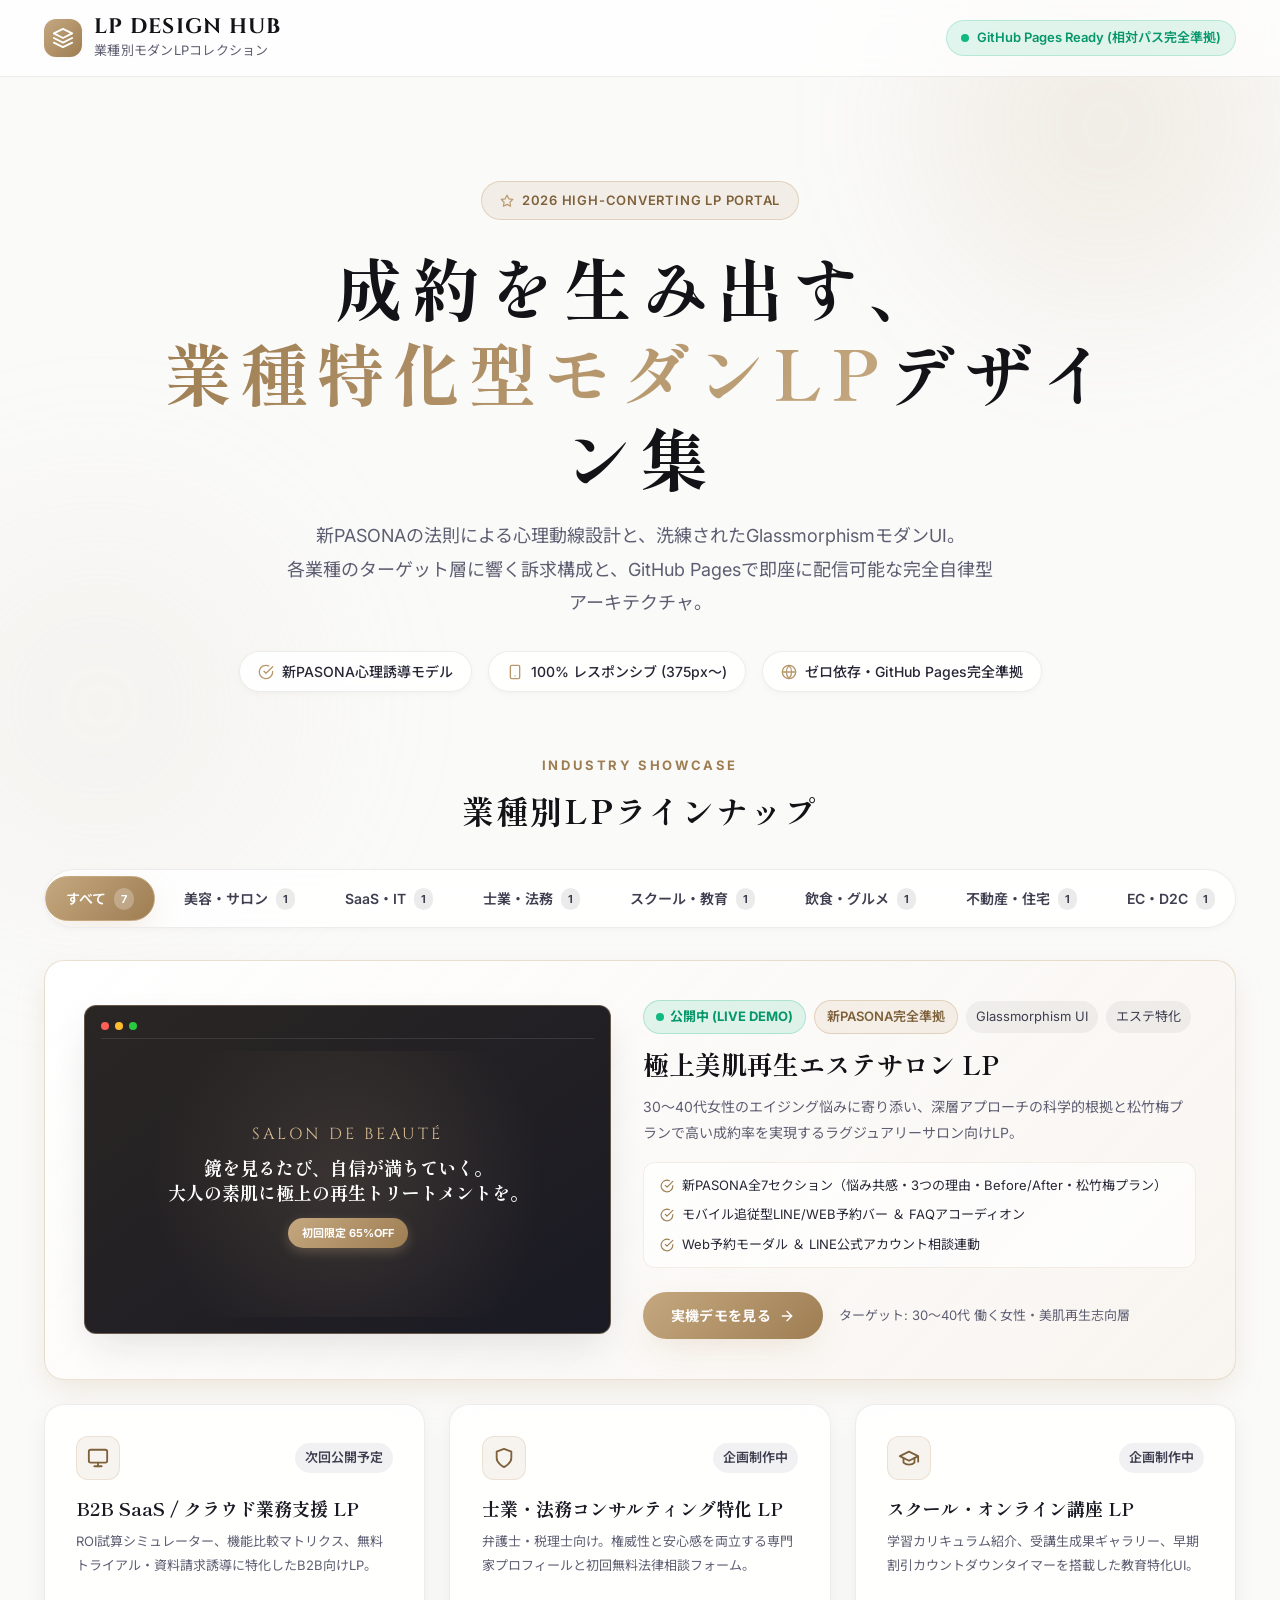
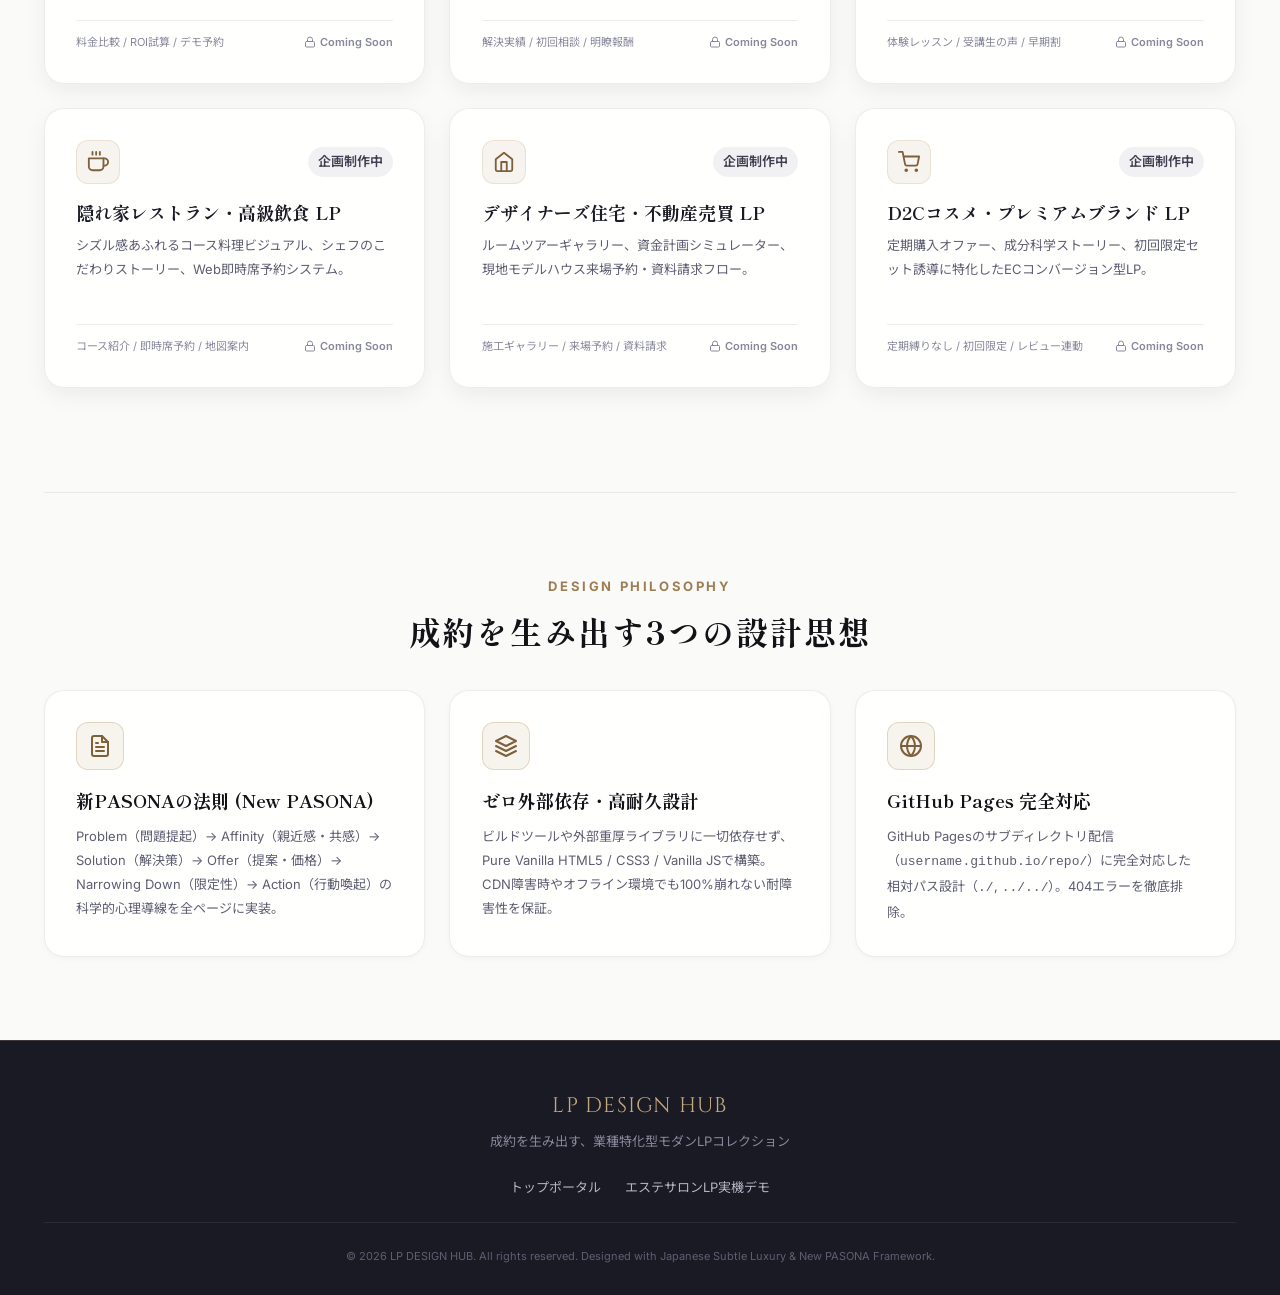
==== index.html @ bb01c0e5 "feat: initial commit for LP portal hub & aesthetic salon sample LP" ====
<!DOCTYPE html>
<html lang="ja">
<head>
  <meta charset="UTF-8">
  <meta name="viewport" content="width=device-width, initial-scale=1.0">
  <title>LPデザインハブ | 業種別モダンランディングページ集</title>
  <meta name="description" content="成約を生み出す業種特化型モダンLPデザイン集。新PASONAの法則とGlassmorphismモダンUIに基づくエステサロン・SaaS・士業等向けランディングページコレクション。">
  
  <!-- Open Graph / OGP Tags -->
  <meta property="og:type" content="website">
  <meta property="og:title" content="LPデザインハブ | 業種別モダンランディングページ集">
  <meta property="og:description" content="成約を生み出す業種特化型モダンLPデザイン集。新PASONAの法則とGlassmorphismモダンUIに基づく高品質ランディングページコレクション。">
  <meta property="og:site_name" content="LP DESIGN HUB">

  <!-- Google Fonts (Shippori Mincho, Cinzel, Inter, Noto Sans JP) with swap fallback -->
  <link rel="preconnect" href="https://fonts.googleapis.com">
  <link rel="preconnect" href="https://fonts.gstatic.com" crossorigin>
  <link href="https://fonts.googleapis.com/css2?family=Cinzel:wght@500;700&family=Inter:wght@400;500;600;700&family=Noto+Sans+JP:wght@400;500;700&family=Shippori+Mincho:wght@500;700&display=swap" rel="stylesheet">

  <!-- Stylesheets (Strict Relative Paths) -->
  <link rel="stylesheet" href="./css/reset.css">
  <link rel="stylesheet" href="./css/tokens.css">
  <link rel="stylesheet" href="./css/portal.css">
</head>
<body>
  <!-- Ambient Background Luxury Glow -->
  <div class="ambient-glow-1" aria-hidden="true"></div>
  <div class="ambient-glow-2" aria-hidden="true"></div>

  <!-- Header -->
  <header class="portal-header">
    <div class="portal-container header-inner">
      <a href="./index.html" class="brand-wrapper" aria-label="LP DESIGN HUB トップへ">
        <div class="brand-icon" aria-hidden="true">
          <svg xmlns="http://www.w3.org/2000/svg" viewBox="0 0 24 24" fill="none" stroke="currentColor" stroke-width="2" stroke-linecap="round" stroke-linejoin="round">
            <polygon points="12 2 2 7 12 12 22 7 12 2"></polygon>
            <polyline points="2 17 12 22 22 17"></polyline>
            <polyline points="2 12 12 17 22 12"></polyline>
          </svg>
        </div>
        <div class="brand-text-group">
          <span class="brand-title">LP DESIGN HUB</span>
          <span class="brand-subtitle">業種別モダンLPコレクション</span>
        </div>
      </a>
      <div class="header-status-badge" role="status">
        <span class="status-dot" aria-hidden="true"></span>
        <span>GitHub Pages Ready (相対パス完全準拠)</span>
      </div>
    </div>
  </header>

  <!-- Main Content -->
  <main class="portal-main">
    <div class="portal-container">

      <!-- Hero Section -->
      <section class="portal-hero" aria-labelledby="hero-title">
        <div class="hero-pill-badge">
          <svg xmlns="http://www.w3.org/2000/svg" viewBox="0 0 24 24" fill="none" stroke="currentColor" stroke-width="2" stroke-linecap="round" stroke-linejoin="round" aria-hidden="true">
            <polygon points="12 2 15.09 8.26 22 9.27 17 14.14 18.18 21.02 12 17.77 5.82 21.02 7 14.14 2 9.27 8.91 8.26 12 2"></polygon>
          </svg>
          <span>2026 HIGH-CONVERTING LP PORTAL</span>
        </div>
        <h1 id="hero-title" class="hero-title">
          成約を生み出す、<br>
          <span class="title-accent">業種特化型モダンLP</span>デザイン集
        </h1>
        <p class="hero-description">
          新PASONAの法則による心理動線設計と、洗練されたGlassmorphismモダンUI。<br>
          各業種のターゲット層に響く訴求構成と、GitHub Pagesで即座に配信可能な完全自律型アーキテクチャ。
        </p>
        <div class="hero-metrics-bar">
          <div class="metric-item">
            <svg xmlns="http://www.w3.org/2000/svg" viewBox="0 0 24 24" fill="none" stroke="currentColor" stroke-width="2" stroke-linecap="round" stroke-linejoin="round" aria-hidden="true">
              <path d="M22 11.08V12a10 10 0 1 1-5.93-9.14"></path>
              <polyline points="22 4 12 14.01 9 11.01"></polyline>
            </svg>
            <span>新PASONA心理誘導モデル</span>
          </div>
          <div class="metric-item">
            <svg xmlns="http://www.w3.org/2000/svg" viewBox="0 0 24 24" fill="none" stroke="currentColor" stroke-width="2" stroke-linecap="round" stroke-linejoin="round" aria-hidden="true">
              <rect x="5" y="2" width="14" height="20" rx="2" ry="2"></rect>
              <line x1="12" y1="18" x2="12.01" y2="18"></line>
            </svg>
            <span>100% レスポンシブ (375px〜)</span>
          </div>
          <div class="metric-item">
            <svg xmlns="http://www.w3.org/2000/svg" viewBox="0 0 24 24" fill="none" stroke="currentColor" stroke-width="2" stroke-linecap="round" stroke-linejoin="round" aria-hidden="true">
              <circle cx="12" cy="12" r="10"></circle>
              <line x1="2" y1="12" x2="22" y2="12"></line>
              <path d="M12 2a15.3 15.3 0 0 1 4 10 15.3 15.3 0 0 1-4 10 15.3 15.3 0 0 1-4-10 15.3 15.3 0 0 1 4-10z"></path>
            </svg>
            <span>ゼロ依存・GitHub Pages完全準拠</span>
          </div>
        </div>
      </section>

      <!-- Genre Showcase Section -->
      <section class="portal-showcase" id="showcase" aria-labelledby="showcase-title">
        <div class="section-header">
          <p class="section-eyebrow">INDUSTRY SHOWCASE</p>
          <h2 id="showcase-title" class="section-title">業種別LPラインナップ</h2>
        </div>

        <!-- Filter Tab Navigation -->
        <div class="filter-section-wrapper">
          <div class="filter-tabs-container" role="tablist" aria-label="業種別LPフィルター">
            <button type="button" class="filter-tab-btn is-active" data-filter-tab="all" role="tab" aria-selected="true" aria-controls="showcase-grid" id="tab-all">
              <span>すべて</span>
              <span class="tab-count-badge">7</span>
            </button>
            <button type="button" class="filter-tab-btn" data-filter-tab="beauty" role="tab" aria-selected="false" aria-controls="showcase-grid" id="tab-beauty" tabindex="-1">
              <span>美容・サロン</span>
              <span class="tab-count-badge">1</span>
            </button>
            <button type="button" class="filter-tab-btn" data-filter-tab="saas" role="tab" aria-selected="false" aria-controls="showcase-grid" id="tab-saas" tabindex="-1">
              <span>SaaS・IT</span>
              <span class="tab-count-badge">1</span>
            </button>
            <button type="button" class="filter-tab-btn" data-filter-tab="pro" role="tab" aria-selected="false" aria-controls="showcase-grid" id="tab-pro" tabindex="-1">
              <span>士業・法務</span>
              <span class="tab-count-badge">1</span>
            </button>
            <button type="button" class="filter-tab-btn" data-filter-tab="edu" role="tab" aria-selected="false" aria-controls="showcase-grid" id="tab-edu" tabindex="-1">
              <span>スクール・教育</span>
              <span class="tab-count-badge">1</span>
            </button>
            <button type="button" class="filter-tab-btn" data-filter-tab="dining" role="tab" aria-selected="false" aria-controls="showcase-grid" id="tab-dining" tabindex="-1">
              <span>飲食・グルメ</span>
              <span class="tab-count-badge">1</span>
            </button>
            <button type="button" class="filter-tab-btn" data-filter-tab="realestate" role="tab" aria-selected="false" aria-controls="showcase-grid" id="tab-realestate" tabindex="-1">
              <span>不動産・住宅</span>
              <span class="tab-count-badge">1</span>
            </button>
            <button type="button" class="filter-tab-btn" data-filter-tab="ec" role="tab" aria-selected="false" aria-controls="showcase-grid" id="tab-ec" tabindex="-1">
              <span>EC・D2C</span>
              <span class="tab-count-badge">1</span>
            </button>
          </div>
        </div>

        <!-- Cards Bento Grid -->
        <div class="showcase-grid" id="showcase-grid" role="region" aria-live="polite">

          <!-- ★ FEATURED CARD (Aesthetic Salon LP) -->
          <article class="lp-card featured" data-category="beauty" id="card-aesthetic">
            <div class="featured-preview-col">
              <div class="featured-visual-mock" aria-hidden="true">
                <div class="mock-window-header">
                  <span class="mock-dot red"></span>
                  <span class="mock-dot yellow"></span>
                  <span class="mock-dot green"></span>
                </div>
                <div class="mock-content">
                  <span class="mock-salon-logo">SALON DE BEAUTÉ</span>
                  <p class="mock-headline">鏡を見るたび、自信が満ちていく。<br>大人の素肌に極上の再生トリートメントを。</p>
                  <span class="mock-cta-preview">初回限定 65%OFF</span>
                </div>
              </div>
            </div>
            <div class="featured-info-col">
              <div>
                <div class="featured-badges-group">
                  <span class="badge-live">
                    <span class="status-dot" aria-hidden="true"></span>
                    <span>公開中 (LIVE DEMO)</span>
                  </span>
                  <span class="badge-pasona">新PASONA完全準拠</span>
                  <span class="badge-tag">Glassmorphism UI</span>
                  <span class="badge-tag">エステ特化</span>
                </div>
                <h3 class="featured-title">極上美肌再生エステサロン LP</h3>
                <p class="featured-desc">
                  30〜40代女性のエイジング悩みに寄り添い、深層アプローチの科学的根拠と松竹梅プランで高い成約率を実現するラグジュアリーサロン向けLP。
                </p>
                <div class="featured-highlights-list">
                  <div class="highlight-item">
                    <svg xmlns="http://www.w3.org/2000/svg" viewBox="0 0 24 24" fill="none" stroke="currentColor" stroke-width="2" stroke-linecap="round" stroke-linejoin="round" aria-hidden="true">
                      <path d="M22 11.08V12a10 10 0 1 1-5.93-9.14"></path>
                      <polyline points="22 4 12 14.01 9 11.01"></polyline>
                    </svg>
                    <span>新PASONA全7セクション（悩み共感・3つの理由・Before/After・松竹梅プラン）</span>
                  </div>
                  <div class="highlight-item">
                    <svg xmlns="http://www.w3.org/2000/svg" viewBox="0 0 24 24" fill="none" stroke="currentColor" stroke-width="2" stroke-linecap="round" stroke-linejoin="round" aria-hidden="true">
                      <path d="M22 11.08V12a10 10 0 1 1-5.93-9.14"></path>
                      <polyline points="22 4 12 14.01 9 11.01"></polyline>
                    </svg>
                    <span>モバイル追従型LINE/WEB予約バー ＆ FAQアコーディオン</span>
                  </div>
                  <div class="highlight-item">
                    <svg xmlns="http://www.w3.org/2000/svg" viewBox="0 0 24 24" fill="none" stroke="currentColor" stroke-width="2" stroke-linecap="round" stroke-linejoin="round" aria-hidden="true">
                      <path d="M22 11.08V12a10 10 0 1 1-5.93-9.14"></path>
                      <polyline points="22 4 12 14.01 9 11.01"></polyline>
                    </svg>
                    <span>Web予約モーダル ＆ LINE公式アカウント相談連動</span>
                  </div>
                </div>
              </div>
              <div class="featured-actions">
                <a href="./samples/aesthetic/index.html" class="btn-primary-demo" id="link-aesthetic-demo">
                  <span>実機デモを見る</span>
                  <svg xmlns="http://www.w3.org/2000/svg" viewBox="0 0 24 24" fill="none" stroke="currentColor" stroke-width="2" stroke-linecap="round" stroke-linejoin="round" aria-hidden="true">
                    <line x1="5" y1="12" x2="19" y2="12"></line>
                    <polyline points="12 5 19 12 12 19"></polyline>
                  </svg>
                </a>
                <span class="target-audience-text">ターゲット: 30〜40代 働く女性・美肌再生志向層</span>
              </div>
            </div>
          </article>

          <!-- 1. SaaS / IT Teaser Card -->
          <article class="lp-card teaser" data-category="saas">
            <div>
              <div class="teaser-card-header">
                <div class="teaser-genre-icon" aria-hidden="true">
                  <svg xmlns="http://www.w3.org/2000/svg" viewBox="0 0 24 24" fill="none" stroke="currentColor" stroke-width="2" stroke-linecap="round" stroke-linejoin="round">
                    <rect x="2" y="3" width="20" height="14" rx="2" ry="2"></rect>
                    <line x1="8" y1="21" x2="16" y2="21"></line>
                    <line x1="12" y1="17" x2="12" y2="21"></line>
                  </svg>
                </div>
                <span class="badge-upcoming">次回公開予定</span>
              </div>
              <h3 class="teaser-title">B2B SaaS / クラウド業務支援 LP</h3>
              <p class="teaser-desc">
                ROI試算シミュレーター、機能比較マトリクス、無料トライアル・資料請求誘導に特化したB2B向けLP。
              </p>
            </div>
            <div class="teaser-footer">
              <span class="planned-tag">料金比較 / ROI試算 / デモ予約</span>
              <span class="teaser-status-lock">
                <svg xmlns="http://www.w3.org/2000/svg" viewBox="0 0 24 24" fill="none" stroke="currentColor" stroke-width="2" stroke-linecap="round" stroke-linejoin="round" aria-hidden="true">
                  <rect x="3" y="11" width="18" height="11" rx="2" ry="2"></rect>
                  <path d="M7 11V7a5 5 0 0 1 10 0v4"></path>
                </svg>
                <span>Coming Soon</span>
              </span>
            </div>
          </article>

          <!-- 2. Legal / Professional Teaser Card -->
          <article class="lp-card teaser" data-category="pro">
            <div>
              <div class="teaser-card-header">
                <div class="teaser-genre-icon" aria-hidden="true">
                  <svg xmlns="http://www.w3.org/2000/svg" viewBox="0 0 24 24" fill="none" stroke="currentColor" stroke-width="2" stroke-linecap="round" stroke-linejoin="round">
                    <path d="M12 22s8-4 8-10V5l-8-3-8 3v7c0 6 8 10 8 10z"></path>
                  </svg>
                </div>
                <span class="badge-upcoming">企画制作中</span>
              </div>
              <h3 class="teaser-title">士業・法務コンサルティング特化 LP</h3>
              <p class="teaser-desc">
                弁護士・税理士向け。権威性と安心感を両立する専門家プロフィールと初回無料法律相談フォーム。
              </p>
            </div>
            <div class="teaser-footer">
              <span class="planned-tag">解決実績 / 初回相談 / 明瞭報酬</span>
              <span class="teaser-status-lock">
                <svg xmlns="http://www.w3.org/2000/svg" viewBox="0 0 24 24" fill="none" stroke="currentColor" stroke-width="2" stroke-linecap="round" stroke-linejoin="round" aria-hidden="true">
                  <rect x="3" y="11" width="18" height="11" rx="2" ry="2"></rect>
                  <path d="M7 11V7a5 5 0 0 1 10 0v4"></path>
                </svg>
                <span>Coming Soon</span>
              </span>
            </div>
          </article>

          <!-- 3. Education / Academy Teaser Card -->
          <article class="lp-card teaser" data-category="edu">
            <div>
              <div class="teaser-card-header">
                <div class="teaser-genre-icon" aria-hidden="true">
                  <svg xmlns="http://www.w3.org/2000/svg" viewBox="0 0 24 24" fill="none" stroke="currentColor" stroke-width="2" stroke-linecap="round" stroke-linejoin="round">
                    <path d="M22 10v6M2 10l10-5 10 5-10 5z"></path>
                    <path d="M6 12v5c3 3 9 3 12 0v-5"></path>
                  </svg>
                </div>
                <span class="badge-upcoming">企画制作中</span>
              </div>
              <h3 class="teaser-title">スクール・オンライン講座 LP</h3>
              <p class="teaser-desc">
                学習カリキュラム紹介、受講生成果ギャラリー、早期割引カウントダウンタイマーを搭載した教育特化UI。
              </p>
            </div>
            <div class="teaser-footer">
              <span class="planned-tag">体験レッスン / 受講生の声 / 早期割</span>
              <span class="teaser-status-lock">
                <svg xmlns="http://www.w3.org/2000/svg" viewBox="0 0 24 24" fill="none" stroke="currentColor" stroke-width="2" stroke-linecap="round" stroke-linejoin="round" aria-hidden="true">
                  <rect x="3" y="11" width="18" height="11" rx="2" ry="2"></rect>
                  <path d="M7 11V7a5 5 0 0 1 10 0v4"></path>
                </svg>
                <span>Coming Soon</span>
              </span>
            </div>
          </article>

          <!-- 4. Dining / Gourmet Teaser Card -->
          <article class="lp-card teaser" data-category="dining">
            <div>
              <div class="teaser-card-header">
                <div class="teaser-genre-icon" aria-hidden="true">
                  <svg xmlns="http://www.w3.org/2000/svg" viewBox="0 0 24 24" fill="none" stroke="currentColor" stroke-width="2" stroke-linecap="round" stroke-linejoin="round">
                    <path d="M18 8h1a4 4 0 0 1 0 8h-1"></path>
                    <path d="M2 8h16v9a4 4 0 0 1-4 4H6a4 4 0 0 1-4-4V8z"></path>
                    <line x1="6" y1="1" x2="6" y2="4"></line>
                    <line x1="10" y1="1" x2="10" y2="4"></line>
                    <line x1="14" y1="1" x2="14" y2="4"></line>
                  </svg>
                </div>
                <span class="badge-upcoming">企画制作中</span>
              </div>
              <h3 class="teaser-title">隠れ家レストラン・高級飲食 LP</h3>
              <p class="teaser-desc">
                シズル感あふれるコース料理ビジュアル、シェフのこだわりストーリー、Web即時席予約システム。
              </p>
            </div>
            <div class="teaser-footer">
              <span class="planned-tag">コース紹介 / 即時席予約 / 地図案内</span>
              <span class="teaser-status-lock">
                <svg xmlns="http://www.w3.org/2000/svg" viewBox="0 0 24 24" fill="none" stroke="currentColor" stroke-width="2" stroke-linecap="round" stroke-linejoin="round" aria-hidden="true">
                  <rect x="3" y="11" width="18" height="11" rx="2" ry="2"></rect>
                  <path d="M7 11V7a5 5 0 0 1 10 0v4"></path>
                </svg>
                <span>Coming Soon</span>
              </span>
            </div>
          </article>

          <!-- 5. Real Estate / Housing Teaser Card -->
          <article class="lp-card teaser" data-category="realestate">
            <div>
              <div class="teaser-card-header">
                <div class="teaser-genre-icon" aria-hidden="true">
                  <svg xmlns="http://www.w3.org/2000/svg" viewBox="0 0 24 24" fill="none" stroke="currentColor" stroke-width="2" stroke-linecap="round" stroke-linejoin="round">
                    <path d="M3 9l9-7 9 7v11a2 2 0 0 1-2 2H5a2 2 0 0 1-2-2z"></path>
                    <polyline points="9 22 9 12 15 12 15 22"></polyline>
                  </svg>
                </div>
                <span class="badge-upcoming">企画制作中</span>
              </div>
              <h3 class="teaser-title">デザイナーズ住宅・不動産売買 LP</h3>
              <p class="teaser-desc">
                ルームツアーギャラリー、資金計画シミュレーター、現地モデルハウス来場予約・資料請求フロー。
              </p>
            </div>
            <div class="teaser-footer">
              <span class="planned-tag">施工ギャラリー / 来場予約 / 資料請求</span>
              <span class="teaser-status-lock">
                <svg xmlns="http://www.w3.org/2000/svg" viewBox="0 0 24 24" fill="none" stroke="currentColor" stroke-width="2" stroke-linecap="round" stroke-linejoin="round" aria-hidden="true">
                  <rect x="3" y="11" width="18" height="11" rx="2" ry="2"></rect>
                  <path d="M7 11V7a5 5 0 0 1 10 0v4"></path>
                </svg>
                <span>Coming Soon</span>
              </span>
            </div>
          </article>

          <!-- 6. EC / D2C Brand Teaser Card -->
          <article class="lp-card teaser" data-category="ec">
            <div>
              <div class="teaser-card-header">
                <div class="teaser-genre-icon" aria-hidden="true">
                  <svg xmlns="http://www.w3.org/2000/svg" viewBox="0 0 24 24" fill="none" stroke="currentColor" stroke-width="2" stroke-linecap="round" stroke-linejoin="round">
                    <circle cx="9" cy="21" r="1"></circle>
                    <circle cx="20" cy="21" r="1"></circle>
                    <path d="M1 1h4l2.68 13.39a2 2 0 0 0 2 1.61h9.72a2 2 0 0 0 2-1.61L23 6H6"></path>
                  </svg>
                </div>
                <span class="badge-upcoming">企画制作中</span>
              </div>
              <h3 class="teaser-title">D2Cコスメ・プレミアムブランド LP</h3>
              <p class="teaser-desc">
                定期購入オファー、成分科学ストーリー、初回限定セット誘導に特化したECコンバージョン型LP。
              </p>
            </div>
            <div class="teaser-footer">
              <span class="planned-tag">定期縛りなし / 初回限定 / レビュー連動</span>
              <span class="teaser-status-lock">
                <svg xmlns="http://www.w3.org/2000/svg" viewBox="0 0 24 24" fill="none" stroke="currentColor" stroke-width="2" stroke-linecap="round" stroke-linejoin="round" aria-hidden="true">
                  <rect x="3" y="11" width="18" height="11" rx="2" ry="2"></rect>
                  <path d="M7 11V7a5 5 0 0 1 10 0v4"></path>
                </svg>
                <span>Coming Soon</span>
              </span>
            </div>
          </article>

          <!-- Empty State Container -->
          <div class="empty-state" id="empty-state" role="status">
            <div class="empty-state-icon" aria-hidden="true">
              <svg xmlns="http://www.w3.org/2000/svg" viewBox="0 0 24 24" fill="none" stroke="currentColor" stroke-width="2" stroke-linecap="round" stroke-linejoin="round">
                <circle cx="12" cy="12" r="10"></circle>
                <line x1="12" y1="8" x2="12" y2="12"></line>
                <line x1="12" y1="16" x2="12.01" y2="16"></line>
              </svg>
            </div>
            <h3 class="empty-state-title">該当するLPサンプルは準備中です</h3>
            <p class="empty-state-desc">現在、新ジャンルのLPサンプルを鋭意制作中です。順次公開してまいりますので今しばらくお待ちください。</p>
            <button type="button" class="btn-reset-filter" id="btn-reset-filter">
              <span>すべてのジャンルを表示</span>
            </button>
          </div>

        </div>
      </section>

      <!-- Features / Architecture Pillar Section -->
      <section class="portal-features" aria-labelledby="features-title">
        <div class="section-header">
          <p class="section-eyebrow">DESIGN PHILOSOPHY</p>
          <h2 id="features-title" class="section-title">成約を生み出す3つの設計思想</h2>
        </div>
        <div class="features-grid">
          <div class="feature-pillar-card">
            <div class="pillar-icon-box" aria-hidden="true">
              <svg xmlns="http://www.w3.org/2000/svg" viewBox="0 0 24 24" fill="none" stroke="currentColor" stroke-width="2" stroke-linecap="round" stroke-linejoin="round">
                <path d="M14 2H6a2 2 0 0 0-2 2v16a2 2 0 0 0 2 2h12a2 2 0 0 0 2-2V8z"></path>
                <polyline points="14 2 14 8 20 8"></polyline>
                <line x1="16" y1="13" x2="8" y2="13"></line>
                <line x1="16" y1="17" x2="8" y2="17"></line>
                <polyline points="10 9 9 9 8 9"></polyline>
              </svg>
            </div>
            <h3 class="pillar-title">新PASONAの法則 (New PASONA)</h3>
            <p class="pillar-desc">
              Problem（問題提起）→ Affinity（親近感・共感）→ Solution（解決策）→ Offer（提案・価格）→ Narrowing Down（限定性）→ Action（行動喚起）の科学的心理導線を全ページに実装。
            </p>
          </div>

          <div class="feature-pillar-card">
            <div class="pillar-icon-box" aria-hidden="true">
              <svg xmlns="http://www.w3.org/2000/svg" viewBox="0 0 24 24" fill="none" stroke="currentColor" stroke-width="2" stroke-linecap="round" stroke-linejoin="round">
                <polygon points="12 2 2 7 12 12 22 7 12 2"></polygon>
                <polyline points="2 17 12 22 22 17"></polyline>
                <polyline points="2 12 12 17 22 12"></polyline>
              </svg>
            </div>
            <h3 class="pillar-title">ゼロ外部依存・高耐久設計</h3>
            <p class="pillar-desc">
              ビルドツールや外部重厚ライブラリに一切依存せず、Pure Vanilla HTML5 / CSS3 / Vanilla JSで構築。CDN障害時やオフライン環境でも100%崩れない耐障害性を保証。
            </p>
          </div>

          <div class="feature-pillar-card">
            <div class="pillar-icon-box" aria-hidden="true">
              <svg xmlns="http://www.w3.org/2000/svg" viewBox="0 0 24 24" fill="none" stroke="currentColor" stroke-width="2" stroke-linecap="round" stroke-linejoin="round">
                <circle cx="12" cy="12" r="10"></circle>
                <line x1="2" y1="12" x2="22" y2="12"></line>
                <path d="M12 2a15.3 15.3 0 0 1 4 10 15.3 15.3 0 0 1-4 10 15.3 15.3 0 0 1-4-10 15.3 15.3 0 0 1 4-10z"></path>
              </svg>
            </div>
            <h3 class="pillar-title">GitHub Pages 完全対応</h3>
            <p class="pillar-desc">
              GitHub Pagesのサブディレクトリ配信（<code>username.github.io/repo/</code>）に完全対応した相対パス設計（<code>./</code>, <code>../../</code>）。404エラーを徹底排除。
            </p>
          </div>
        </div>
      </section>

    </div>
  </main>

  <!-- Footer -->
  <footer class="portal-footer">
    <div class="portal-container footer-inner">
      <div class="footer-brand">
        <span class="footer-brand-title">LP DESIGN HUB</span>
        <span class="footer-brand-sub">成約を生み出す、業種特化型モダンLPコレクション</span>
      </div>
      <nav class="footer-nav" aria-label="フッターナビゲーション">
        <a href="./index.html" class="footer-link">トップポータル</a>
        <a href="./samples/aesthetic/index.html" class="footer-link">エステサロンLP実機デモ</a>
      </nav>
      <p class="footer-copy">&copy; 2026 LP DESIGN HUB. All rights reserved. Designed with Japanese Subtle Luxury &amp; New PASONA Framework.</p>
    </div>
  </footer>

  <!-- Scripts -->
  <script src="./js/portal.js"></script>
</body>
</html>
---- css/tokens.css ----
/**
 * Design Tokens (3-Layer Architecture)
 * 1. Primitive Tokens: Raw design values (Colors, Typography, Spacing, Shadows, Glass)
 * 2. Semantic Tokens: Purpose and role mappings (Surfaces, Text, Borders, CTAs)
 * 3. Component Tokens: UI component-specific variables
 *
 * Fully compliant with Japanese Subtle Luxury Aesthetic and Zero Runtime Breakage.
 */

:root {
  /* ==========================================================
     LAYER 1: PRIMITIVE TOKENS
     ========================================================== */

  /* --- 1.1 Color Primitives (Luxury Salon Palette) --- */
  /* Champagne Gold (Accent, Luxury, Trust) */
  --primitive-gold-50:  #FAF6F0;
  --primitive-gold-100: #F3EBDD;
  --primitive-gold-200: #E6D4B8;
  --primitive-gold-300: #D8BD93;
  --primitive-gold-400: #C5A880; /* Main Accent */
  --primitive-gold-500: #B8976C;
  --primitive-gold-600: #9E7D52;
  --primitive-gold-700: #7E613B;
  --primitive-gold-800: #5C4528;
  --primitive-gold-900: #3D2D19;

  /* Rose Beige (Warm, Feminine, Refined Surface) */
  --primitive-rose-50:  #FDFCFA;
  --primitive-rose-100: #F7F3EE; /* Main Surface */
  --primitive-rose-200: #EFE9DF;
  --primitive-rose-300: #E3D9CA;
  --primitive-rose-400: #D4C5B1;
  --primitive-rose-500: #C2AF97;

  /* Deep Slate / Charcoal (Main Text, High-End Contrast) */
  --primitive-slate-900: #121217;
  --primitive-slate-800: #1A1A24; /* Main Dark / Main Text */
  --primitive-slate-700: #262635;
  --primitive-slate-600: #3E3E50;
  --primitive-slate-500: #5E5E72;
  --primitive-slate-400: #88889C;
  --primitive-slate-300: #B5B5C4;
  --primitive-slate-200: #E2E2EA;
  --primitive-slate-100: #F0F0F5;

  /* Neutral Off-White & Pure White */
  --primitive-white:     #FFFFFF;
  --primitive-offwhite:  #FAFAF9; /* Main Page BG */

  /* Functional Accents */
  --primitive-line-green: #06C755; /* LINE Brand Green */
  --primitive-line-hover: #05B34C;
  --primitive-success:    #10B981;
  --primitive-urgent-red: #E11D48;

  /* --- 1.2 Typography Primitives (Mincho + Sans Hybrid) --- */
  --font-serif: 'Shippori Mincho', 'Noto Serif JP', 'Yu Mincho', 'Hiragino Mincho ProN', serif;
  --font-sans: 'Inter', 'Noto Sans JP', -apple-system, BlinkMacSystemFont, 'Segoe UI', Roboto, sans-serif;
  --font-display: 'Cinzel', 'Playfair Display', var(--font-serif);

  /* Fluid Font Sizes (Mobile ~ Desktop smooth scaling) */
  --text-xs: clamp(0.75rem, 0.7rem + 0.25vw, 0.8125rem);      /* 12px ~ 13px */
  --text-sm: clamp(0.8125rem, 0.775rem + 0.2vw, 0.875rem);     /* 13px ~ 14px */
  --text-base: clamp(0.9375rem, 0.8875rem + 0.25vw, 1rem);     /* 15px ~ 16px */
  --text-md: clamp(1.0625rem, 1rem + 0.35vw, 1.125rem);        /* 17px ~ 18px */
  --text-lg: clamp(1.1875rem, 1.1rem + 0.5vw, 1.3125rem);      /* 19px ~ 21px */
  --text-xl: clamp(1.375rem, 1.25rem + 0.7vw, 1.625rem);       /* 22px ~ 26px */
  --text-2xl: clamp(1.625rem, 1.45rem + 1vw, 2rem);           /* 26px ~ 32px */
  --text-3xl: clamp(2rem, 1.7rem + 1.6vw, 2.625rem);           /* 32px ~ 42px */
  --text-4xl: clamp(2.375rem, 2rem + 2.2vw, 3.25rem);          /* 38px ~ 52px */
  --text-hero: clamp(2.75rem, 2.2rem + 3vw, 4.25rem);          /* 44px ~ 68px */

  /* Line Heights */
  --leading-tight: 1.25;
  --leading-snug: 1.4;
  --leading-normal: 1.65;
  --leading-relaxed: 1.85;

  /* Letter Spacing */
  --tracking-tight: -0.015em;
  --tracking-normal: 0.02em;
  --tracking-wide: 0.06em;
  --tracking-luxury: 0.12em;
  --tracking-display: 0.2em;

  /* --- 1.3 Elevation & Glassmorphism Primitives --- */
  --shadow-sm: 0 2px 8px -2px rgba(26, 26, 36, 0.05);
  --shadow-md: 0 8px 24px -4px rgba(26, 26, 36, 0.08);
  --shadow-lg: 0 16px 40px -8px rgba(26, 26, 36, 0.12);
  --shadow-gold: 0 12px 32px -6px rgba(197, 168, 128, 0.28);
  --shadow-gold-hover: 0 16px 40px -4px rgba(197, 168, 128, 0.42);

  --glass-blur-sm: blur(8px);
  --glass-blur-md: blur(16px);
  --glass-blur-lg: blur(24px);

  /* --- 1.4 Spacing & Sizing Scale (8pt Grid System) --- */
  --space-1: 4px;
  --space-2: 8px;
  --space-3: 12px;
  --space-4: 16px;
  --space-5: 20px;
  --space-6: 24px;
  --space-8: 32px;
  --space-10: 40px;
  --space-12: 48px;
  --space-16: 64px;
  --space-20: 80px;
  --space-24: 96px;
  --space-32: 128px;

  /* Fluid Section Spacing */
  --section-padding-y: clamp(3.5rem, 2.5rem + 5vw, 6.5rem);

  /* Border Radii */
  --radius-sm: 6px;
  --radius-md: 12px;
  --radius-lg: 20px;
  --radius-xl: 32px;
  --radius-full: 9999px;

  /* Transitions */
  --transition-fast: 150ms cubic-bezier(0.16, 1, 0.3, 1);
  --transition-normal: 250ms cubic-bezier(0.16, 1, 0.3, 1);
  --transition-slow: 450ms cubic-bezier(0.16, 1, 0.3, 1);


  /* ==========================================================
     LAYER 2: SEMANTIC TOKENS
     ========================================================== */

  /* Surfaces & Backgrounds */
  --color-bg-page: var(--primitive-offwhite);
  --color-bg-surface: var(--primitive-white);
  --color-bg-subtle: var(--primitive-rose-100);
  --color-bg-dark: var(--primitive-slate-800);
  --color-bg-darker: var(--primitive-slate-900);

  /* Glassmorphic Surfaces */
  --color-bg-glass-light: rgba(255, 255, 255, 0.72);
  --color-bg-glass-card: rgba(255, 255, 255, 0.85);
  --color-bg-glass-dark: rgba(26, 26, 36, 0.85);

  /* Semantic Color Aliases (Cross-spec compatibility) */
  --color-primary: var(--primitive-gold-400);
  --color-primary-light: var(--primitive-gold-300);
  --color-primary-dark: var(--primitive-gold-600);
  --color-bg-main: var(--primitive-offwhite);
  --color-bg-card: rgba(255, 255, 255, 0.85);
  --color-text-primary: var(--primitive-slate-800);
  --color-text-secondary: var(--primitive-slate-500);
  --color-accent-line: var(--primitive-line-green);
  --glass-bg: rgba(255, 255, 255, 0.72);
  --glass-border: 1px solid rgba(255, 255, 255, 0.4);
  --glass-blur: blur(16px);

  /* Typography / Text */
  --color-text-main: var(--primitive-slate-800);
  --color-text-muted: var(--primitive-slate-500);
  --color-text-subtle: var(--primitive-slate-400);
  --color-text-gold: var(--primitive-gold-600);
  --color-text-gold-light: var(--primitive-gold-400);
  --color-text-inverse: var(--primitive-white);
  --color-text-inverse-muted: var(--primitive-slate-200);

  /* Borders & Dividers */
  --color-border-subtle: rgba(26, 26, 36, 0.08);
  --color-border-light: rgba(255, 255, 255, 0.5);
  --color-border-gold: rgba(197, 168, 128, 0.35);
  --color-border-gold-solid: var(--primitive-gold-400);

  /* CTAs & Interactive */
  --color-cta-primary-bg: linear-gradient(135deg, var(--primitive-gold-400) 0%, var(--primitive-gold-600) 100%);
  --color-cta-primary-text: var(--primitive-white);
  --color-cta-primary-shadow: var(--shadow-gold);
  --color-cta-primary-hover-shadow: var(--shadow-gold-hover);

  --color-cta-line-bg: var(--primitive-line-green);
  --color-cta-line-hover: var(--primitive-line-hover);
  --color-cta-line-text: var(--primitive-white);

  --color-cta-dark-bg: var(--primitive-slate-800);
  --color-cta-dark-hover: var(--primitive-slate-900);
  --color-cta-dark-text: var(--primitive-white);

  /* Badges & Indicators */
  --badge-live-bg: rgba(16, 185, 129, 0.12);
  --badge-live-text: #059669;
  --badge-live-dot: #10B981;

  --badge-upcoming-bg: rgba(136, 136, 156, 0.12);
  --badge-upcoming-text: var(--primitive-slate-600);

  --badge-gold-bg: rgba(197, 168, 128, 0.14);
  --badge-gold-text: var(--primitive-gold-700);
  --badge-gold-border: rgba(197, 168, 128, 0.4);


  /* ==========================================================
     LAYER 3: COMPONENT TOKENS
     ========================================================== */

  /* Hero Component */
  --hero-min-height: 85vh;
  --hero-badge-radius: var(--radius-full);
  --hero-badge-padding: 8px 18px;
  --hero-title-font: var(--font-serif);
  --hero-title-tracking: var(--tracking-luxury);

  /* Bento / Genre Card */
  --card-radius: var(--radius-lg);
  --card-padding: clamp(20px, 16px + 1.2vw, 32px);
  --card-bg: var(--color-bg-glass-card);
  --card-border: 1px solid var(--color-border-subtle);
  --card-hover-border: 1px solid var(--color-border-gold-solid);
  --card-hover-transform: translateY(-6px);

  /* Sticky Bottom Bar (Mobile) */
  --sticky-bar-height: 68px;
  --sticky-bar-bg: rgba(255, 255, 255, 0.92);
  --sticky-bar-blur: var(--glass-blur-md);
  --sticky-bar-border: 1px solid rgba(197, 168, 128, 0.25);
  --sticky-bar-z-index: 900;

  /* Matsutake Pricing Cards */
  --pricing-card-bg: var(--primitive-white);
  --pricing-recommended-bg: linear-gradient(180deg, #FFFFFF 0%, var(--primitive-gold-50) 100%);
  --pricing-recommended-border: 2px solid var(--primitive-gold-400);
  --pricing-recommended-glow: var(--shadow-gold);

  /* Modal UX */
  --modal-overlay-bg: rgba(18, 18, 23, 0.65);
  --modal-overlay-blur: blur(8px);
  --modal-card-bg: var(--primitive-white);
  --modal-card-radius: var(--radius-xl);
  --modal-max-width: 580px;

  /* Accordion FAQ */
  --accordion-item-border: 1px solid rgba(26, 26, 36, 0.08);
  --accordion-header-py: 20px;
  --accordion-content-line-height: var(--leading-relaxed);
}
---- css/portal.css ----
/**
 * Portal Page Stylesheet (css/portal.css)
 * High-end Glassmorphism styling, Bento Grid Showcase, and Japanese Subtle Luxury Design
 */

/* ==========================================================
   1. Base & Layout Container
   ========================================================== */

body {
  position: relative;
  background-color: var(--color-bg-page);
  color: var(--color-text-main);
  font-family: var(--font-sans);
  overflow-x: hidden;
  min-height: 100vh;
  display: flex;
  flex-direction: column;
}

/* Ambient Background Luxury Glow */
.ambient-glow-1 {
  position: fixed;
  top: -150px;
  right: -100px;
  width: 550px;
  height: 550px;
  border-radius: 50%;
  background: radial-gradient(circle, rgba(197, 168, 128, 0.18) 0%, rgba(247, 243, 238, 0) 70%);
  pointer-events: none;
  z-index: 0;
  filter: blur(40px);
}

.ambient-glow-2 {
  position: fixed;
  top: 45%;
  left: -200px;
  width: 600px;
  height: 600px;
  border-radius: 50%;
  background: radial-gradient(circle, rgba(227, 217, 202, 0.22) 0%, rgba(250, 250, 249, 0) 70%);
  pointer-events: none;
  z-index: 0;
  filter: blur(50px);
}

.portal-container {
  width: 100%;
  max-width: 1240px;
  margin: 0 auto;
  padding: 0 var(--space-6);
  position: relative;
  z-index: 1;
}

/* ==========================================================
   2. Header & Navigation
   ========================================================== */

.portal-header {
  position: sticky;
  top: 0;
  z-index: 100;
  background: var(--color-bg-glass-light);
  backdrop-filter: var(--glass-blur-md);
  -webkit-backdrop-filter: var(--glass-blur-md);
  border-bottom: 1px solid var(--color-border-subtle);
  transition: background var(--transition-normal), border-color var(--transition-normal);
}

.header-inner {
  display: flex;
  align-items: center;
  justify-content: space-between;
  height: 76px;
}

.brand-wrapper {
  display: flex;
  align-items: center;
  gap: var(--space-3);
  text-decoration: none;
}

.brand-icon {
  width: 38px;
  height: 38px;
  border-radius: var(--radius-md);
  background: linear-gradient(135deg, var(--primitive-gold-400), var(--primitive-gold-600));
  display: flex;
  align-items: center;
  justify-content: center;
  color: var(--primitive-white);
  box-shadow: var(--shadow-sm);
}

.brand-icon svg {
  width: 22px;
  height: 22px;
}

.brand-text-group {
  display: flex;
  flex-direction: column;
}

.brand-title {
  font-family: var(--font-display);
  font-size: var(--text-lg);
  font-weight: 700;
  letter-spacing: var(--tracking-wide);
  color: var(--primitive-slate-900);
  line-height: 1.2;
}

.brand-subtitle {
  font-size: var(--text-xs);
  color: var(--color-text-muted);
  letter-spacing: var(--tracking-normal);
}

.header-status-badge {
  display: inline-flex;
  align-items: center;
  gap: var(--space-2);
  padding: 6px 14px;
  border-radius: var(--radius-full);
  background: var(--badge-live-bg);
  color: var(--badge-live-text);
  font-size: var(--text-xs);
  font-weight: 600;
  border: 1px solid rgba(16, 185, 129, 0.2);
}

.status-dot {
  width: 8px;
  height: 8px;
  border-radius: 50%;
  background-color: var(--badge-live-dot);
  box-shadow: 0 0 0 0 rgba(16, 185, 129, 0.5);
  animation: pulse-dot 2s infinite;
}

@keyframes pulse-dot {
  0% {
    transform: scale(0.95);
    box-shadow: 0 0 0 0 rgba(16, 185, 129, 0.7);
  }
  70% {
    transform: scale(1);
    box-shadow: 0 0 0 6px rgba(16, 185, 129, 0);
  }
  100% {
    transform: scale(0.95);
    box-shadow: 0 0 0 0 rgba(16, 185, 129, 0);
  }
}

/* ==========================================================
   3. Hero Section
   ========================================================== */

.portal-hero {
  padding: var(--section-padding-y) 0 calc(var(--section-padding-y) * 0.6);
  text-align: center;
}

.hero-pill-badge {
  display: inline-flex;
  align-items: center;
  gap: var(--space-2);
  padding: var(--hero-badge-padding);
  border-radius: var(--hero-badge-radius);
  background: var(--badge-gold-bg);
  border: 1px solid var(--badge-gold-border);
  color: var(--badge-gold-text);
  font-size: var(--text-xs);
  font-weight: 600;
  letter-spacing: var(--tracking-wide);
  margin-bottom: var(--space-6);
}

.hero-pill-badge svg {
  width: 14px;
  height: 14px;
  color: var(--primitive-gold-500);
}

.hero-title {
  font-family: var(--font-serif);
  font-size: var(--text-hero);
  font-weight: 700;
  line-height: var(--leading-tight);
  letter-spacing: var(--tracking-luxury);
  color: var(--primitive-slate-900);
  margin-bottom: var(--space-5);
  max-width: 960px;
  margin-left: auto;
  margin-right: auto;
}

.hero-title .title-accent {
  background: linear-gradient(135deg, var(--primitive-gold-600) 0%, var(--primitive-gold-400) 100%);
  -webkit-background-clip: text;
  -webkit-text-fill-color: transparent;
  display: inline-block;
}

.hero-description {
  font-size: var(--text-md);
  color: var(--color-text-secondary);
  line-height: var(--leading-relaxed);
  max-width: 720px;
  margin: 0 auto var(--space-8);
}

.hero-metrics-bar {
  display: flex;
  align-items: center;
  justify-content: center;
  flex-wrap: wrap;
  gap: var(--space-4);
  margin-top: var(--space-6);
}

.metric-item {
  display: inline-flex;
  align-items: center;
  gap: var(--space-2);
  padding: 8px 18px;
  border-radius: var(--radius-full);
  background: var(--color-bg-glass-card);
  backdrop-filter: var(--glass-blur-sm);
  -webkit-backdrop-filter: var(--glass-blur-sm);
  border: 1px solid var(--color-border-subtle);
  font-size: var(--text-sm);
  font-weight: 500;
  color: var(--primitive-slate-700);
  box-shadow: var(--shadow-sm);
}

.metric-item svg {
  width: 16px;
  height: 16px;
  color: var(--primitive-gold-500);
}

/* ==========================================================
   4. Genre Filter Navigation
   ========================================================== */

.filter-section-wrapper {
  margin-bottom: var(--space-8);
}

.filter-tabs-container {
  display: flex;
  align-items: center;
  justify-content: center;
  gap: var(--space-2);
  padding: 6px;
  border-radius: var(--radius-full);
  background: var(--color-bg-glass-card);
  backdrop-filter: var(--glass-blur-md);
  -webkit-backdrop-filter: var(--glass-blur-md);
  border: 1px solid var(--color-border-subtle);
  box-shadow: var(--shadow-sm);
  max-width: fit-content;
  margin: 0 auto;
  overflow-x: auto;
  scrollbar-width: none; /* Firefox */
  -ms-overflow-style: none; /* IE/Edge */
}

.filter-tabs-container::-webkit-scrollbar {
  display: none; /* Chrome/Safari */
}

.filter-tab-btn {
  display: inline-flex;
  align-items: center;
  gap: var(--space-2);
  padding: 10px 20px;
  border-radius: var(--radius-full);
  font-size: var(--text-sm);
  font-weight: 600;
  color: var(--primitive-slate-600);
  background: transparent;
  border: 1px solid transparent;
  transition: all var(--transition-normal);
  white-space: nowrap;
  user-select: none;
}

.filter-tab-btn:hover {
  color: var(--primitive-slate-900);
  background: rgba(255, 255, 255, 0.6);
}

.filter-tab-btn.is-active,
.filter-tab-btn[aria-selected="true"] {
  color: var(--primitive-white);
  background: linear-gradient(135deg, var(--primitive-gold-400) 0%, var(--primitive-gold-600) 100%);
  border-color: var(--primitive-gold-400);
  box-shadow: var(--shadow-gold);
}

.tab-count-badge {
  font-size: 11px;
  padding: 2px 7px;
  border-radius: var(--radius-full);
  background: rgba(0, 0, 0, 0.08);
  font-weight: 700;
}

.filter-tab-btn.is-active .tab-count-badge,
.filter-tab-btn[aria-selected="true"] .tab-count-badge {
  background: rgba(255, 255, 255, 0.25);
  color: var(--primitive-white);
}

/* ==========================================================
   5. Showcase Bento & Card Grid
   ========================================================== */

.portal-showcase {
  margin-bottom: var(--section-padding-y);
}

.section-header {
  text-align: center;
  margin-bottom: var(--space-8);
}

.section-eyebrow {
  font-size: var(--text-xs);
  font-weight: 700;
  letter-spacing: var(--tracking-display);
  color: var(--primitive-gold-600);
  text-transform: uppercase;
  margin-bottom: var(--space-2);
}

.section-title {
  font-family: var(--font-serif);
  font-size: var(--text-2xl);
  font-weight: 700;
  letter-spacing: var(--tracking-wide);
  color: var(--primitive-slate-900);
}

.showcase-grid {
  display: grid;
  grid-template-columns: repeat(12, 1fr);
  gap: var(--space-6);
  position: relative;
}

/* Common LP Card */
.lp-card {
  border-radius: var(--card-radius);
  background: var(--card-bg);
  backdrop-filter: var(--glass-blur-md);
  -webkit-backdrop-filter: var(--glass-blur-md);
  border: var(--card-border);
  box-shadow: var(--shadow-md);
  padding: var(--card-padding);
  transition: transform var(--transition-normal), box-shadow var(--transition-normal), border-color var(--transition-normal), opacity var(--transition-normal);
  display: flex;
  flex-direction: column;
  position: relative;
  overflow: hidden;
}

.lp-card:hover {
  transform: var(--card-hover-transform);
  box-shadow: var(--shadow-lg);
  border-color: var(--color-border-gold);
}

.lp-card.is-hidden {
  display: none !important;
}

/* --- 5.1 FEATURED CARD (Aesthetic Salon LP) --- */
.lp-card.featured {
  grid-column: span 12;
  display: grid;
  grid-template-columns: 1fr 1.05fr;
  gap: var(--space-8);
  padding: clamp(24px, 20px + 1.5vw, 40px);
  border: 1px solid var(--color-border-gold);
  background: linear-gradient(135deg, rgba(255, 255, 255, 0.95) 0%, rgba(247, 243, 238, 0.85) 100%);
  box-shadow: var(--shadow-gold);
}

.lp-card.featured:hover {
  box-shadow: var(--shadow-gold-hover);
  border-color: var(--primitive-gold-400);
}

/* Featured Visual Mockup (CSS/SVG Only, No external image) */
.featured-preview-col {
  display: flex;
  flex-direction: column;
  justify-content: center;
  position: relative;
}

.featured-visual-mock {
  position: relative;
  width: 100%;
  aspect-ratio: 16 / 10;
  border-radius: var(--radius-md);
  background: linear-gradient(145deg, #2A2624 0%, #1A1A24 100%);
  border: 1px solid rgba(197, 168, 128, 0.4);
  box-shadow: var(--shadow-lg);
  overflow: hidden;
  display: flex;
  flex-direction: column;
  padding: var(--space-4);
}

.mock-window-header {
  display: flex;
  align-items: center;
  gap: 6px;
  margin-bottom: var(--space-3);
  padding-bottom: 8px;
  border-bottom: 1px solid rgba(255, 255, 255, 0.1);
}

.mock-dot {
  width: 8px;
  height: 8px;
  border-radius: 50%;
}
.mock-dot.red { background: #FF5F56; }
.mock-dot.yellow { background: #FFBD2E; }
.mock-dot.green { background: #27C93F; }

.mock-content {
  flex: 1;
  display: flex;
  flex-direction: column;
  justify-content: center;
  align-items: center;
  text-align: center;
  position: relative;
  background: radial-gradient(circle at center, rgba(197, 168, 128, 0.15) 0%, rgba(0, 0, 0, 0) 70%);
}

.mock-salon-logo {
  font-family: var(--font-display);
  font-size: var(--text-base);
  color: var(--primitive-gold-300);
  letter-spacing: var(--tracking-display);
  margin-bottom: var(--space-2);
}

.mock-headline {
  font-family: var(--font-serif);
  font-size: var(--text-md);
  font-weight: 700;
  color: var(--primitive-white);
  line-height: var(--leading-snug);
  margin-bottom: var(--space-3);
}

.mock-cta-preview {
  display: inline-flex;
  align-items: center;
  gap: 6px;
  padding: 6px 14px;
  border-radius: var(--radius-full);
  background: linear-gradient(135deg, var(--primitive-gold-400), var(--primitive-gold-600));
  color: var(--primitive-white);
  font-size: 11px;
  font-weight: 700;
  box-shadow: 0 4px 12px rgba(197, 168, 128, 0.3);
}

.featured-info-col {
  display: flex;
  flex-direction: column;
  justify-content: space-between;
}

.featured-badges-group {
  display: flex;
  align-items: center;
  flex-wrap: wrap;
  gap: var(--space-2);
  margin-bottom: var(--space-3);
}

.badge-live {
  display: inline-flex;
  align-items: center;
  gap: 6px;
  padding: 5px 12px;
  border-radius: var(--radius-full);
  background: var(--badge-live-bg);
  color: var(--badge-live-text);
  font-size: var(--text-xs);
  font-weight: 700;
  border: 1px solid rgba(16, 185, 129, 0.25);
}

.badge-pasona {
  display: inline-flex;
  align-items: center;
  gap: 4px;
  padding: 5px 12px;
  border-radius: var(--radius-full);
  background: var(--badge-gold-bg);
  color: var(--primitive-gold-700);
  font-size: var(--text-xs);
  font-weight: 600;
  border: 1px solid var(--badge-gold-border);
}

.badge-tag {
  display: inline-flex;
  align-items: center;
  padding: 5px 10px;
  border-radius: var(--radius-full);
  background: rgba(26, 26, 36, 0.05);
  color: var(--primitive-slate-600);
  font-size: var(--text-xs);
}

.featured-title {
  font-family: var(--font-serif);
  font-size: var(--text-xl);
  font-weight: 700;
  color: var(--primitive-slate-900);
  line-height: var(--leading-snug);
  margin-bottom: var(--space-3);
}

.featured-desc {
  font-size: var(--text-sm);
  color: var(--color-text-secondary);
  line-height: var(--leading-relaxed);
  margin-bottom: var(--space-4);
}

.featured-highlights-list {
  display: flex;
  flex-direction: column;
  gap: var(--space-2);
  margin-bottom: var(--space-6);
  padding: var(--space-3) var(--space-4);
  border-radius: var(--radius-md);
  background: rgba(255, 255, 255, 0.7);
  border: 1px solid rgba(197, 168, 128, 0.2);
}

.highlight-item {
  display: flex;
  align-items: center;
  gap: var(--space-2);
  font-size: var(--text-xs);
  color: var(--primitive-slate-700);
}

.highlight-item svg {
  width: 14px;
  height: 14px;
  color: var(--primitive-gold-600);
  flex-shrink: 0;
}

.featured-actions {
  display: flex;
  align-items: center;
  gap: var(--space-4);
  flex-wrap: wrap;
}

.btn-primary-demo {
  display: inline-flex;
  align-items: center;
  justify-content: center;
  gap: var(--space-2);
  padding: 12px 28px;
  border-radius: var(--radius-full);
  background: var(--color-cta-primary-bg);
  color: var(--primitive-white);
  font-size: var(--text-sm);
  font-weight: 700;
  letter-spacing: var(--tracking-normal);
  box-shadow: var(--shadow-gold);
  transition: transform var(--transition-fast), box-shadow var(--transition-fast);
  text-decoration: none;
}

.btn-primary-demo:hover {
  transform: translateY(-2px);
  box-shadow: var(--shadow-gold-hover);
}

.btn-primary-demo svg {
  width: 16px;
  height: 16px;
  transition: transform var(--transition-fast);
}

.btn-primary-demo:hover svg {
  transform: translateX(4px);
}

.target-audience-text {
  font-size: var(--text-xs);
  color: var(--color-text-muted);
}

/* --- 5.2 TEASER CARDS (6 Upcoming Genres) --- */
.lp-card.teaser {
  grid-column: span 4;
  display: flex;
  flex-direction: column;
  justify-content: space-between;
  min-height: 280px;
}

.teaser-card-header {
  display: flex;
  align-items: center;
  justify-content: space-between;
  margin-bottom: var(--space-4);
}

.teaser-genre-icon {
  width: 44px;
  height: 44px;
  border-radius: var(--radius-md);
  background: var(--primitive-rose-100);
  border: 1px solid rgba(197, 168, 128, 0.25);
  display: flex;
  align-items: center;
  justify-content: center;
  color: var(--primitive-gold-700);
}

.teaser-genre-icon svg {
  width: 22px;
  height: 22px;
}

.badge-upcoming {
  display: inline-flex;
  align-items: center;
  padding: 4px 10px;
  border-radius: var(--radius-full);
  background: var(--badge-upcoming-bg);
  color: var(--badge-upcoming-text);
  font-size: var(--text-xs);
  font-weight: 600;
}

.teaser-title {
  font-family: var(--font-serif);
  font-size: var(--text-md);
  font-weight: 700;
  color: var(--primitive-slate-800);
  line-height: var(--leading-snug);
  margin-bottom: var(--space-2);
}

.teaser-desc {
  font-size: var(--text-xs);
  color: var(--color-text-muted);
  line-height: var(--leading-relaxed);
  margin-bottom: var(--space-4);
  flex: 1;
}

.teaser-footer {
  border-top: 1px solid var(--color-border-subtle);
  padding-top: var(--space-3);
  display: flex;
  align-items: center;
  justify-content: space-between;
}

.planned-tag {
  font-size: 11px;
  color: var(--primitive-slate-400);
}

.teaser-status-lock {
  display: inline-flex;
  align-items: center;
  gap: 4px;
  font-size: 11px;
  font-weight: 600;
  color: var(--primitive-slate-400);
}

.teaser-status-lock svg {
  width: 12px;
  height: 12px;
}

/* --- 5.3 Empty State --- */
.empty-state {
  grid-column: span 12;
  text-align: center;
  padding: var(--space-16) var(--space-6);
  border-radius: var(--card-radius);
  background: var(--card-bg);
  backdrop-filter: var(--glass-blur-md);
  -webkit-backdrop-filter: var(--glass-blur-md);
  border: 1px dashed var(--color-border-gold);
  display: none;
}

.empty-state.is-visible {
  display: block;
}

.empty-state-icon {
  width: 56px;
  height: 56px;
  margin: 0 auto var(--space-4);
  border-radius: 50%;
  background: var(--primitive-rose-100);
  display: flex;
  align-items: center;
  justify-content: center;
  color: var(--primitive-gold-600);
}

.empty-state-icon svg {
  width: 28px;
  height: 28px;
}

.empty-state-title {
  font-family: var(--font-serif);
  font-size: var(--text-lg);
  font-weight: 700;
  color: var(--primitive-slate-900);
  margin-bottom: var(--space-2);
}

.empty-state-desc {
  font-size: var(--text-sm);
  color: var(--color-text-muted);
  max-width: 460px;
  margin: 0 auto var(--space-6);
}

.btn-reset-filter {
  display: inline-flex;
  align-items: center;
  gap: var(--space-2);
  padding: 10px 22px;
  border-radius: var(--radius-full);
  background: var(--primitive-slate-800);
  color: var(--primitive-white);
  font-size: var(--text-xs);
  font-weight: 600;
  transition: background var(--transition-fast);
}

.btn-reset-filter:hover {
  background: var(--primitive-slate-900);
}

/* ==========================================================
   6. Features / Architecture Pillar Section
   ========================================================== */

.portal-features {
  padding: calc(var(--section-padding-y) * 0.8) 0;
  border-top: 1px solid var(--color-border-subtle);
}

.features-grid {
  display: grid;
  grid-template-columns: repeat(3, 1fr);
  gap: var(--space-6);
  margin-top: var(--space-8);
}

.feature-pillar-card {
  border-radius: var(--card-radius);
  background: var(--color-bg-glass-card);
  backdrop-filter: var(--glass-blur-md);
  -webkit-backdrop-filter: var(--glass-blur-md);
  border: 1px solid var(--color-border-subtle);
  padding: var(--card-padding);
  box-shadow: var(--shadow-sm);
  transition: transform var(--transition-normal), border-color var(--transition-normal);
}

.feature-pillar-card:hover {
  transform: translateY(-4px);
  border-color: var(--color-border-gold);
}

.pillar-icon-box {
  width: 48px;
  height: 48px;
  border-radius: var(--radius-md);
  background: var(--badge-gold-bg);
  border: 1px solid var(--badge-gold-border);
  display: flex;
  align-items: center;
  justify-content: center;
  color: var(--primitive-gold-700);
  margin-bottom: var(--space-4);
}

.pillar-icon-box svg {
  width: 24px;
  height: 24px;
}

.pillar-title {
  font-family: var(--font-serif);
  font-size: var(--text-md);
  font-weight: 700;
  color: var(--primitive-slate-900);
  margin-bottom: var(--space-2);
}

.pillar-desc {
  font-size: var(--text-xs);
  color: var(--color-text-secondary);
  line-height: var(--leading-relaxed);
}

/* ==========================================================
   7. Footer Section
   ========================================================== */

.portal-footer {
  margin-top: auto;
  background: var(--primitive-slate-800);
  color: var(--primitive-slate-200);
  border-top: 1px solid rgba(197, 168, 128, 0.2);
  padding: var(--space-12) 0 var(--space-8);
}

.footer-inner {
  display: flex;
  flex-direction: column;
  align-items: center;
  text-align: center;
  gap: var(--space-6);
}

.footer-brand {
  display: flex;
  flex-direction: column;
  align-items: center;
  gap: var(--space-2);
}

.footer-brand-title {
  font-family: var(--font-display);
  font-size: var(--text-lg);
  color: var(--primitive-gold-400);
  letter-spacing: var(--tracking-wide);
}

.footer-brand-sub {
  font-size: var(--text-xs);
  color: var(--primitive-slate-400);
}

.footer-nav {
  display: flex;
  align-items: center;
  justify-content: center;
  flex-wrap: wrap;
  gap: var(--space-6);
}

.footer-link {
  font-size: var(--text-xs);
  color: var(--primitive-slate-300);
  transition: color var(--transition-fast);
}

.footer-link:hover {
  color: var(--primitive-gold-300);
}

.footer-copy {
  font-size: 11px;
  color: var(--primitive-slate-500);
  border-top: 1px solid rgba(255, 255, 255, 0.08);
  padding-top: var(--space-6);
  width: 100%;
}

/* ==========================================================
   8. Responsive Media Queries
   ========================================================== */

/* Tablet (1024px and below) */
@media (max-width: 1024px) {
  .showcase-grid {
    grid-template-columns: repeat(6, 1fr);
  }
  
  .lp-card.featured {
    grid-column: span 6;
  }
  
  .lp-card.teaser {
    grid-column: span 3;
  }

  .features-grid {
    grid-template-columns: repeat(2, 1fr);
  }
}

/* Mobile & Small Tablet (768px and below) */
@media (max-width: 768px) {
  .header-status-badge {
    display: none;
  }

  .filter-section-wrapper {
    overflow-x: auto;
    padding: 0 var(--space-4);
    margin: 0 calc(var(--space-6) * -1) var(--space-8);
  }

  .filter-tabs-container {
    justify-content: flex-start;
    max-width: none;
  }

  .showcase-grid {
    grid-template-columns: 1fr;
    gap: var(--space-5);
  }

  .lp-card.featured {
    grid-column: span 1;
    grid-template-columns: 1fr;
    gap: var(--space-6);
  }

  .lp-card.teaser {
    grid-column: span 1;
    min-height: auto;
  }

  .features-grid {
    grid-template-columns: 1fr;
  }

  .metric-item {
    font-size: var(--text-xs);
    padding: 6px 12px;
  }
}

/* Small Mobile (480px and below) */
@media (max-width: 480px) {
  .portal-container {
    padding: 0 var(--space-4);
  }

  .hero-metrics-bar {
    flex-direction: column;
    align-items: stretch;
  }

  .metric-item {
    justify-content: center;
  }

  .featured-actions {
    flex-direction: column;
    align-items: stretch;
  }

  .btn-primary-demo {
    width: 100%;
  }
}
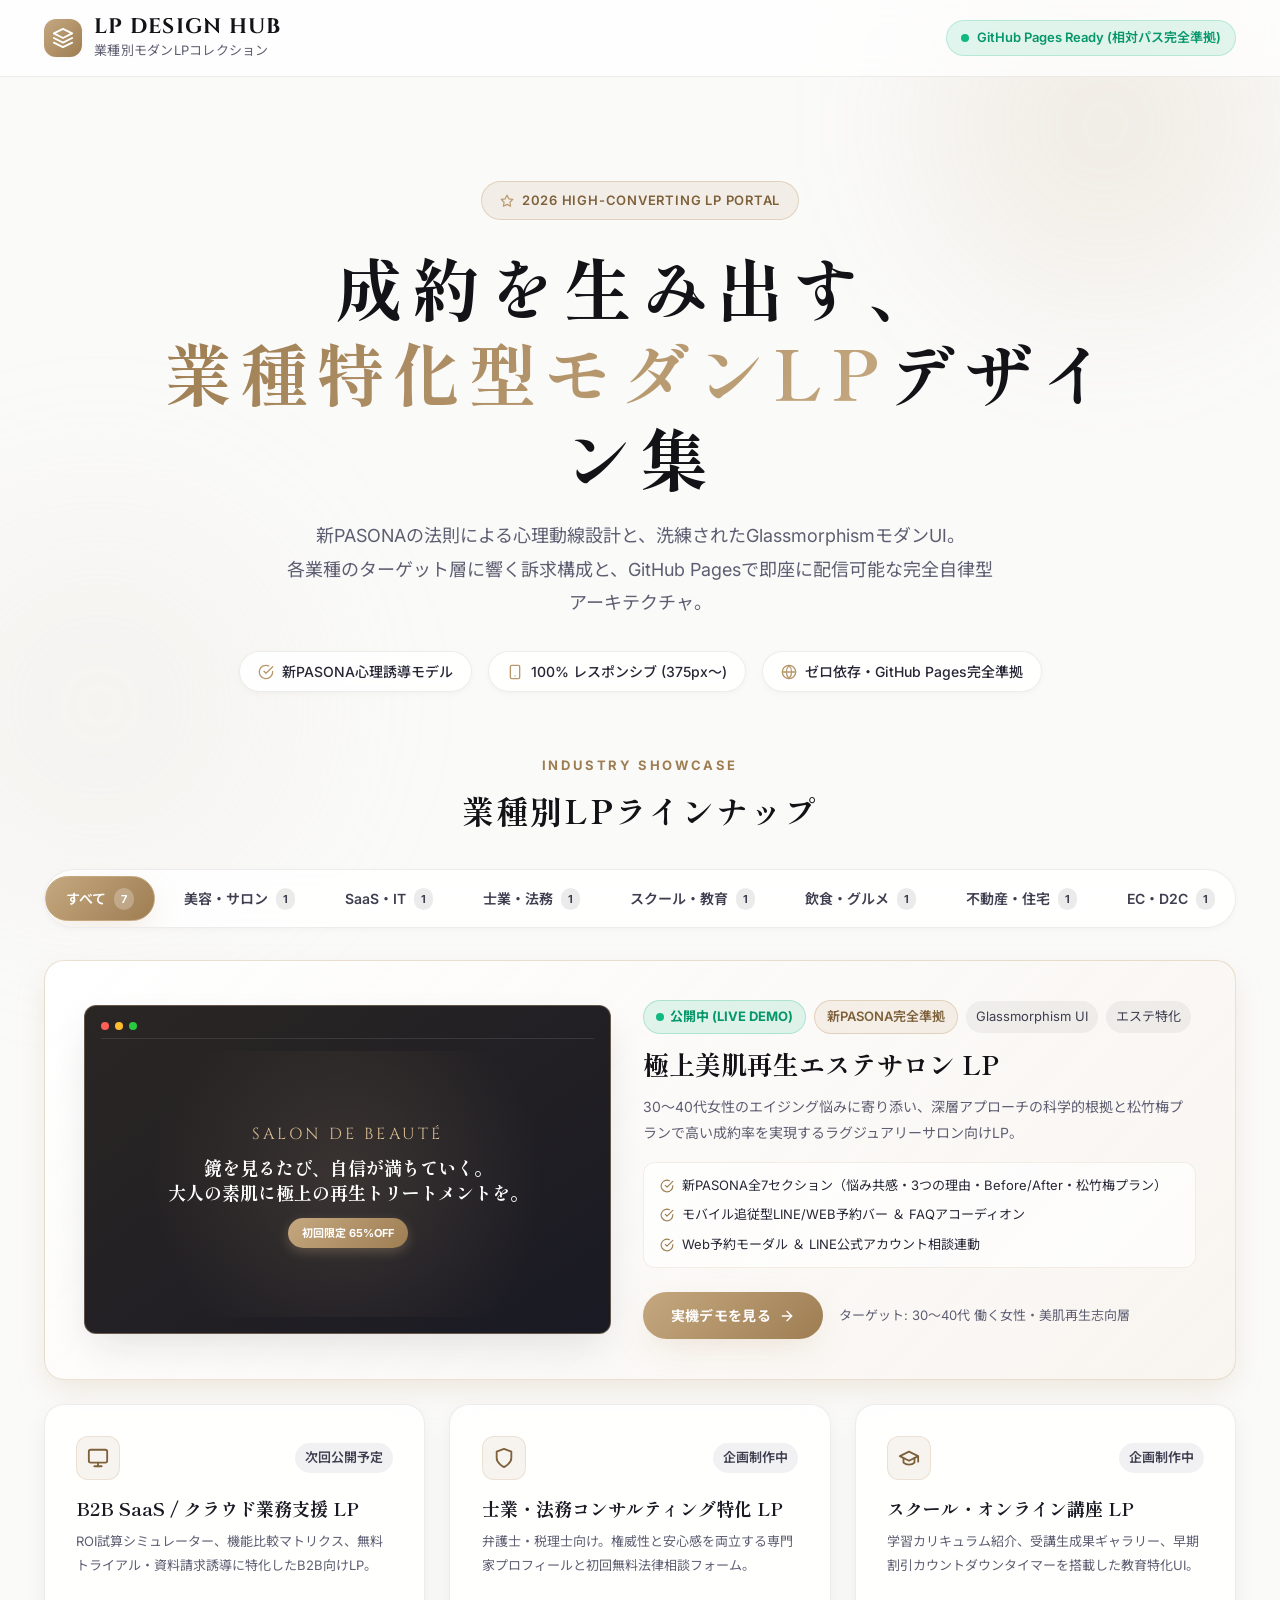
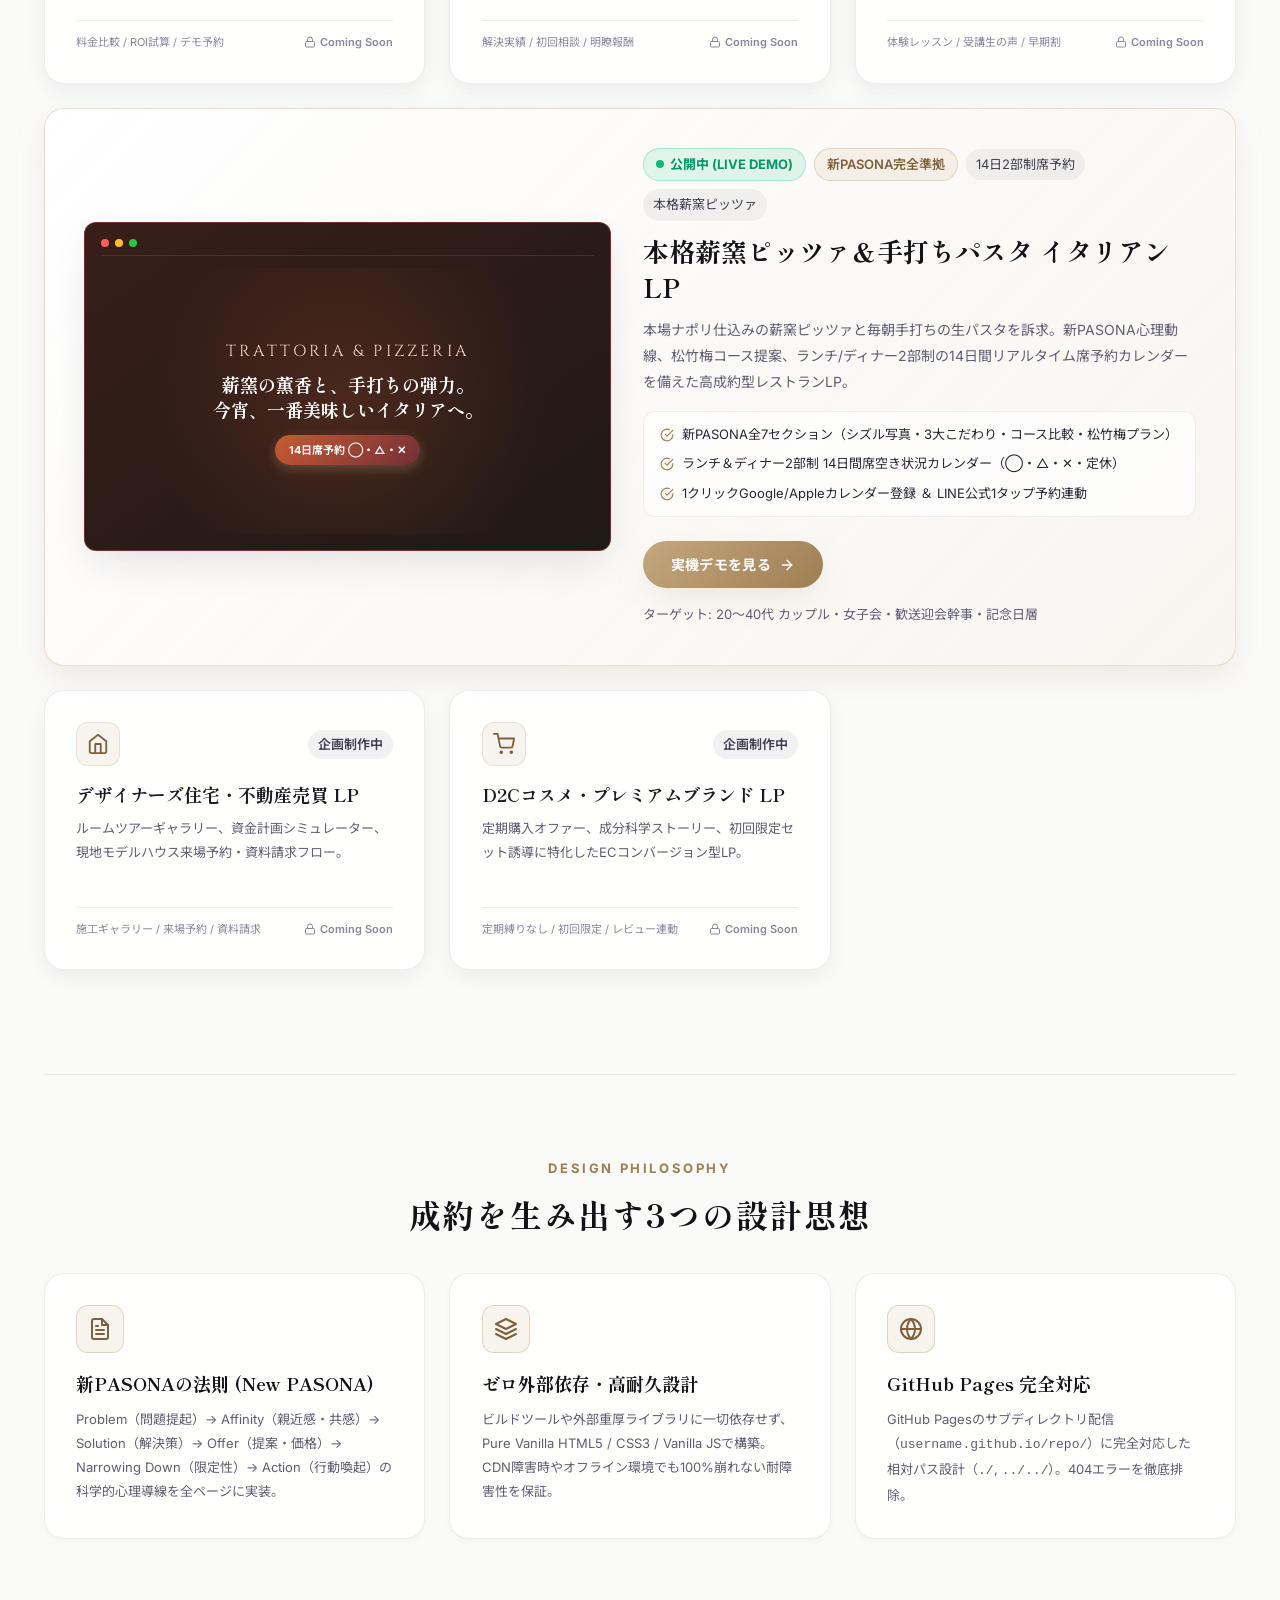
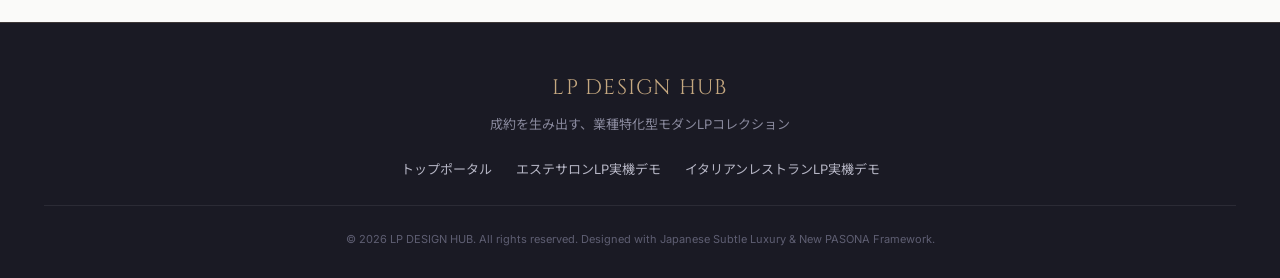
==== commit 2da66b18: "feat: add Italian restaurant sample LP (BELLA TAVOLA) with generated food images and portal integrat" ====
--- a/index.html
+++ b/index.html
@@ -299,35 +299,71 @@
             </div>
           </article>
 
-          <!-- 4. Dining / Gourmet Teaser Card -->
-          <article class="lp-card teaser" data-category="dining">
-            <div>
-              <div class="teaser-card-header">
-                <div class="teaser-genre-icon" aria-hidden="true">
-                  <svg xmlns="http://www.w3.org/2000/svg" viewBox="0 0 24 24" fill="none" stroke="currentColor" stroke-width="2" stroke-linecap="round" stroke-linejoin="round">
-                    <path d="M18 8h1a4 4 0 0 1 0 8h-1"></path>
-                    <path d="M2 8h16v9a4 4 0 0 1-4 4H6a4 4 0 0 1-4-4V8z"></path>
-                    <line x1="6" y1="1" x2="6" y2="4"></line>
-                    <line x1="10" y1="1" x2="10" y2="4"></line>
-                    <line x1="14" y1="1" x2="14" y2="4"></line>
-                  </svg>
-                </div>
-                <span class="badge-upcoming">企画制作中</span>
-              </div>
-              <h3 class="teaser-title">隠れ家レストラン・高級飲食 LP</h3>
-              <p class="teaser-desc">
-                シズル感あふれるコース料理ビジュアル、シェフのこだわりストーリー、Web即時席予約システム。
-              </p>
-            </div>
-            <div class="teaser-footer">
-              <span class="planned-tag">コース紹介 / 即時席予約 / 地図案内</span>
-              <span class="teaser-status-lock">
-                <svg xmlns="http://www.w3.org/2000/svg" viewBox="0 0 24 24" fill="none" stroke="currentColor" stroke-width="2" stroke-linecap="round" stroke-linejoin="round" aria-hidden="true">
-                  <rect x="3" y="11" width="18" height="11" rx="2" ry="2"></rect>
-                  <path d="M7 11V7a5 5 0 0 1 10 0v4"></path>
-                </svg>
-                <span>Coming Soon</span>
-              </span>
+          <!-- 4. Dining / Gourmet Live Demo Card (Italian Restaurant LP) -->
+          <article class="lp-card featured" data-category="dining" id="card-italian">
+            <div class="featured-preview-col">
+              <div class="featured-visual-mock" style="background: linear-gradient(145deg, #381E19 0%, #1F1916 100%); border-color: rgba(200, 90, 50, 0.4);" aria-hidden="true">
+                <div class="mock-window-header">
+                  <span class="mock-dot red"></span>
+                  <span class="mock-dot yellow"></span>
+                  <span class="mock-dot green"></span>
+                </div>
+                <div class="mock-content" style="background: radial-gradient(circle at center, rgba(200, 90, 50, 0.2) 0%, rgba(0, 0, 0, 0) 70%);">
+                  <span class="mock-salon-logo" style="color: #F8D7C9;">TRATTORIA &amp; PIZZERIA</span>
+                  <p class="mock-headline">薪窯の薫香と、手打ちの弾力。<br>今宵、一番美味しいイタリアへ。</p>
+                  <span class="mock-cta-preview" style="background: linear-gradient(135deg, #C85A32, #722F37);">14日席予約 ◯・△・✕</span>
+                </div>
+              </div>
+            </div>
+            <div class="featured-info-col">
+              <div>
+                <div class="featured-badges-group">
+                  <span class="badge-live">
+                    <span class="status-dot" aria-hidden="true"></span>
+                    <span>公開中 (LIVE DEMO)</span>
+                  </span>
+                  <span class="badge-pasona">新PASONA完全準拠</span>
+                  <span class="badge-tag">14日2部制席予約</span>
+                  <span class="badge-tag">本格薪窯ピッツァ</span>
+                </div>
+                <h3 class="featured-title">本格薪窯ピッツァ＆手打ちパスタ イタリアン LP</h3>
+                <p class="featured-desc">
+                  本場ナポリ仕込みの薪窯ピッツァと毎朝手打ちの生パスタを訴求。新PASONA心理動線、松竹梅コース提案、ランチ/ディナー2部制の14日間リアルタイム席予約カレンダーを備えた高成約型レストランLP。
+                </p>
+                <div class="featured-highlights-list">
+                  <div class="highlight-item">
+                    <svg xmlns="http://www.w3.org/2000/svg" viewBox="0 0 24 24" fill="none" stroke="currentColor" stroke-width="2" stroke-linecap="round" stroke-linejoin="round" aria-hidden="true">
+                      <path d="M22 11.08V12a10 10 0 1 1-5.93-9.14"></path>
+                      <polyline points="22 4 12 14.01 9 11.01"></polyline>
+                    </svg>
+                    <span>新PASONA全7セクション（シズル写真・3大こだわり・コース比較・松竹梅プラン）</span>
+                  </div>
+                  <div class="highlight-item">
+                    <svg xmlns="http://www.w3.org/2000/svg" viewBox="0 0 24 24" fill="none" stroke="currentColor" stroke-width="2" stroke-linecap="round" stroke-linejoin="round" aria-hidden="true">
+                      <path d="M22 11.08V12a10 10 0 1 1-5.93-9.14"></path>
+                      <polyline points="22 4 12 14.01 9 11.01"></polyline>
+                    </svg>
+                    <span>ランチ＆ディナー2部制 14日間席空き状況カレンダー（◯・△・✕・定休）</span>
+                  </div>
+                  <div class="highlight-item">
+                    <svg xmlns="http://www.w3.org/2000/svg" viewBox="0 0 24 24" fill="none" stroke="currentColor" stroke-width="2" stroke-linecap="round" stroke-linejoin="round" aria-hidden="true">
+                      <path d="M22 11.08V12a10 10 0 1 1-5.93-9.14"></path>
+                      <polyline points="22 4 12 14.01 9 11.01"></polyline>
+                    </svg>
+                    <span>1クリックGoogle/Appleカレンダー登録 ＆ LINE公式1タップ予約連動</span>
+                  </div>
+                </div>
+              </div>
+              <div class="featured-actions">
+                <a href="./samples/italian/index.html" class="btn-primary-demo" id="link-italian-demo">
+                  <span>実機デモを見る</span>
+                  <svg xmlns="http://www.w3.org/2000/svg" viewBox="0 0 24 24" fill="none" stroke="currentColor" stroke-width="2" stroke-linecap="round" stroke-linejoin="round" aria-hidden="true">
+                    <line x1="5" y1="12" x2="19" y2="12"></line>
+                    <polyline points="12 5 19 12 12 19"></polyline>
+                  </svg>
+                </a>
+                <span class="target-audience-text">ターゲット: 20〜40代 カップル・女子会・歓送迎会幹事・記念日層</span>
+              </div>
             </div>
           </article>
 
@@ -475,6 +511,7 @@
       <nav class="footer-nav" aria-label="フッターナビゲーション">
         <a href="./index.html" class="footer-link">トップポータル</a>
         <a href="./samples/aesthetic/index.html" class="footer-link">エステサロンLP実機デモ</a>
+        <a href="./samples/italian/index.html" class="footer-link">イタリアンレストランLP実機デモ</a>
       </nav>
       <p class="footer-copy">&copy; 2026 LP DESIGN HUB. All rights reserved. Designed with Japanese Subtle Luxury &amp; New PASONA Framework.</p>
     </div>
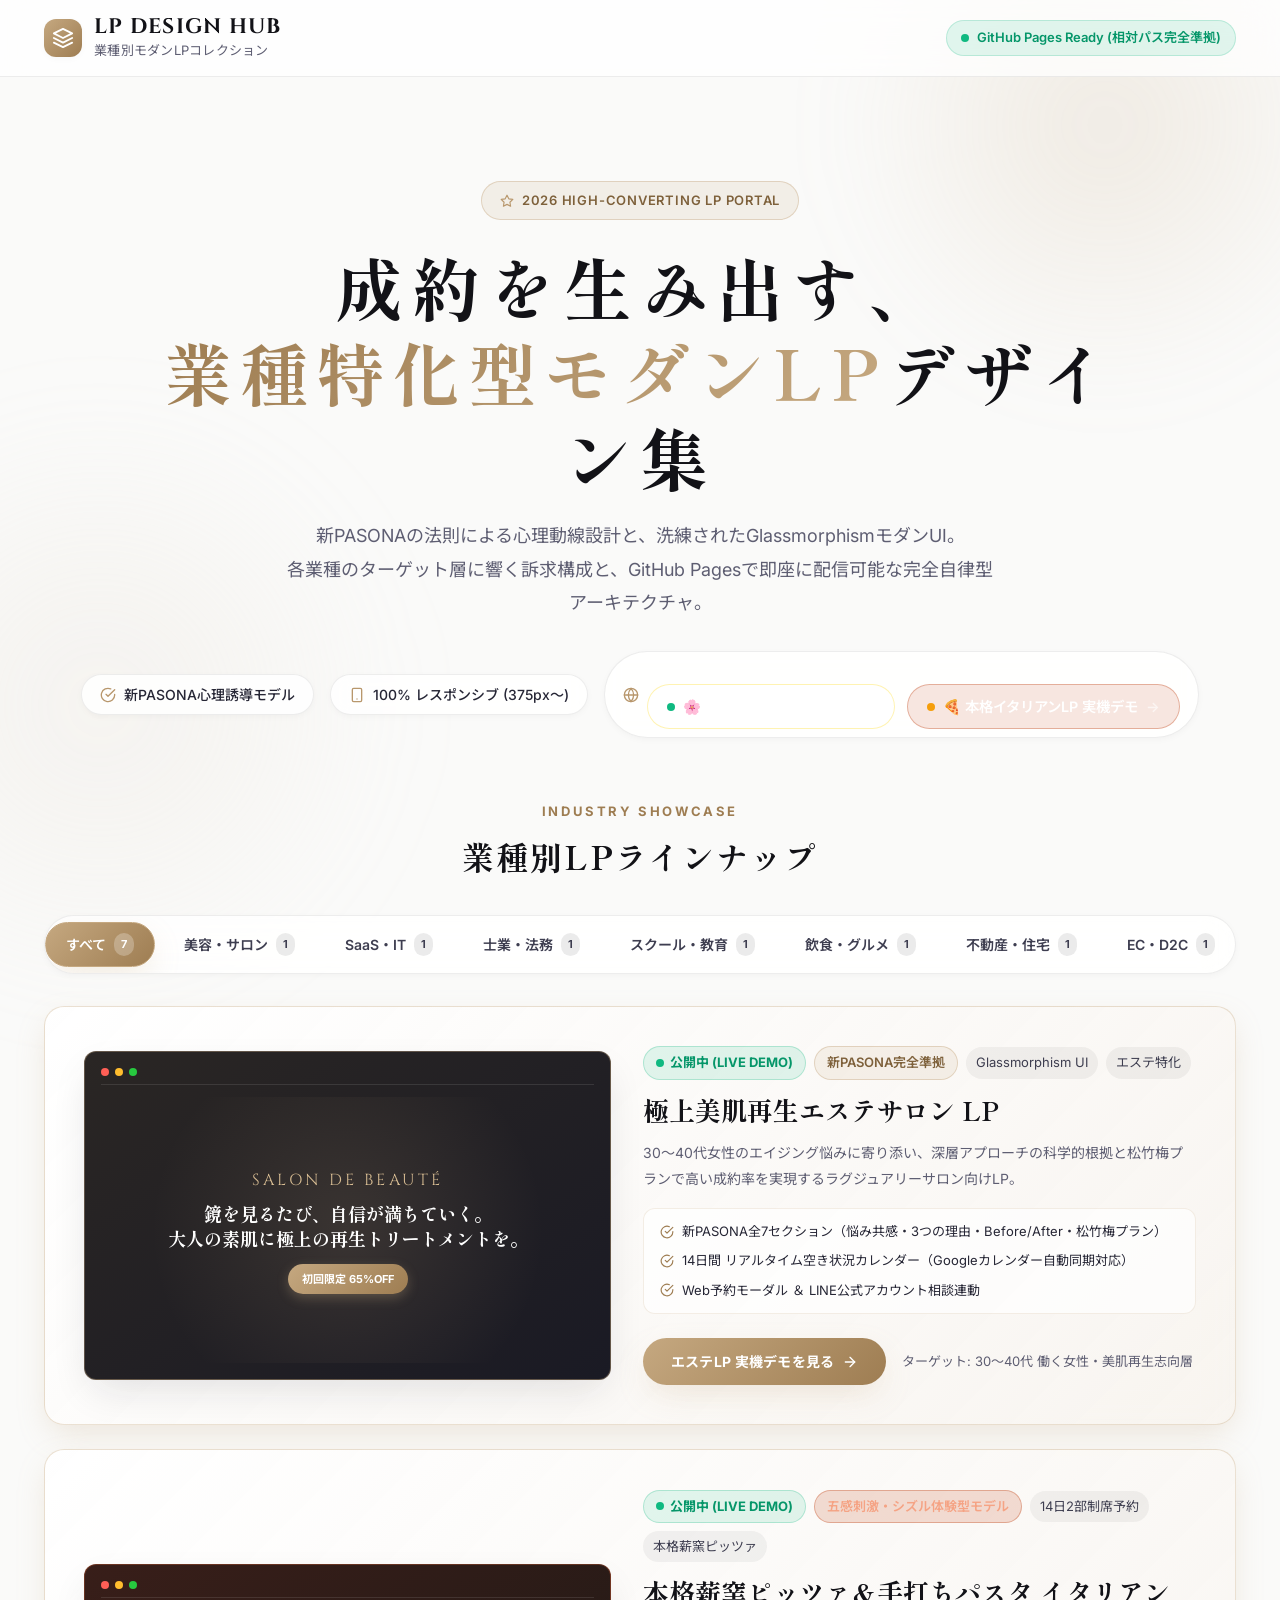
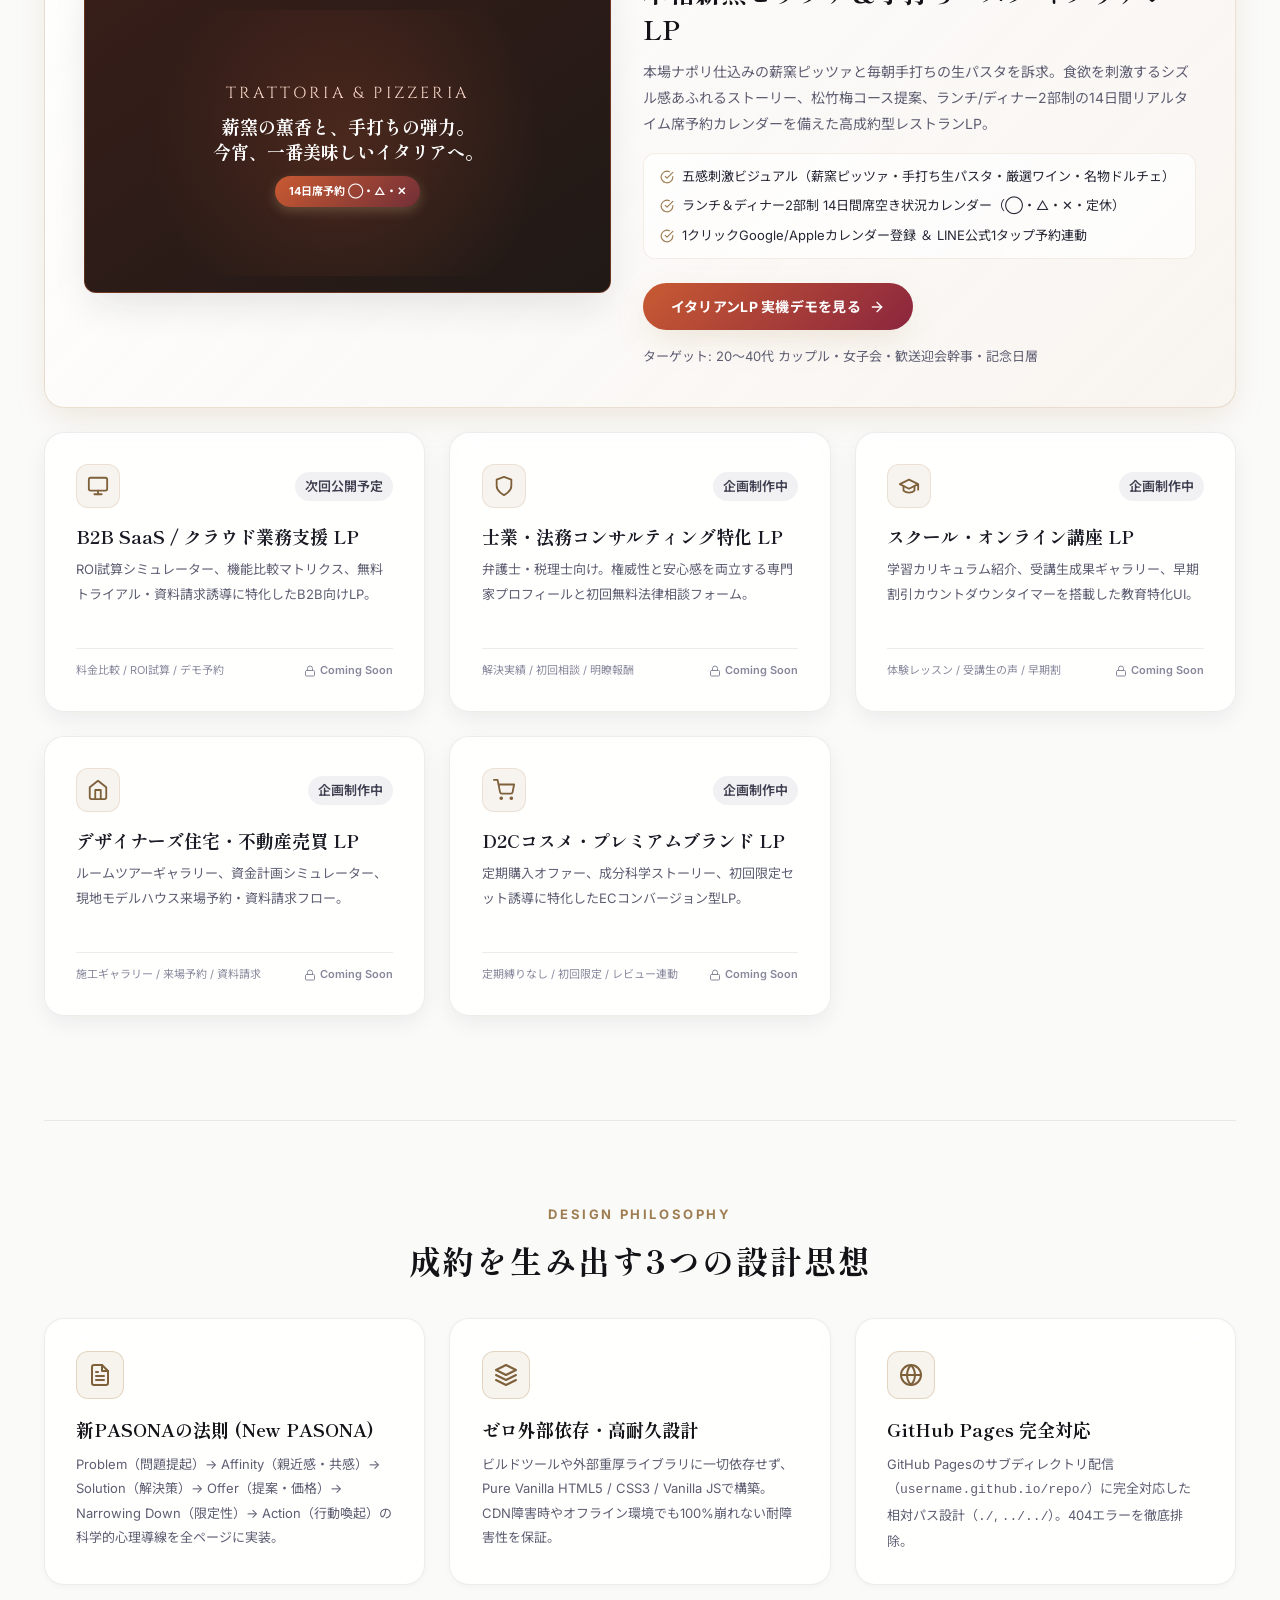
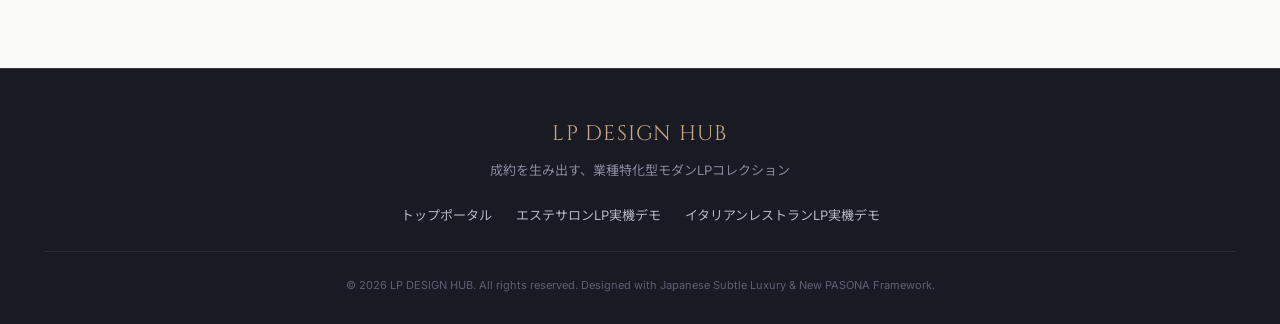
==== commit 41892052: "refactor: optimize Italian LP to sensory experience model and elevate live demo cards to portal top" ====
--- a/index.html
+++ b/index.html
@@ -91,8 +91,18 @@
               <line x1="2" y1="12" x2="22" y2="12"></line>
               <path d="M12 2a15.3 15.3 0 0 1 4 10 15.3 15.3 0 0 1-4 10 15.3 15.3 0 0 1-4-10 15.3 15.3 0 0 1 4-10z"></path>
             </svg>
-            <span>ゼロ依存・GitHub Pages完全準拠</span>
-          </div>
+        <!-- Live Demos Quick Action -->
+        <div class="hero-quick-demos" style="margin-top: 1.5rem; display: flex; gap: 0.75rem; justify-content: center; flex-wrap: wrap;">
+          <a href="./samples/aesthetic/index.html" class="quick-demo-pill" style="display: inline-flex; align-items: center; gap: 0.5rem; padding: 0.6rem 1.2rem; background: rgba(255,255,255,0.08); border: 1px solid rgba(255,215,0,0.3); border-radius: 9999px; color: #FFF; text-decoration: none; font-size: 0.9rem; font-weight: 600; transition: all 0.2s;" onmouseover="this.style.background='rgba(255,215,0,0.15)'" onmouseout="this.style.background='rgba(255,255,255,0.08)'">
+            <span style="display:inline-block; width:8px; height:8px; border-radius:50%; background:#10B981;"></span>
+            <span>🌸 美容エステLP 実機デモ</span>
+            <span style="opacity:0.6;">→</span>
+          </a>
+          <a href="./samples/italian/index.html" class="quick-demo-pill" style="display: inline-flex; align-items: center; gap: 0.5rem; padding: 0.6rem 1.2rem; background: rgba(200,90,50,0.15); border: 1px solid rgba(200,90,50,0.4); border-radius: 9999px; color: #FFF; text-decoration: none; font-size: 0.9rem; font-weight: 600; transition: all 0.2s;" onmouseover="this.style.background='rgba(200,90,50,0.3)'" onmouseout="this.style.background='rgba(200,90,50,0.15)'">
+            <span style="display:inline-block; width:8px; height:8px; border-radius:50%; background:#F59E0B;"></span>
+            <span>🍕 本格イタリアンLP 実機デモ</span>
+            <span style="opacity:0.6;">→</span>
+          </a>
         </div>
       </section>
 
@@ -144,7 +154,7 @@
         <!-- Cards Bento Grid -->
         <div class="showcase-grid" id="showcase-grid" role="region" aria-live="polite">
 
-          <!-- ★ FEATURED CARD (Aesthetic Salon LP) -->
+          <!-- ★ FEATURED CARD 1 (Aesthetic Salon LP) -->
           <article class="lp-card featured" data-category="beauty" id="card-aesthetic">
             <div class="featured-preview-col">
               <div class="featured-visual-mock" aria-hidden="true">
@@ -188,7 +198,7 @@
                       <path d="M22 11.08V12a10 10 0 1 1-5.93-9.14"></path>
                       <polyline points="22 4 12 14.01 9 11.01"></polyline>
                     </svg>
-                    <span>モバイル追従型LINE/WEB予約バー ＆ FAQアコーディオン</span>
+                    <span>14日間 リアルタイム空き状況カレンダー（Googleカレンダー自動同期対応）</span>
                   </div>
                   <div class="highlight-item">
                     <svg xmlns="http://www.w3.org/2000/svg" viewBox="0 0 24 24" fill="none" stroke="currentColor" stroke-width="2" stroke-linecap="round" stroke-linejoin="round" aria-hidden="true">
@@ -201,7 +211,7 @@
               </div>
               <div class="featured-actions">
                 <a href="./samples/aesthetic/index.html" class="btn-primary-demo" id="link-aesthetic-demo">
-                  <span>実機デモを見る</span>
+                  <span>エステLP 実機デモを見る</span>
                   <svg xmlns="http://www.w3.org/2000/svg" viewBox="0 0 24 24" fill="none" stroke="currentColor" stroke-width="2" stroke-linecap="round" stroke-linejoin="round" aria-hidden="true">
                     <line x1="5" y1="12" x2="19" y2="12"></line>
                     <polyline points="12 5 19 12 12 19"></polyline>
@@ -212,94 +222,7 @@
             </div>
           </article>
 
-          <!-- 1. SaaS / IT Teaser Card -->
-          <article class="lp-card teaser" data-category="saas">
-            <div>
-              <div class="teaser-card-header">
-                <div class="teaser-genre-icon" aria-hidden="true">
-                  <svg xmlns="http://www.w3.org/2000/svg" viewBox="0 0 24 24" fill="none" stroke="currentColor" stroke-width="2" stroke-linecap="round" stroke-linejoin="round">
-                    <rect x="2" y="3" width="20" height="14" rx="2" ry="2"></rect>
-                    <line x1="8" y1="21" x2="16" y2="21"></line>
-                    <line x1="12" y1="17" x2="12" y2="21"></line>
-                  </svg>
-                </div>
-                <span class="badge-upcoming">次回公開予定</span>
-              </div>
-              <h3 class="teaser-title">B2B SaaS / クラウド業務支援 LP</h3>
-              <p class="teaser-desc">
-                ROI試算シミュレーター、機能比較マトリクス、無料トライアル・資料請求誘導に特化したB2B向けLP。
-              </p>
-            </div>
-            <div class="teaser-footer">
-              <span class="planned-tag">料金比較 / ROI試算 / デモ予約</span>
-              <span class="teaser-status-lock">
-                <svg xmlns="http://www.w3.org/2000/svg" viewBox="0 0 24 24" fill="none" stroke="currentColor" stroke-width="2" stroke-linecap="round" stroke-linejoin="round" aria-hidden="true">
-                  <rect x="3" y="11" width="18" height="11" rx="2" ry="2"></rect>
-                  <path d="M7 11V7a5 5 0 0 1 10 0v4"></path>
-                </svg>
-                <span>Coming Soon</span>
-              </span>
-            </div>
-          </article>
-
-          <!-- 2. Legal / Professional Teaser Card -->
-          <article class="lp-card teaser" data-category="pro">
-            <div>
-              <div class="teaser-card-header">
-                <div class="teaser-genre-icon" aria-hidden="true">
-                  <svg xmlns="http://www.w3.org/2000/svg" viewBox="0 0 24 24" fill="none" stroke="currentColor" stroke-width="2" stroke-linecap="round" stroke-linejoin="round">
-                    <path d="M12 22s8-4 8-10V5l-8-3-8 3v7c0 6 8 10 8 10z"></path>
-                  </svg>
-                </div>
-                <span class="badge-upcoming">企画制作中</span>
-              </div>
-              <h3 class="teaser-title">士業・法務コンサルティング特化 LP</h3>
-              <p class="teaser-desc">
-                弁護士・税理士向け。権威性と安心感を両立する専門家プロフィールと初回無料法律相談フォーム。
-              </p>
-            </div>
-            <div class="teaser-footer">
-              <span class="planned-tag">解決実績 / 初回相談 / 明瞭報酬</span>
-              <span class="teaser-status-lock">
-                <svg xmlns="http://www.w3.org/2000/svg" viewBox="0 0 24 24" fill="none" stroke="currentColor" stroke-width="2" stroke-linecap="round" stroke-linejoin="round" aria-hidden="true">
-                  <rect x="3" y="11" width="18" height="11" rx="2" ry="2"></rect>
-                  <path d="M7 11V7a5 5 0 0 1 10 0v4"></path>
-                </svg>
-                <span>Coming Soon</span>
-              </span>
-            </div>
-          </article>
-
-          <!-- 3. Education / Academy Teaser Card -->
-          <article class="lp-card teaser" data-category="edu">
-            <div>
-              <div class="teaser-card-header">
-                <div class="teaser-genre-icon" aria-hidden="true">
-                  <svg xmlns="http://www.w3.org/2000/svg" viewBox="0 0 24 24" fill="none" stroke="currentColor" stroke-width="2" stroke-linecap="round" stroke-linejoin="round">
-                    <path d="M22 10v6M2 10l10-5 10 5-10 5z"></path>
-                    <path d="M6 12v5c3 3 9 3 12 0v-5"></path>
-                  </svg>
-                </div>
-                <span class="badge-upcoming">企画制作中</span>
-              </div>
-              <h3 class="teaser-title">スクール・オンライン講座 LP</h3>
-              <p class="teaser-desc">
-                学習カリキュラム紹介、受講生成果ギャラリー、早期割引カウントダウンタイマーを搭載した教育特化UI。
-              </p>
-            </div>
-            <div class="teaser-footer">
-              <span class="planned-tag">体験レッスン / 受講生の声 / 早期割</span>
-              <span class="teaser-status-lock">
-                <svg xmlns="http://www.w3.org/2000/svg" viewBox="0 0 24 24" fill="none" stroke="currentColor" stroke-width="2" stroke-linecap="round" stroke-linejoin="round" aria-hidden="true">
-                  <rect x="3" y="11" width="18" height="11" rx="2" ry="2"></rect>
-                  <path d="M7 11V7a5 5 0 0 1 10 0v4"></path>
-                </svg>
-                <span>Coming Soon</span>
-              </span>
-            </div>
-          </article>
-
-          <!-- 4. Dining / Gourmet Live Demo Card (Italian Restaurant LP) -->
+          <!-- ★ FEATURED CARD 2 (Italian Restaurant LP) -->
           <article class="lp-card featured" data-category="dining" id="card-italian">
             <div class="featured-preview-col">
               <div class="featured-visual-mock" style="background: linear-gradient(145deg, #381E19 0%, #1F1916 100%); border-color: rgba(200, 90, 50, 0.4);" aria-hidden="true">
@@ -322,13 +245,13 @@
                     <span class="status-dot" aria-hidden="true"></span>
                     <span>公開中 (LIVE DEMO)</span>
                   </span>
-                  <span class="badge-pasona">新PASONA完全準拠</span>
+                  <span class="badge-pasona" style="background: rgba(200,90,50,0.2); color: #F5A384; border-color: rgba(200,90,50,0.4);">五感刺激・シズル体験型モデル</span>
                   <span class="badge-tag">14日2部制席予約</span>
                   <span class="badge-tag">本格薪窯ピッツァ</span>
                 </div>
                 <h3 class="featured-title">本格薪窯ピッツァ＆手打ちパスタ イタリアン LP</h3>
                 <p class="featured-desc">
-                  本場ナポリ仕込みの薪窯ピッツァと毎朝手打ちの生パスタを訴求。新PASONA心理動線、松竹梅コース提案、ランチ/ディナー2部制の14日間リアルタイム席予約カレンダーを備えた高成約型レストランLP。
+                  本場ナポリ仕込みの薪窯ピッツァと毎朝手打ちの生パスタを訴求。食欲を刺激するシズル感あふれるストーリー、松竹梅コース提案、ランチ/ディナー2部制の14日間リアルタイム席予約カレンダーを備えた高成約型レストランLP。
                 </p>
                 <div class="featured-highlights-list">
                   <div class="highlight-item">
@@ -336,7 +259,7 @@
                       <path d="M22 11.08V12a10 10 0 1 1-5.93-9.14"></path>
                       <polyline points="22 4 12 14.01 9 11.01"></polyline>
                     </svg>
-                    <span>新PASONA全7セクション（シズル写真・3大こだわり・コース比較・松竹梅プラン）</span>
+                    <span>五感刺激ビジュアル（薪窯ピッツァ・手打ち生パスタ・厳選ワイン・名物ドルチェ）</span>
                   </div>
                   <div class="highlight-item">
                     <svg xmlns="http://www.w3.org/2000/svg" viewBox="0 0 24 24" fill="none" stroke="currentColor" stroke-width="2" stroke-linecap="round" stroke-linejoin="round" aria-hidden="true">
@@ -355,8 +278,8 @@
                 </div>
               </div>
               <div class="featured-actions">
-                <a href="./samples/italian/index.html" class="btn-primary-demo" id="link-italian-demo">
-                  <span>実機デモを見る</span>
+                <a href="./samples/italian/index.html" class="btn-primary-demo" id="link-italian-demo" style="background: linear-gradient(135deg, #C85A32 0%, #8B263E 100%);">
+                  <span>イタリアンLP 実機デモを見る</span>
                   <svg xmlns="http://www.w3.org/2000/svg" viewBox="0 0 24 24" fill="none" stroke="currentColor" stroke-width="2" stroke-linecap="round" stroke-linejoin="round" aria-hidden="true">
                     <line x1="5" y1="12" x2="19" y2="12"></line>
                     <polyline points="12 5 19 12 12 19"></polyline>
@@ -364,6 +287,93 @@
                 </a>
                 <span class="target-audience-text">ターゲット: 20〜40代 カップル・女子会・歓送迎会幹事・記念日層</span>
               </div>
+            </div>
+          </article>
+
+          <!-- 1. SaaS / IT Teaser Card -->
+          <article class="lp-card teaser" data-category="saas">
+            <div>
+              <div class="teaser-card-header">
+                <div class="teaser-genre-icon" aria-hidden="true">
+                  <svg xmlns="http://www.w3.org/2000/svg" viewBox="0 0 24 24" fill="none" stroke="currentColor" stroke-width="2" stroke-linecap="round" stroke-linejoin="round">
+                    <rect x="2" y="3" width="20" height="14" rx="2" ry="2"></rect>
+                    <line x1="8" y1="21" x2="16" y2="21"></line>
+                    <line x1="12" y1="17" x2="12" y2="21"></line>
+                  </svg>
+                </div>
+                <span class="badge-upcoming">次回公開予定</span>
+              </div>
+              <h3 class="teaser-title">B2B SaaS / クラウド業務支援 LP</h3>
+              <p class="teaser-desc">
+                ROI試算シミュレーター、機能比較マトリクス、無料トライアル・資料請求誘導に特化したB2B向けLP。
+              </p>
+            </div>
+            <div class="teaser-footer">
+              <span class="planned-tag">料金比較 / ROI試算 / デモ予約</span>
+              <span class="teaser-status-lock">
+                <svg xmlns="http://www.w3.org/2000/svg" viewBox="0 0 24 24" fill="none" stroke="currentColor" stroke-width="2" stroke-linecap="round" stroke-linejoin="round" aria-hidden="true">
+                  <rect x="3" y="11" width="18" height="11" rx="2" ry="2"></rect>
+                  <path d="M7 11V7a5 5 0 0 1 10 0v4"></path>
+                </svg>
+                <span>Coming Soon</span>
+              </span>
+            </div>
+          </article>
+
+          <!-- 2. Legal / Professional Teaser Card -->
+          <article class="lp-card teaser" data-category="pro">
+            <div>
+              <div class="teaser-card-header">
+                <div class="teaser-genre-icon" aria-hidden="true">
+                  <svg xmlns="http://www.w3.org/2000/svg" viewBox="0 0 24 24" fill="none" stroke="currentColor" stroke-width="2" stroke-linecap="round" stroke-linejoin="round">
+                    <path d="M12 22s8-4 8-10V5l-8-3-8 3v7c0 6 8 10 8 10z"></path>
+                  </svg>
+                </div>
+                <span class="badge-upcoming">企画制作中</span>
+              </div>
+              <h3 class="teaser-title">士業・法務コンサルティング特化 LP</h3>
+              <p class="teaser-desc">
+                弁護士・税理士向け。権威性と安心感を両立する専門家プロフィールと初回無料法律相談フォーム。
+              </p>
+            </div>
+            <div class="teaser-footer">
+              <span class="planned-tag">解決実績 / 初回相談 / 明瞭報酬</span>
+              <span class="teaser-status-lock">
+                <svg xmlns="http://www.w3.org/2000/svg" viewBox="0 0 24 24" fill="none" stroke="currentColor" stroke-width="2" stroke-linecap="round" stroke-linejoin="round" aria-hidden="true">
+                  <rect x="3" y="11" width="18" height="11" rx="2" ry="2"></rect>
+                  <path d="M7 11V7a5 5 0 0 1 10 0v4"></path>
+                </svg>
+                <span>Coming Soon</span>
+              </span>
+            </div>
+          </article>
+
+          <!-- 3. Education / Academy Teaser Card -->
+          <article class="lp-card teaser" data-category="edu">
+            <div>
+              <div class="teaser-card-header">
+                <div class="teaser-genre-icon" aria-hidden="true">
+                  <svg xmlns="http://www.w3.org/2000/svg" viewBox="0 0 24 24" fill="none" stroke="currentColor" stroke-width="2" stroke-linecap="round" stroke-linejoin="round">
+                    <path d="M22 10v6M2 10l10-5 10 5-10 5z"></path>
+                    <path d="M6 12v5c3 3 9 3 12 0v-5"></path>
+                  </svg>
+                </div>
+                <span class="badge-upcoming">企画制作中</span>
+              </div>
+              <h3 class="teaser-title">スクール・オンライン講座 LP</h3>
+              <p class="teaser-desc">
+                学習カリキュラム紹介、受講生成果ギャラリー、早期割引カウントダウンタイマーを搭載した教育特化UI。
+              </p>
+            </div>
+            <div class="teaser-footer">
+              <span class="planned-tag">体験レッスン / 受講生の声 / 早期割</span>
+              <span class="teaser-status-lock">
+                <svg xmlns="http://www.w3.org/2000/svg" viewBox="0 0 24 24" fill="none" stroke="currentColor" stroke-width="2" stroke-linecap="round" stroke-linejoin="round" aria-hidden="true">
+                  <rect x="3" y="11" width="18" height="11" rx="2" ry="2"></rect>
+                  <path d="M7 11V7a5 5 0 0 1 10 0v4"></path>
+                </svg>
+                <span>Coming Soon</span>
+              </span>
             </div>
           </article>
 
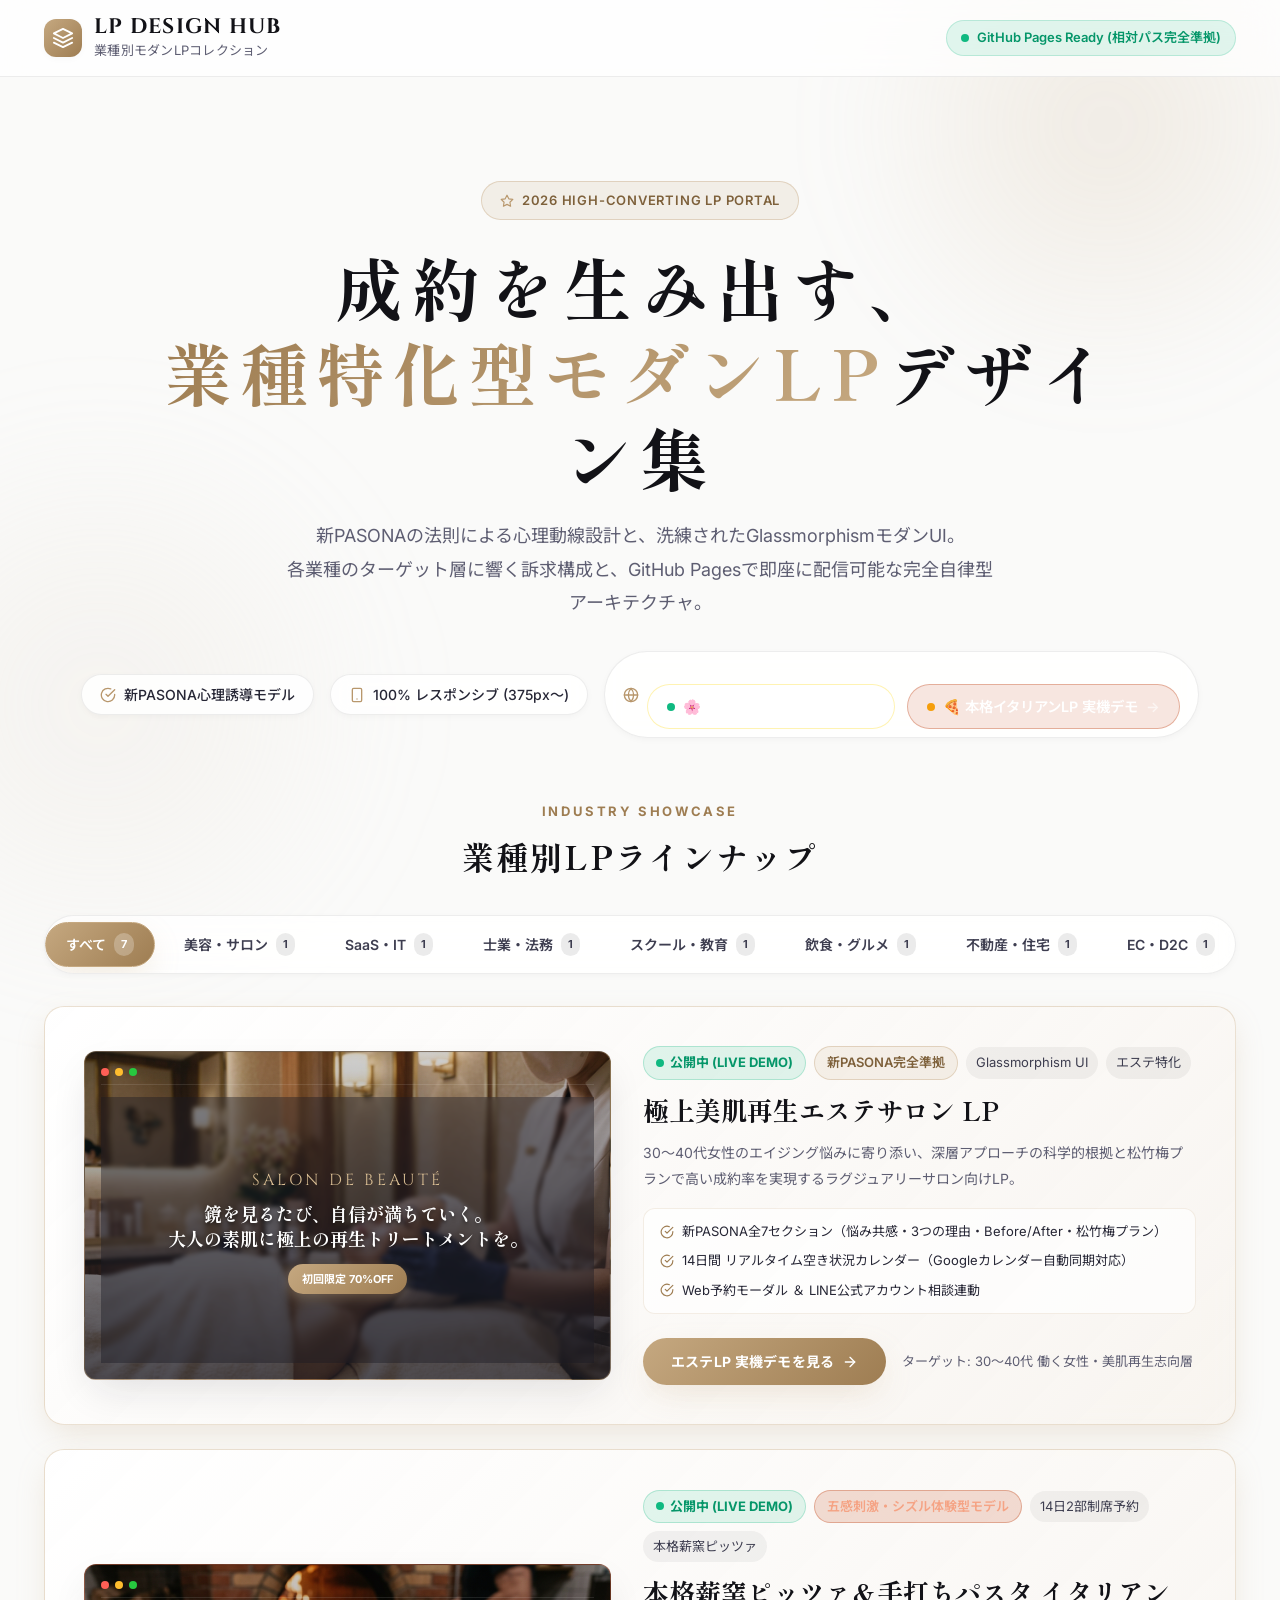
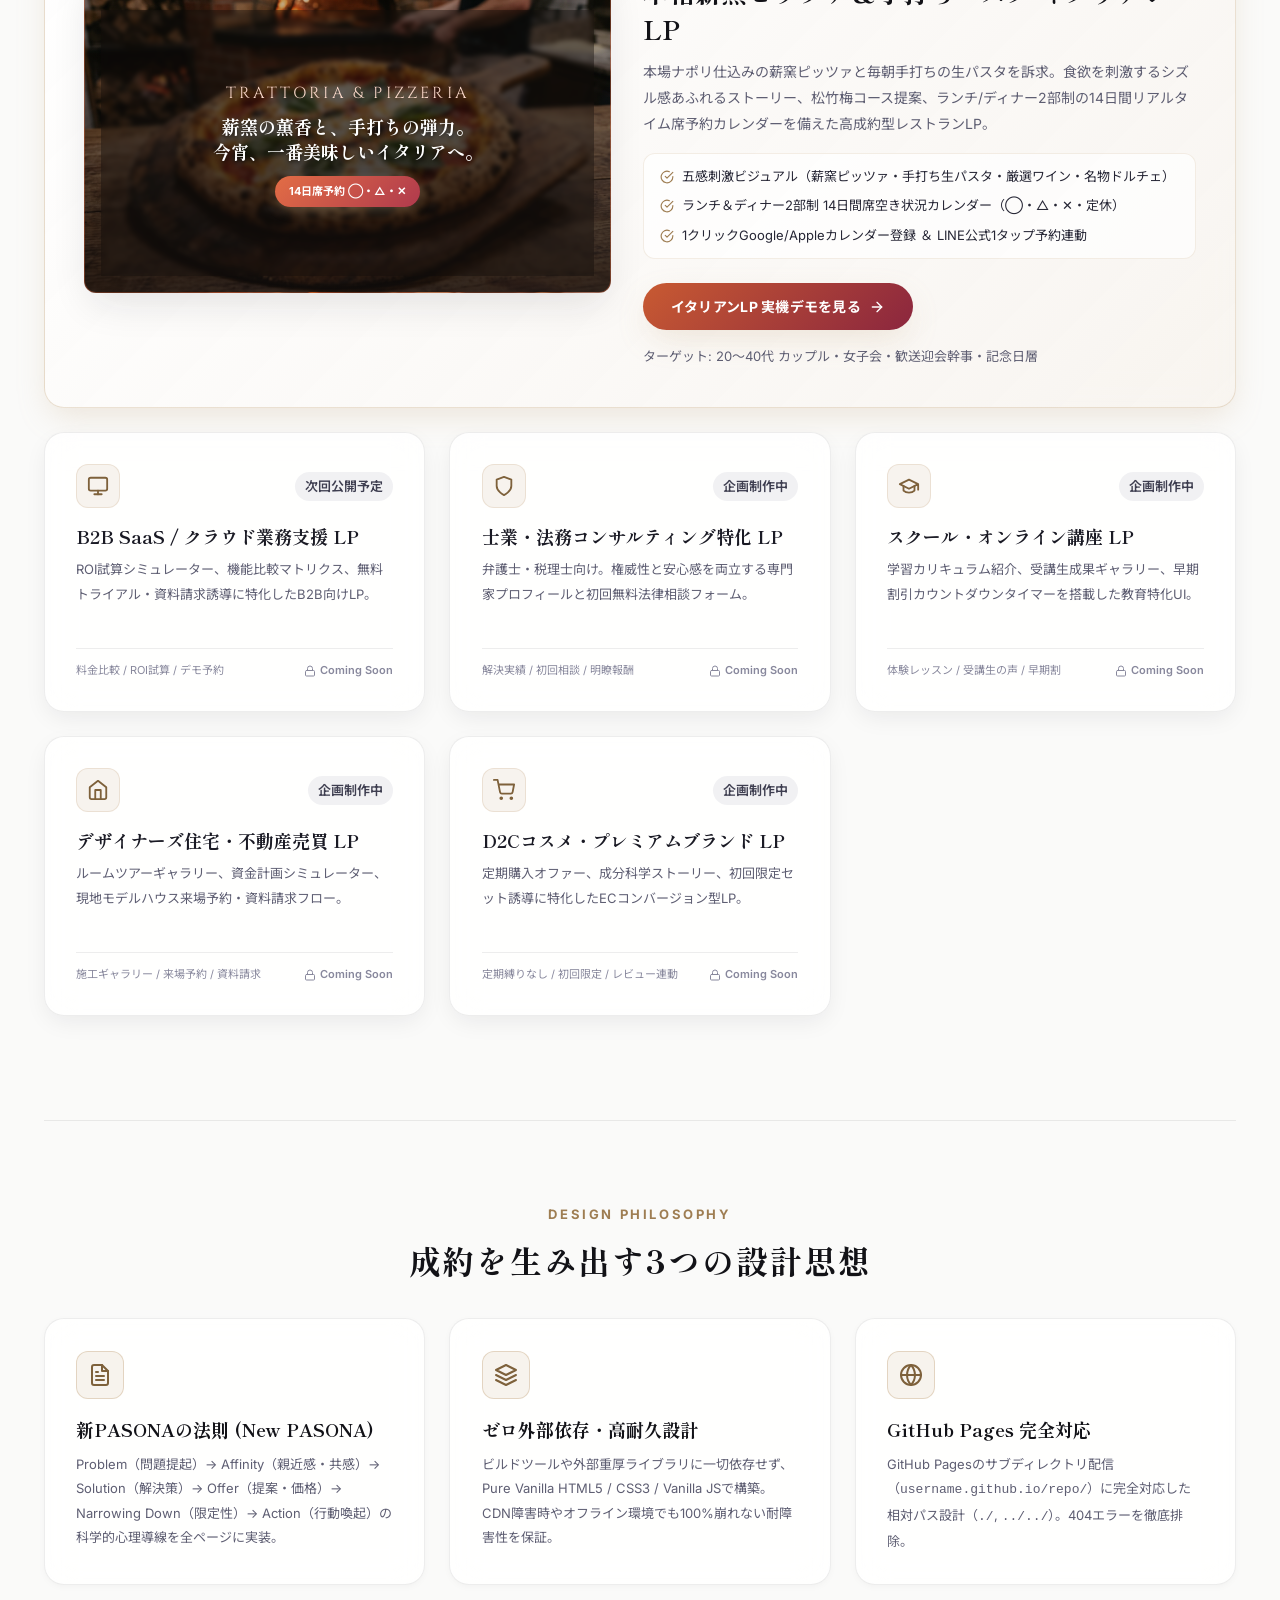
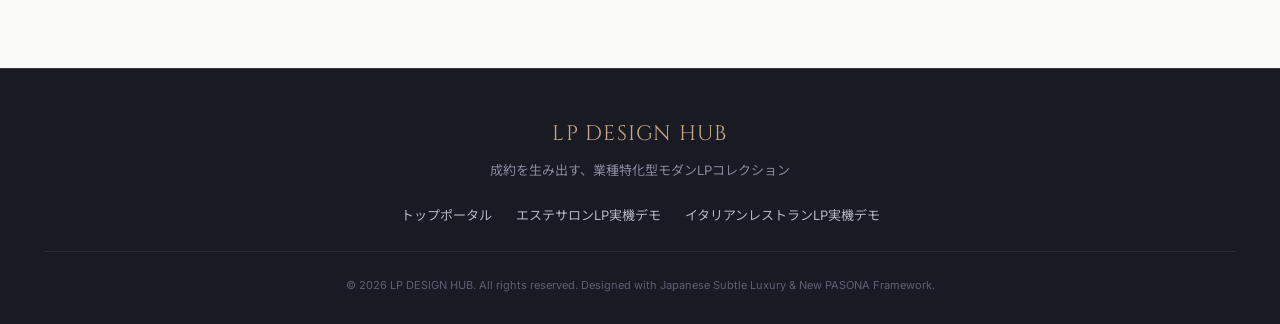
==== commit 4dfd95a5: "feat(aesthetic): embed photorealistic AI-generated visuals for hero, director, and 3-reason treatmen" ====
--- a/index.html
+++ b/index.html
@@ -157,16 +157,16 @@
           <!-- ★ FEATURED CARD 1 (Aesthetic Salon LP) -->
           <article class="lp-card featured" data-category="beauty" id="card-aesthetic">
             <div class="featured-preview-col">
-              <div class="featured-visual-mock" aria-hidden="true">
+              <div class="featured-visual-mock" style="background: linear-gradient(180deg, rgba(26,26,36,0.2) 0%, rgba(26,26,36,0.75) 100%), url(./samples/aesthetic/assets/images/hero_facial.jpg); background-size: cover; background-position: center;" aria-hidden="true">
                 <div class="mock-window-header">
                   <span class="mock-dot red"></span>
                   <span class="mock-dot yellow"></span>
                   <span class="mock-dot green"></span>
                 </div>
-                <div class="mock-content">
+                <div class="mock-content" style="background: rgba(26, 26, 36, 0.4); backdrop-filter: blur(2px);">
                   <span class="mock-salon-logo">SALON DE BEAUTÉ</span>
-                  <p class="mock-headline">鏡を見るたび、自信が満ちていく。<br>大人の素肌に極上の再生トリートメントを。</p>
-                  <span class="mock-cta-preview">初回限定 65%OFF</span>
+                  <p class="mock-headline" style="color: #FFFFFF; text-shadow: 0 2px 4px rgba(0,0,0,0.6);">鏡を見るたび、自信が満ちていく。<br>大人の素肌に極上の再生トリートメントを。</p>
+                  <span class="mock-cta-preview">初回限定 70%OFF</span>
                 </div>
               </div>
             </div>
@@ -225,16 +225,16 @@
           <!-- ★ FEATURED CARD 2 (Italian Restaurant LP) -->
           <article class="lp-card featured" data-category="dining" id="card-italian">
             <div class="featured-preview-col">
-              <div class="featured-visual-mock" style="background: linear-gradient(145deg, #381E19 0%, #1F1916 100%); border-color: rgba(200, 90, 50, 0.4);" aria-hidden="true">
+              <div class="featured-visual-mock" style="background: linear-gradient(180deg, rgba(18,13,12,0.2) 0%, rgba(18,13,12,0.8) 100%), url(./samples/italian/assets/images/pizza_margherita.jpg); background-size: cover; background-position: center; border-color: rgba(226, 109, 69, 0.4);" aria-hidden="true">
                 <div class="mock-window-header">
                   <span class="mock-dot red"></span>
                   <span class="mock-dot yellow"></span>
                   <span class="mock-dot green"></span>
                 </div>
-                <div class="mock-content" style="background: radial-gradient(circle at center, rgba(200, 90, 50, 0.2) 0%, rgba(0, 0, 0, 0) 70%);">
+                <div class="mock-content" style="background: rgba(18, 13, 12, 0.4); backdrop-filter: blur(2px);">
                   <span class="mock-salon-logo" style="color: #F8D7C9;">TRATTORIA &amp; PIZZERIA</span>
-                  <p class="mock-headline">薪窯の薫香と、手打ちの弾力。<br>今宵、一番美味しいイタリアへ。</p>
-                  <span class="mock-cta-preview" style="background: linear-gradient(135deg, #C85A32, #722F37);">14日席予約 ◯・△・✕</span>
+                  <p class="mock-headline" style="color: #FFFFFF; text-shadow: 0 2px 4px rgba(0,0,0,0.7);">薪窯の薫香と、手打ちの弾力。<br>今宵、一番美味しいイタリアへ。</p>
+                  <span class="mock-cta-preview" style="background: linear-gradient(135deg, #E26D45, #B03A4D);">14日席予約 ◯・△・✕</span>
                 </div>
               </div>
             </div>
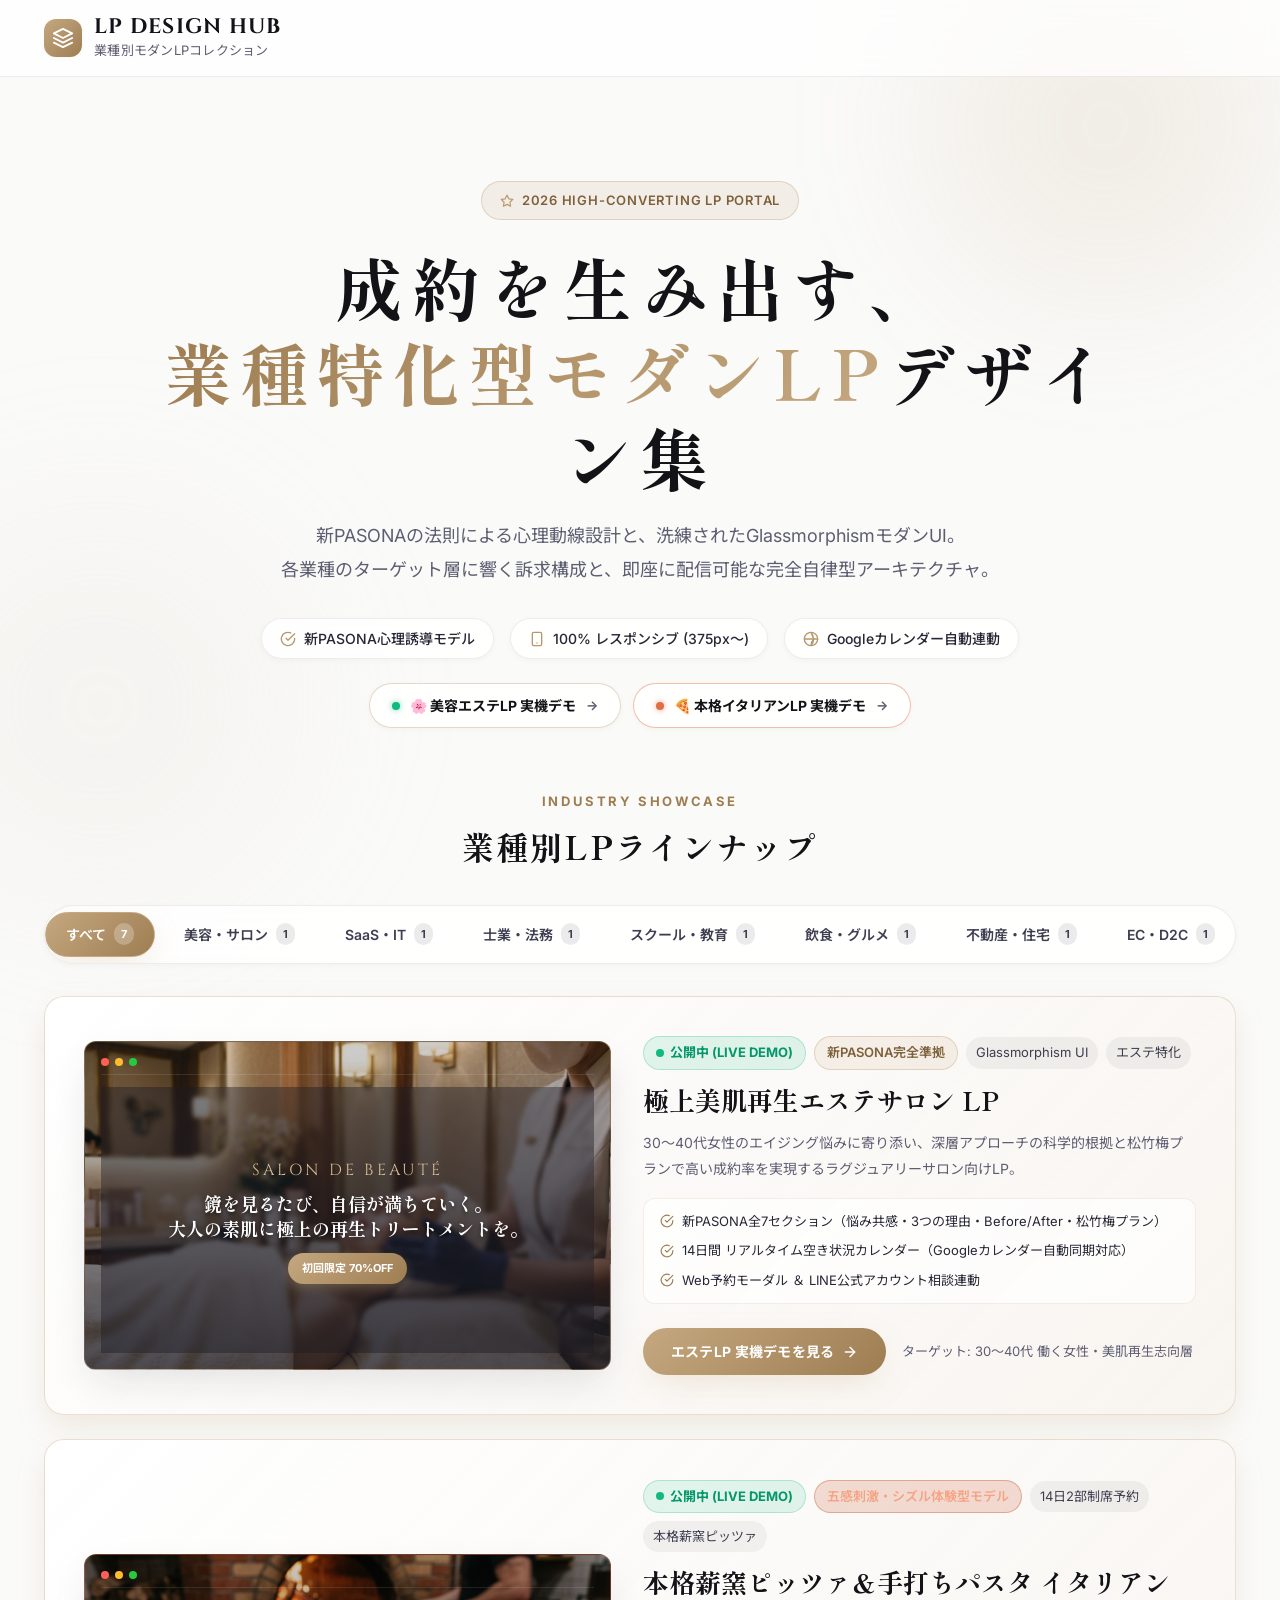
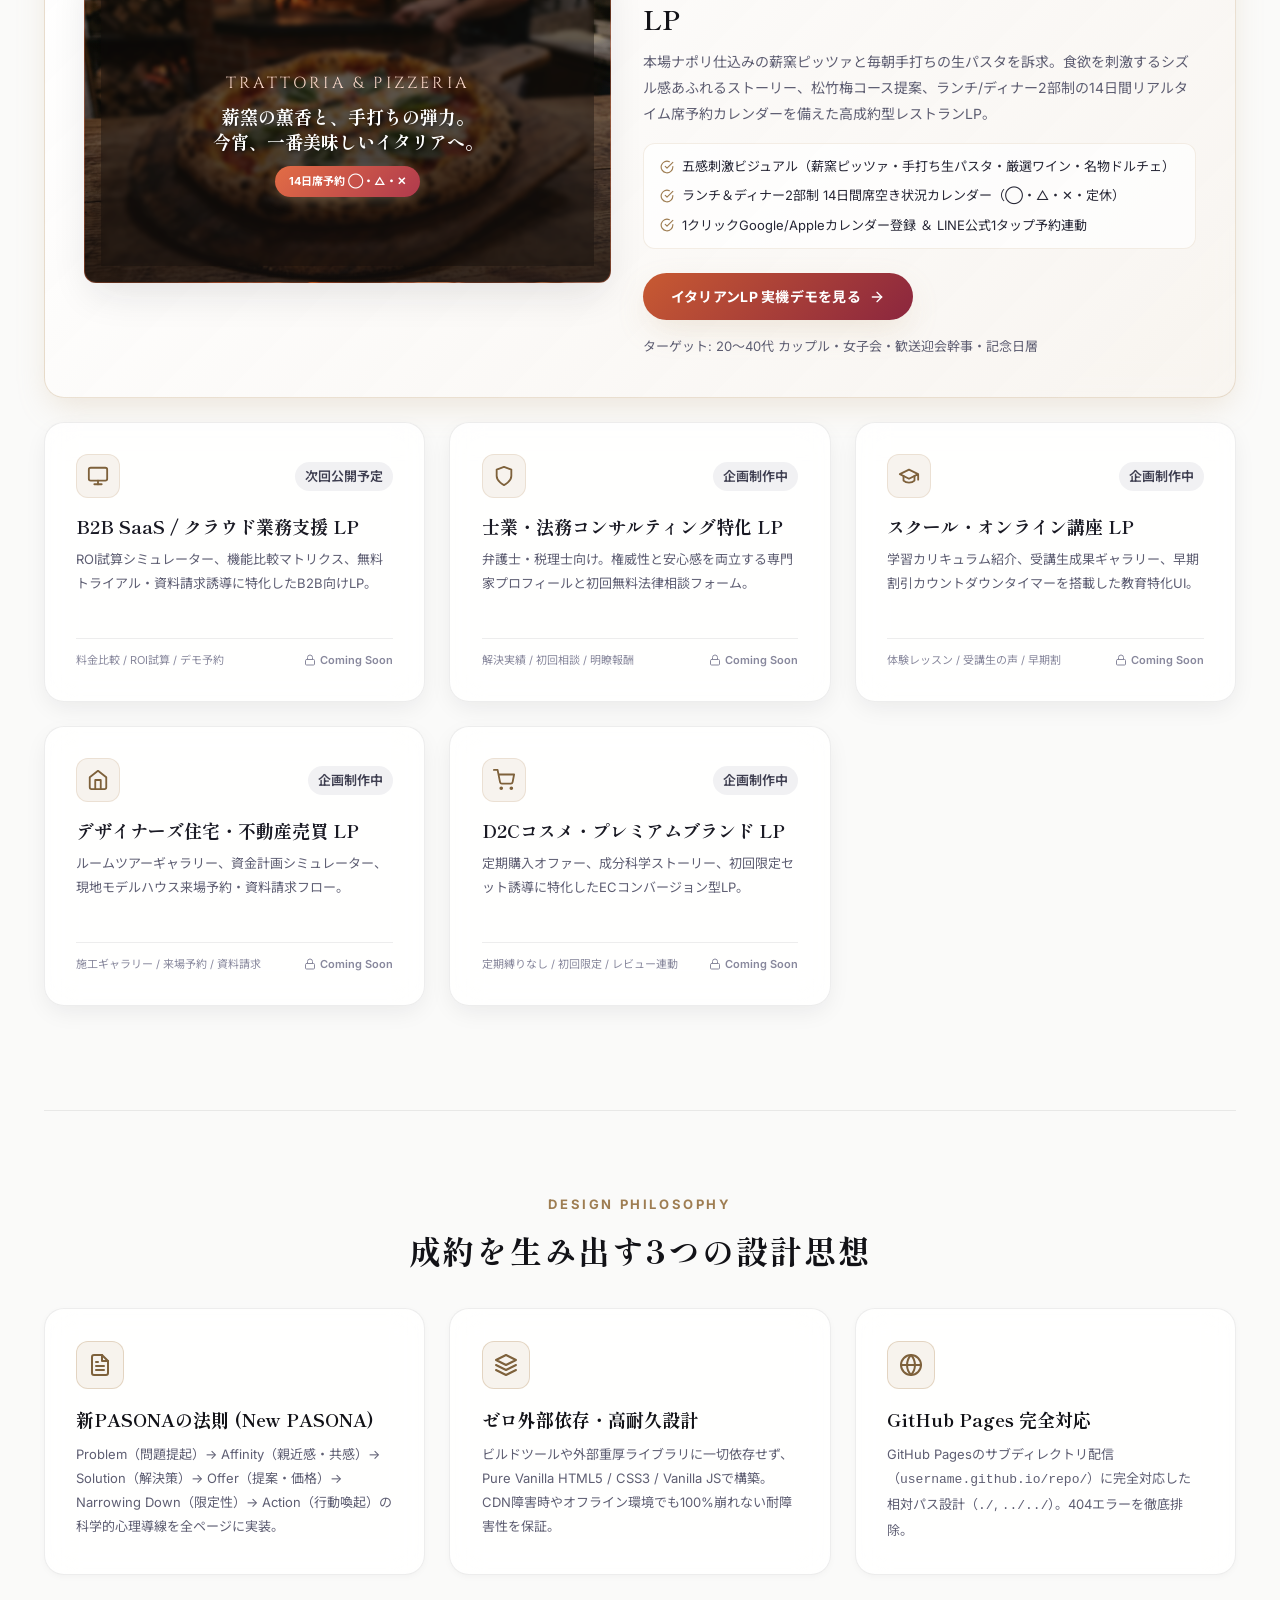
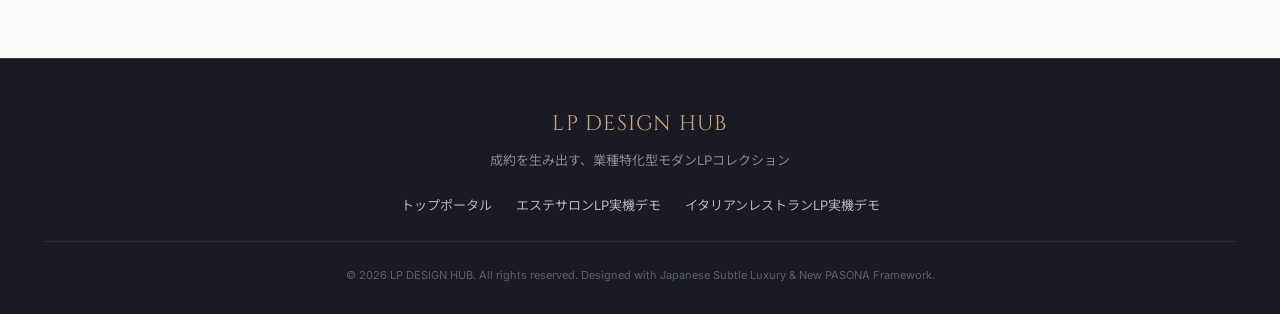
==== commit 89696903: "fix(portal): remove GitHub Pages Ready text and enhance contrast/styling of hero quick demo link but" ====
--- a/index.html
+++ b/index.html
@@ -43,10 +43,6 @@
           <span class="brand-subtitle">業種別モダンLPコレクション</span>
         </div>
       </a>
-      <div class="header-status-badge" role="status">
-        <span class="status-dot" aria-hidden="true"></span>
-        <span>GitHub Pages Ready (相対パス完全準拠)</span>
-      </div>
     </div>
   </header>
 
@@ -68,7 +64,7 @@
         </h1>
         <p class="hero-description">
           新PASONAの法則による心理動線設計と、洗練されたGlassmorphismモダンUI。<br>
-          各業種のターゲット層に響く訴求構成と、GitHub Pagesで即座に配信可能な完全自律型アーキテクチャ。
+          各業種のターゲット層に響く訴求構成と、即座に配信可能な完全自律型アーキテクチャ。
         </p>
         <div class="hero-metrics-bar">
           <div class="metric-item">
@@ -89,19 +85,23 @@
             <svg xmlns="http://www.w3.org/2000/svg" viewBox="0 0 24 24" fill="none" stroke="currentColor" stroke-width="2" stroke-linecap="round" stroke-linejoin="round" aria-hidden="true">
               <circle cx="12" cy="12" r="10"></circle>
               <line x1="2" y1="12" x2="22" y2="12"></line>
-              <path d="M12 2a15.3 15.3 0 0 1 4 10 15.3 15.3 0 0 1-4 10 15.3 15.3 0 0 1-4-10 15.3 15.3 0 0 1 4-10z"></path>
+              <path d="M12 2a15.3 15.3 0 0 1 4 10 15.3 15.3 0 0 1-4 10 15.3 15.3 0 0 1 4-10z"></path>
             </svg>
-        <!-- Live Demos Quick Action -->
-        <div class="hero-quick-demos" style="margin-top: 1.5rem; display: flex; gap: 0.75rem; justify-content: center; flex-wrap: wrap;">
-          <a href="./samples/aesthetic/index.html" class="quick-demo-pill" style="display: inline-flex; align-items: center; gap: 0.5rem; padding: 0.6rem 1.2rem; background: rgba(255,255,255,0.08); border: 1px solid rgba(255,215,0,0.3); border-radius: 9999px; color: #FFF; text-decoration: none; font-size: 0.9rem; font-weight: 600; transition: all 0.2s;" onmouseover="this.style.background='rgba(255,215,0,0.15)'" onmouseout="this.style.background='rgba(255,255,255,0.08)'">
-            <span style="display:inline-block; width:8px; height:8px; border-radius:50%; background:#10B981;"></span>
+            <span>Googleカレンダー自動連動</span>
+          </div>
+        </div>
+
+        <!-- Live Demos Quick Action (High-Contrast Buttons) -->
+        <div class="hero-quick-demos">
+          <a href="./samples/aesthetic/index.html" class="quick-demo-pill pill-aesthetic" id="hero-quick-aesthetic">
+            <span class="pill-dot aesthetic"></span>
             <span>🌸 美容エステLP 実機デモ</span>
-            <span style="opacity:0.6;">→</span>
+            <span class="pill-arrow">→</span>
           </a>
-          <a href="./samples/italian/index.html" class="quick-demo-pill" style="display: inline-flex; align-items: center; gap: 0.5rem; padding: 0.6rem 1.2rem; background: rgba(200,90,50,0.15); border: 1px solid rgba(200,90,50,0.4); border-radius: 9999px; color: #FFF; text-decoration: none; font-size: 0.9rem; font-weight: 600; transition: all 0.2s;" onmouseover="this.style.background='rgba(200,90,50,0.3)'" onmouseout="this.style.background='rgba(200,90,50,0.15)'">
-            <span style="display:inline-block; width:8px; height:8px; border-radius:50%; background:#F59E0B;"></span>
+          <a href="./samples/italian/index.html" class="quick-demo-pill pill-italian" id="hero-quick-italian">
+            <span class="pill-dot italian"></span>
             <span>🍕 本格イタリアンLP 実機デモ</span>
-            <span style="opacity:0.6;">→</span>
+            <span class="pill-arrow">→</span>
           </a>
         </div>
       </section>
--- a/css/portal.css
+++ b/css/portal.css
@@ -246,6 +246,87 @@
   color: var(--primitive-gold-500);
 }
 
+/* Quick Demo Links (High Contrast, Distinctive Badges) */
+.hero-quick-demos {
+  display: flex;
+  align-items: center;
+  justify-content: center;
+  flex-wrap: wrap;
+  gap: var(--space-3);
+  margin-top: var(--space-6);
+}
+
+.quick-demo-pill {
+  display: inline-flex;
+  align-items: center;
+  gap: 10px;
+  padding: 10px 22px;
+  border-radius: var(--radius-full);
+  background: var(--color-bg-glass-card);
+  backdrop-filter: var(--glass-blur-md);
+  -webkit-backdrop-filter: var(--glass-blur-md);
+  border: 1px solid var(--color-border-subtle);
+  color: var(--primitive-slate-900);
+  font-size: var(--text-sm);
+  font-weight: 700;
+  text-decoration: none;
+  box-shadow: var(--shadow-sm);
+  transition: transform var(--transition-fast), box-shadow var(--transition-fast), border-color var(--transition-fast), background var(--transition-fast);
+}
+
+.quick-demo-pill:hover {
+  transform: translateY(-2px);
+  color: var(--primitive-slate-950);
+  background: #FFFFFF;
+  box-shadow: var(--shadow-md);
+}
+
+.quick-demo-pill.pill-aesthetic {
+  border-color: rgba(197, 168, 128, 0.45);
+}
+
+.quick-demo-pill.pill-aesthetic:hover {
+  border-color: var(--primitive-gold-500);
+  box-shadow: 0 8px 24px rgba(197, 168, 128, 0.3);
+}
+
+.quick-demo-pill.pill-italian {
+  border-color: rgba(226, 109, 69, 0.45);
+}
+
+.quick-demo-pill.pill-italian:hover {
+  border-color: #E26D45;
+  box-shadow: 0 8px 24px rgba(226, 109, 69, 0.28);
+}
+
+.pill-dot {
+  width: 8px;
+  height: 8px;
+  border-radius: 50%;
+  flex-shrink: 0;
+}
+
+.pill-dot.aesthetic {
+  background: #10B981;
+  box-shadow: 0 0 6px rgba(16, 185, 129, 0.6);
+}
+
+.pill-dot.italian {
+  background: #E26D45;
+  box-shadow: 0 0 6px rgba(226, 109, 69, 0.6);
+}
+
+.pill-arrow {
+  color: var(--color-text-muted);
+  font-size: var(--text-xs);
+  transition: transform var(--transition-fast), color var(--transition-fast);
+}
+
+.quick-demo-pill:hover .pill-arrow {
+  transform: translateX(3px);
+  color: var(--primitive-slate-900);
+}
+
 /* ==========================================================
    4. Genre Filter Navigation
    ========================================================== */
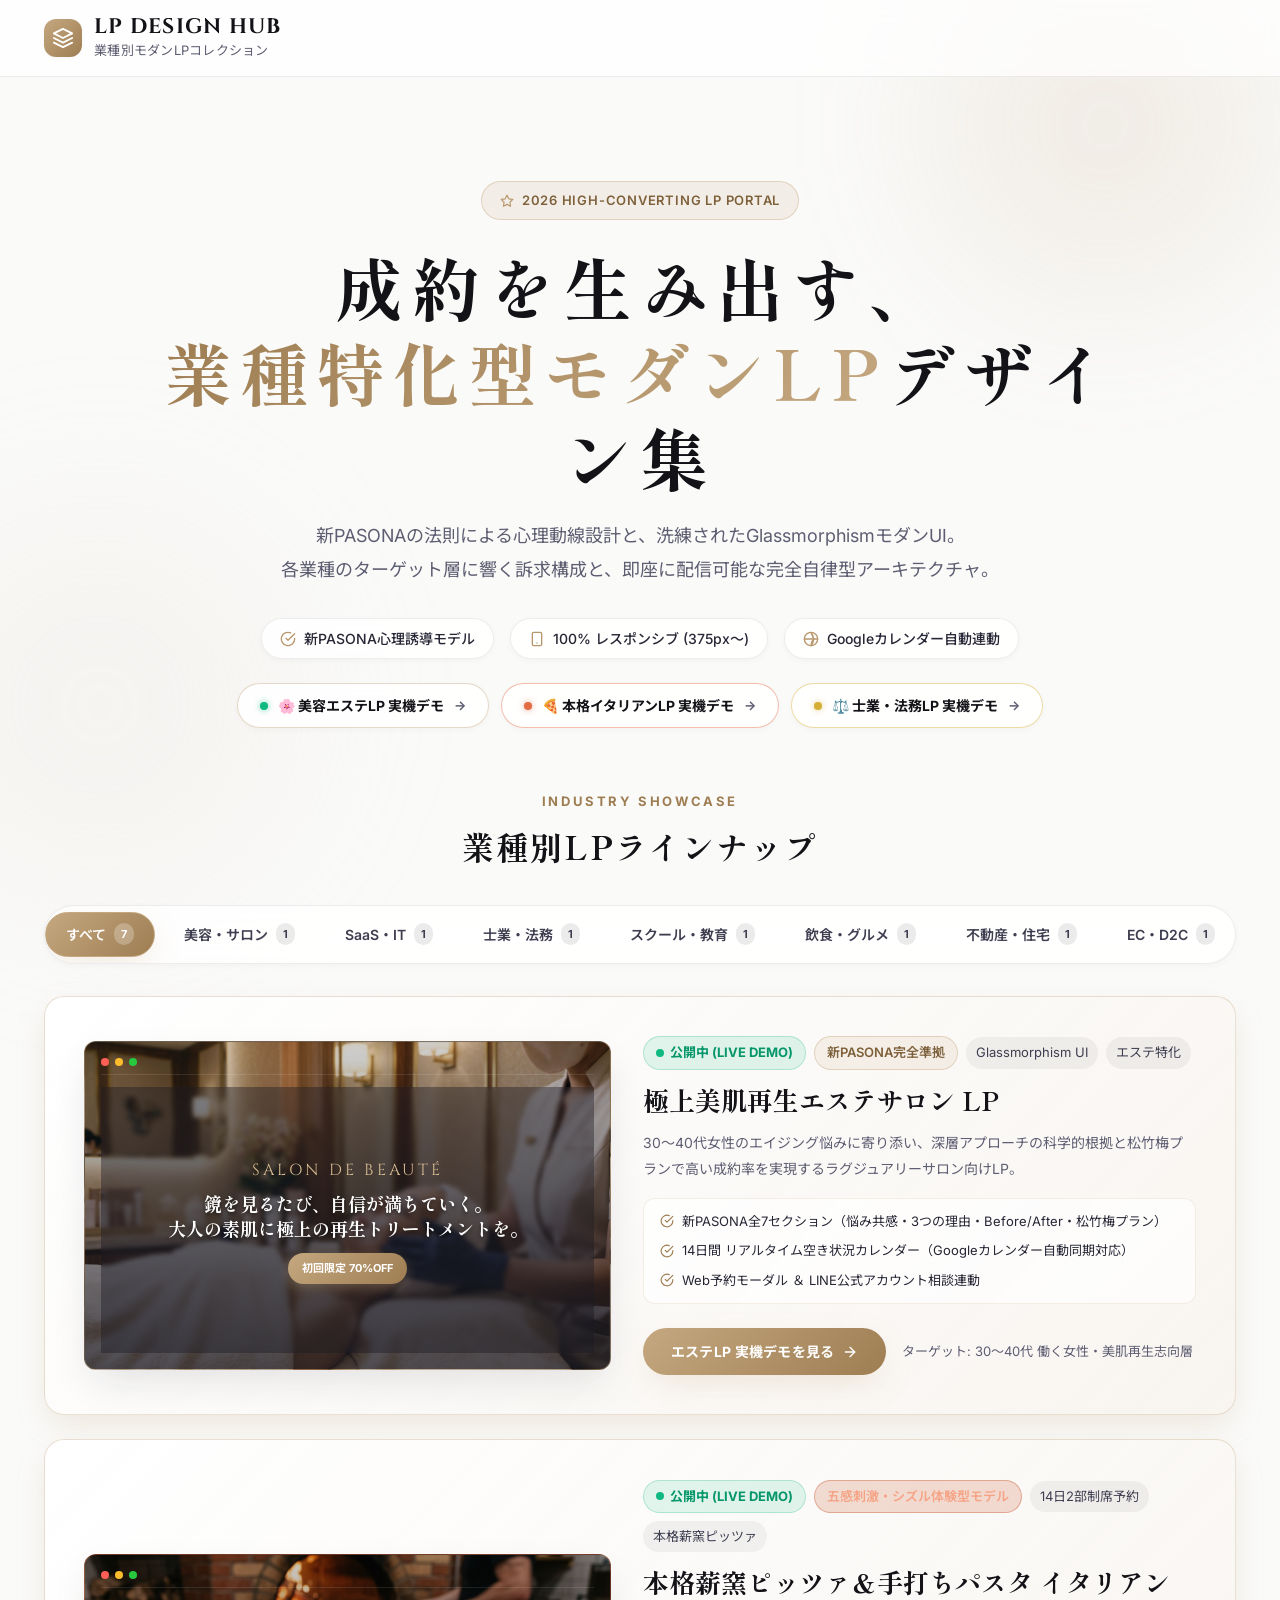
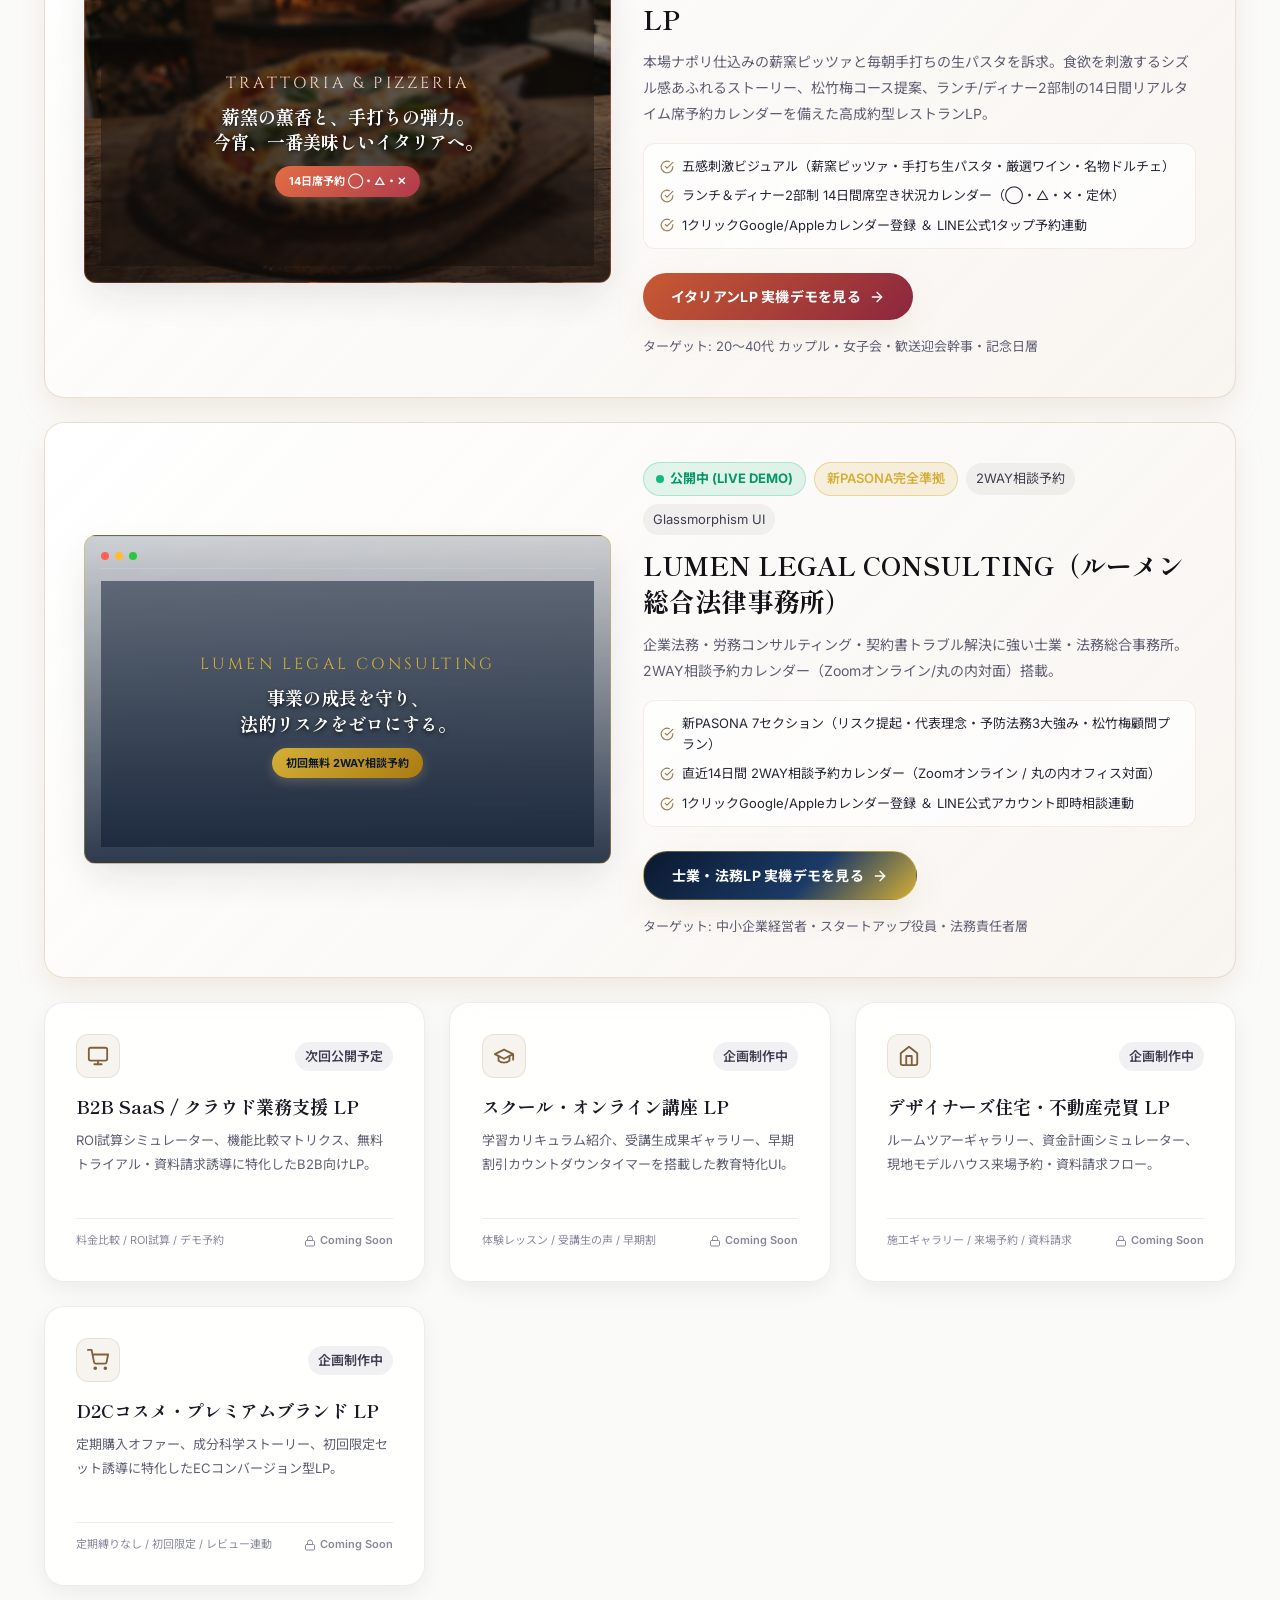
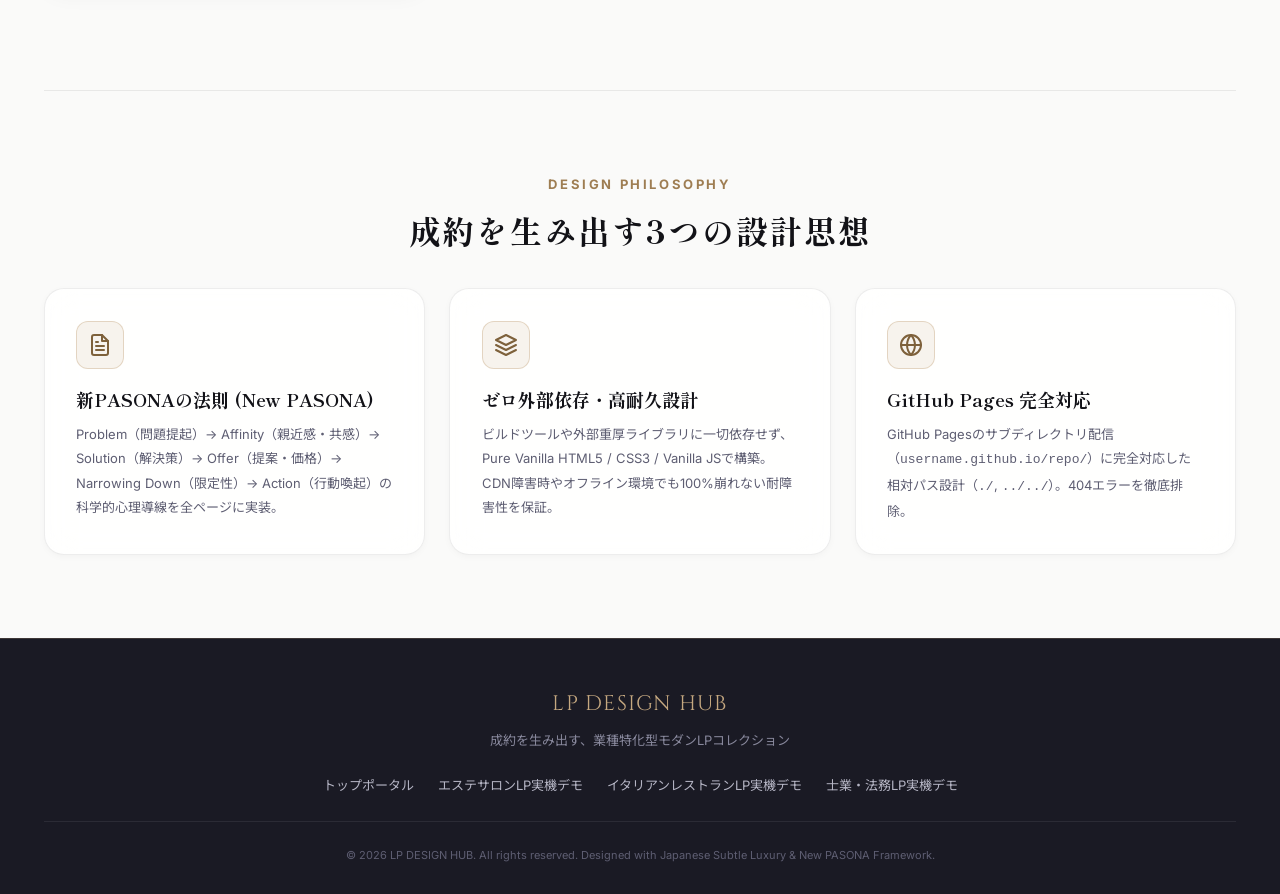
==== commit 7907fa2c: "feat(legal): add legal consulting specialized LP with 2-way Zoom/office calendar, Matsutake plans, a" ====
--- a/index.html
+++ b/index.html
@@ -103,6 +103,11 @@
             <span>🍕 本格イタリアンLP 実機デモ</span>
             <span class="pill-arrow">→</span>
           </a>
+          <a href="./samples/legal/index.html" class="quick-demo-pill pill-legal" id="hero-quick-legal">
+            <span class="pill-dot legal"></span>
+            <span>⚖️ 士業・法務LP 実機デモ</span>
+            <span class="pill-arrow">→</span>
+          </a>
         </div>
       </section>
 
@@ -290,6 +295,74 @@
             </div>
           </article>
 
+          <!-- ★ FEATURED CARD 3 (Legal Consulting LP) -->
+          <article class="lp-card featured" data-category="pro" id="card-legal">
+            <div class="featured-preview-col">
+              <div class="featured-visual-mock" style="background: linear-gradient(180deg, rgba(10,25,47,0.2) 0%, rgba(10,25,47,0.85) 100%), url(./samples/legal/assets/images/hero_consultation.jpg); background-size: cover; background-position: center; border-color: rgba(212, 175, 55, 0.4);" aria-hidden="true">
+                <div class="mock-window-header">
+                  <span class="mock-dot red"></span>
+                  <span class="mock-dot yellow"></span>
+                  <span class="mock-dot green"></span>
+                </div>
+                <div class="mock-content" style="background: rgba(10, 25, 47, 0.5); backdrop-filter: blur(2px);">
+                  <span class="mock-salon-logo" style="color: #D4AF37;">LUMEN LEGAL CONSULTING</span>
+                  <p class="mock-headline" style="color: #FFFFFF; text-shadow: 0 2px 4px rgba(0,0,0,0.8);">事業の成長を守り、<br>法的リスクをゼロにする。</p>
+                  <span class="mock-cta-preview" style="background: linear-gradient(135deg, #D4AF37, #AA7C11); color: #0A192F;">初回無料 2WAY相談予約</span>
+                </div>
+              </div>
+            </div>
+            <div class="featured-info-col">
+              <div>
+                <div class="featured-badges-group">
+                  <span class="badge-live">
+                    <span class="status-dot" aria-hidden="true"></span>
+                    <span>公開中 (LIVE DEMO)</span>
+                  </span>
+                  <span class="badge-pasona" style="background: rgba(212,175,55,0.15); color: #D4AF37; border-color: rgba(212,175,55,0.4);">新PASONA完全準拠</span>
+                  <span class="badge-tag">2WAY相談予約</span>
+                  <span class="badge-tag">Glassmorphism UI</span>
+                </div>
+                <h3 class="featured-title">LUMEN LEGAL CONSULTING（ルーメン総合法律事務所）</h3>
+                <p class="featured-desc">
+                  企業法務・労務コンサルティング・契約書トラブル解決に強い士業・法務総合事務所。2WAY相談予約カレンダー（Zoomオンライン/丸の内対面）搭載。
+                </p>
+                <div class="featured-highlights-list">
+                  <div class="highlight-item">
+                    <svg xmlns="http://www.w3.org/2000/svg" viewBox="0 0 24 24" fill="none" stroke="currentColor" stroke-width="2" stroke-linecap="round" stroke-linejoin="round" aria-hidden="true">
+                      <path d="M22 11.08V12a10 10 0 1 1-5.93-9.14"></path>
+                      <polyline points="22 4 12 14.01 9 11.01"></polyline>
+                    </svg>
+                    <span>新PASONA 7セクション（リスク提起・代表理念・予防法務3大強み・松竹梅顧問プラン）</span>
+                  </div>
+                  <div class="highlight-item">
+                    <svg xmlns="http://www.w3.org/2000/svg" viewBox="0 0 24 24" fill="none" stroke="currentColor" stroke-width="2" stroke-linecap="round" stroke-linejoin="round" aria-hidden="true">
+                      <path d="M22 11.08V12a10 10 0 1 1-5.93-9.14"></path>
+                      <polyline points="22 4 12 14.01 9 11.01"></polyline>
+                    </svg>
+                    <span>直近14日間 2WAY相談予約カレンダー（Zoomオンライン / 丸の内オフィス対面）</span>
+                  </div>
+                  <div class="highlight-item">
+                    <svg xmlns="http://www.w3.org/2000/svg" viewBox="0 0 24 24" fill="none" stroke="currentColor" stroke-width="2" stroke-linecap="round" stroke-linejoin="round" aria-hidden="true">
+                      <path d="M22 11.08V12a10 10 0 1 1-5.93-9.14"></path>
+                      <polyline points="22 4 12 14.01 9 11.01"></polyline>
+                    </svg>
+                    <span>1クリックGoogle/Appleカレンダー登録 ＆ LINE公式アカウント即時相談連動</span>
+                  </div>
+                </div>
+              </div>
+              <div class="featured-actions">
+                <a href="./samples/legal/index.html" class="btn-primary-demo" id="link-legal-demo" style="background: linear-gradient(135deg, #0A192F 0%, #1B3A66 60%, #D4AF37 100%); border: 1px solid rgba(212, 175, 55, 0.4);">
+                  <span>士業・法務LP 実機デモを見る</span>
+                  <svg xmlns="http://www.w3.org/2000/svg" viewBox="0 0 24 24" fill="none" stroke="currentColor" stroke-width="2" stroke-linecap="round" stroke-linejoin="round" aria-hidden="true">
+                    <line x1="5" y1="12" x2="19" y2="12"></line>
+                    <polyline points="12 5 19 12 12 19"></polyline>
+                  </svg>
+                </a>
+                <span class="target-audience-text">ターゲット: 中小企業経営者・スタートアップ役員・法務責任者層</span>
+              </div>
+            </div>
+          </article>
+
           <!-- 1. SaaS / IT Teaser Card -->
           <article class="lp-card teaser" data-category="saas">
             <div>
@@ -310,34 +383,6 @@
             </div>
             <div class="teaser-footer">
               <span class="planned-tag">料金比較 / ROI試算 / デモ予約</span>
-              <span class="teaser-status-lock">
-                <svg xmlns="http://www.w3.org/2000/svg" viewBox="0 0 24 24" fill="none" stroke="currentColor" stroke-width="2" stroke-linecap="round" stroke-linejoin="round" aria-hidden="true">
-                  <rect x="3" y="11" width="18" height="11" rx="2" ry="2"></rect>
-                  <path d="M7 11V7a5 5 0 0 1 10 0v4"></path>
-                </svg>
-                <span>Coming Soon</span>
-              </span>
-            </div>
-          </article>
-
-          <!-- 2. Legal / Professional Teaser Card -->
-          <article class="lp-card teaser" data-category="pro">
-            <div>
-              <div class="teaser-card-header">
-                <div class="teaser-genre-icon" aria-hidden="true">
-                  <svg xmlns="http://www.w3.org/2000/svg" viewBox="0 0 24 24" fill="none" stroke="currentColor" stroke-width="2" stroke-linecap="round" stroke-linejoin="round">
-                    <path d="M12 22s8-4 8-10V5l-8-3-8 3v7c0 6 8 10 8 10z"></path>
-                  </svg>
-                </div>
-                <span class="badge-upcoming">企画制作中</span>
-              </div>
-              <h3 class="teaser-title">士業・法務コンサルティング特化 LP</h3>
-              <p class="teaser-desc">
-                弁護士・税理士向け。権威性と安心感を両立する専門家プロフィールと初回無料法律相談フォーム。
-              </p>
-            </div>
-            <div class="teaser-footer">
-              <span class="planned-tag">解決実績 / 初回相談 / 明瞭報酬</span>
               <span class="teaser-status-lock">
                 <svg xmlns="http://www.w3.org/2000/svg" viewBox="0 0 24 24" fill="none" stroke="currentColor" stroke-width="2" stroke-linecap="round" stroke-linejoin="round" aria-hidden="true">
                   <rect x="3" y="11" width="18" height="11" rx="2" ry="2"></rect>
@@ -522,6 +567,7 @@
         <a href="./index.html" class="footer-link">トップポータル</a>
         <a href="./samples/aesthetic/index.html" class="footer-link">エステサロンLP実機デモ</a>
         <a href="./samples/italian/index.html" class="footer-link">イタリアンレストランLP実機デモ</a>
+        <a href="./samples/legal/index.html" class="footer-link">士業・法務LP実機デモ</a>
       </nav>
       <p class="footer-copy">&copy; 2026 LP DESIGN HUB. All rights reserved. Designed with Japanese Subtle Luxury &amp; New PASONA Framework.</p>
     </div>
--- a/css/portal.css
+++ b/css/portal.css
@@ -299,6 +299,15 @@
   box-shadow: 0 8px 24px rgba(226, 109, 69, 0.28);
 }
 
+.quick-demo-pill.pill-legal {
+  border-color: rgba(212, 175, 55, 0.45);
+}
+
+.quick-demo-pill.pill-legal:hover {
+  border-color: var(--primitive-gold-500);
+  box-shadow: 0 8px 24px rgba(212, 175, 55, 0.3);
+}
+
 .pill-dot {
   width: 8px;
   height: 8px;
@@ -314,6 +323,11 @@
 .pill-dot.italian {
   background: #E26D45;
   box-shadow: 0 0 6px rgba(226, 109, 69, 0.6);
+}
+
+.pill-dot.legal {
+  background: #D4AF37;
+  box-shadow: 0 0 6px rgba(212, 175, 55, 0.6);
 }
 
 .pill-arrow {
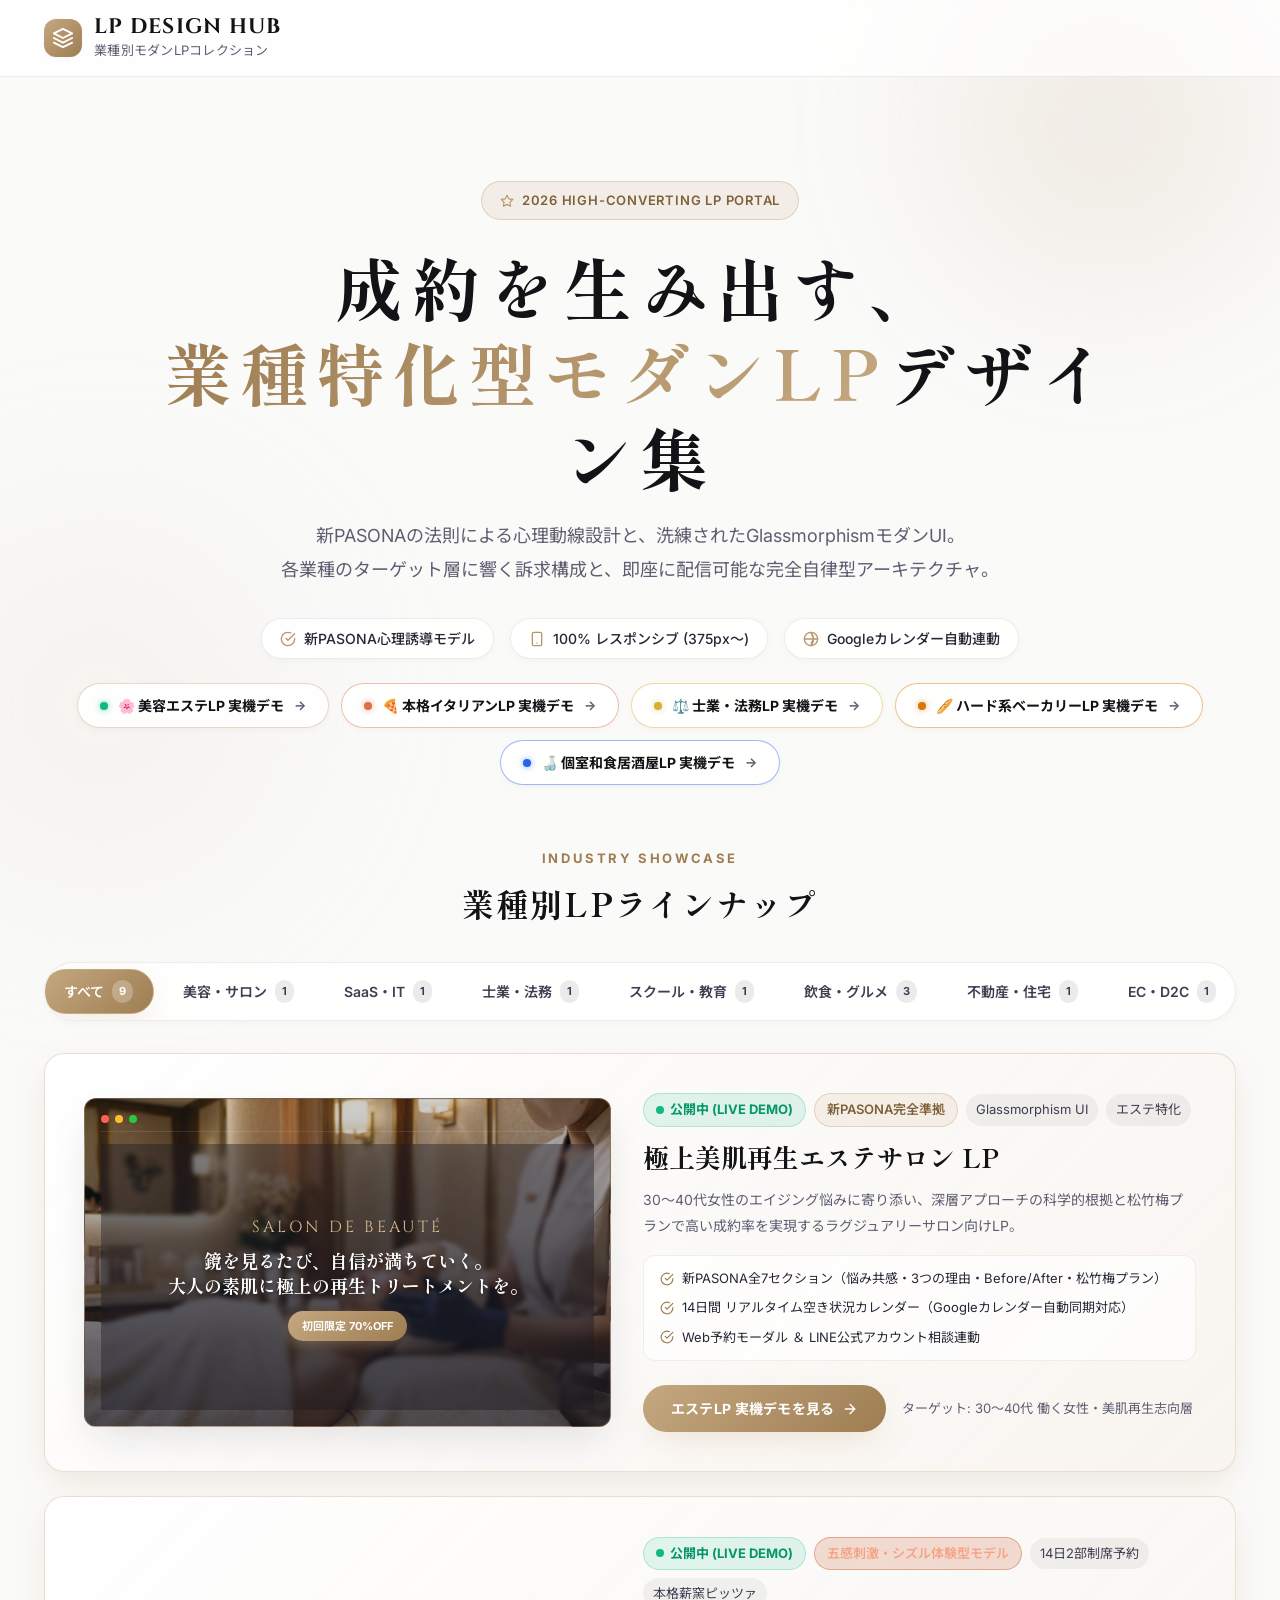
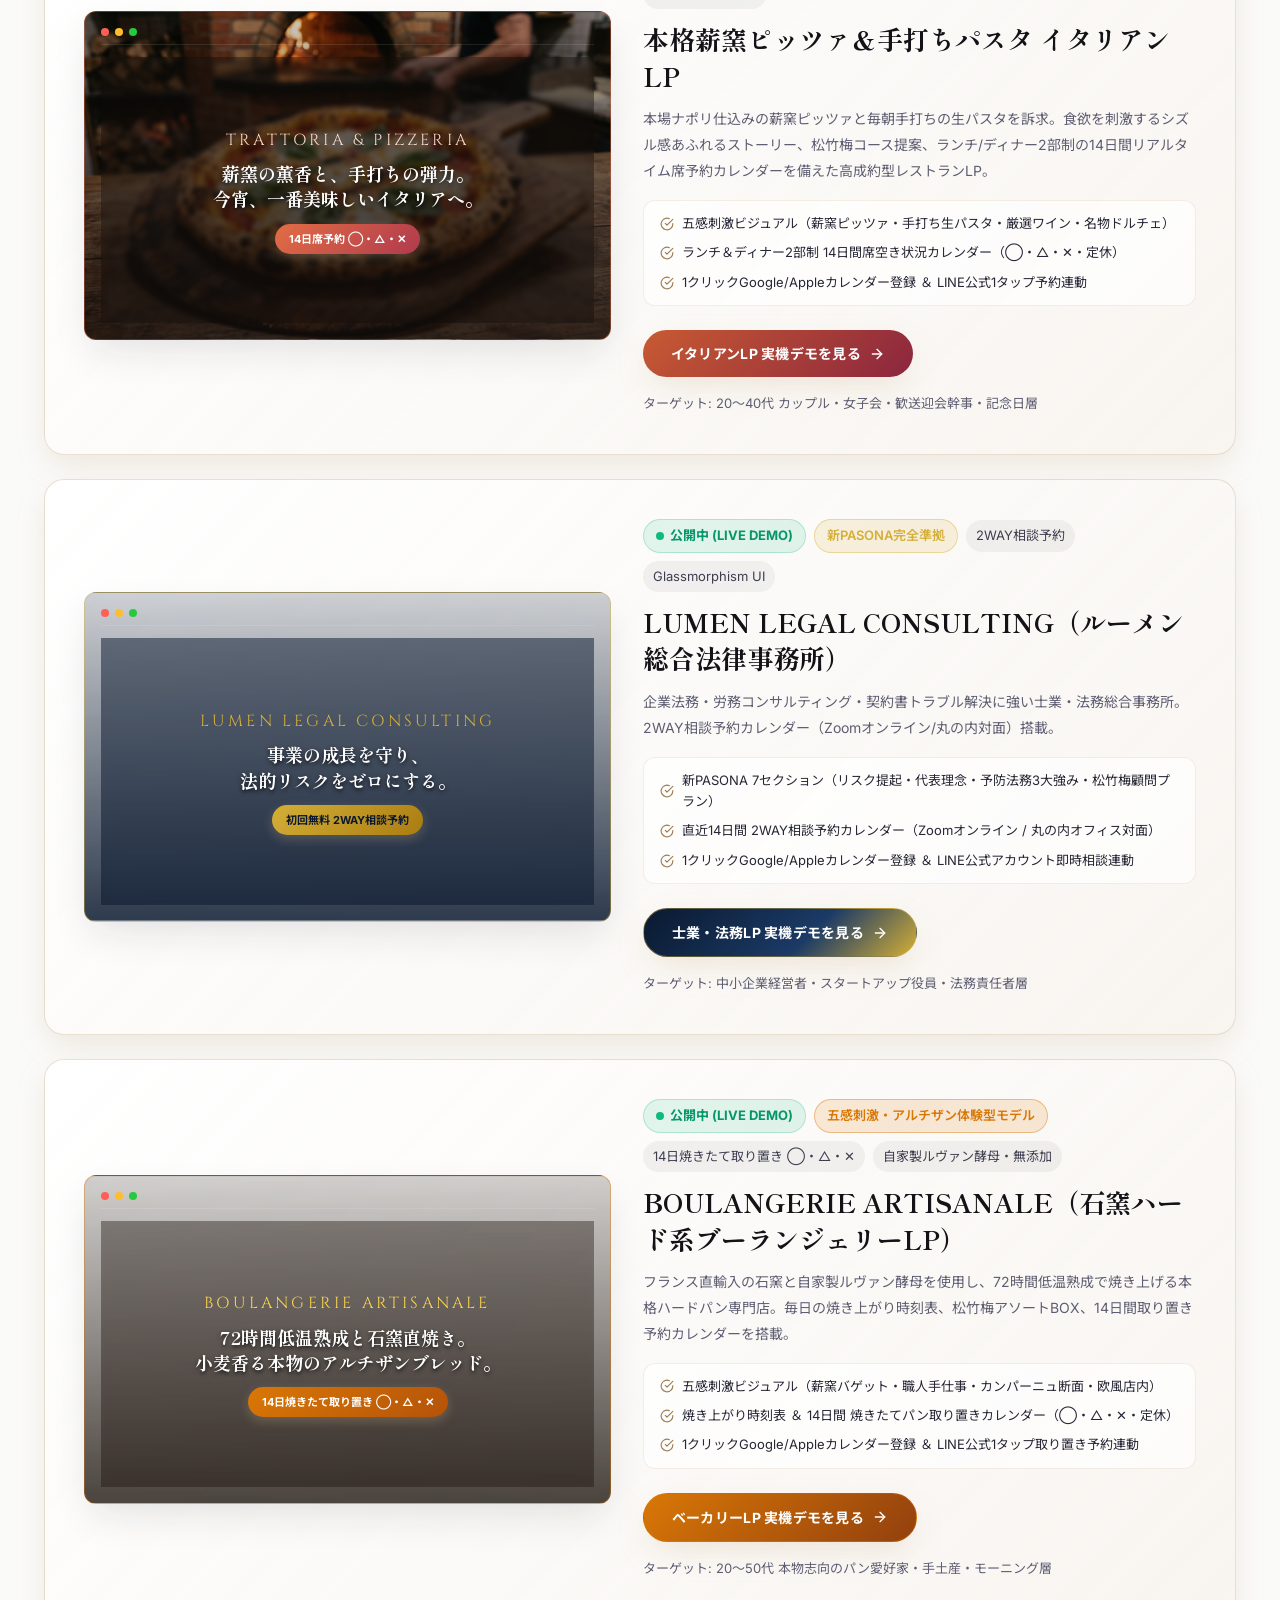
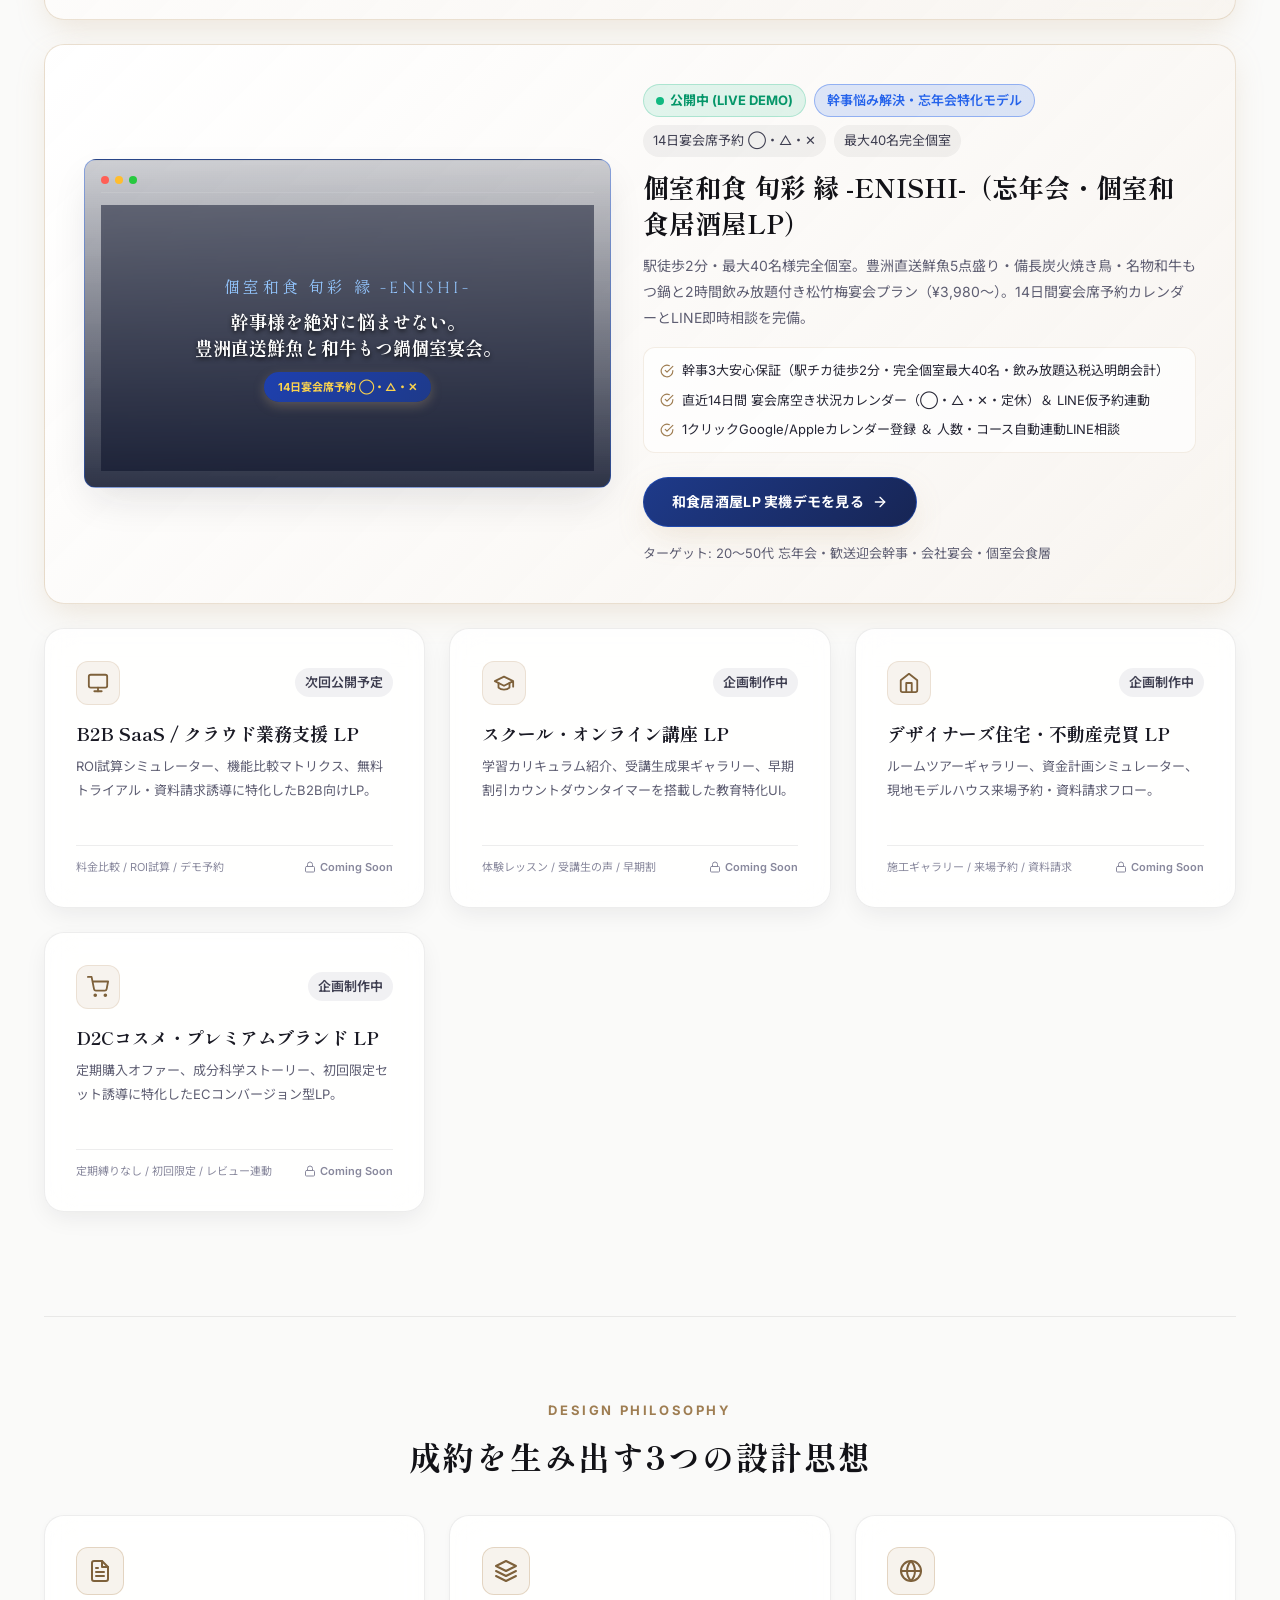
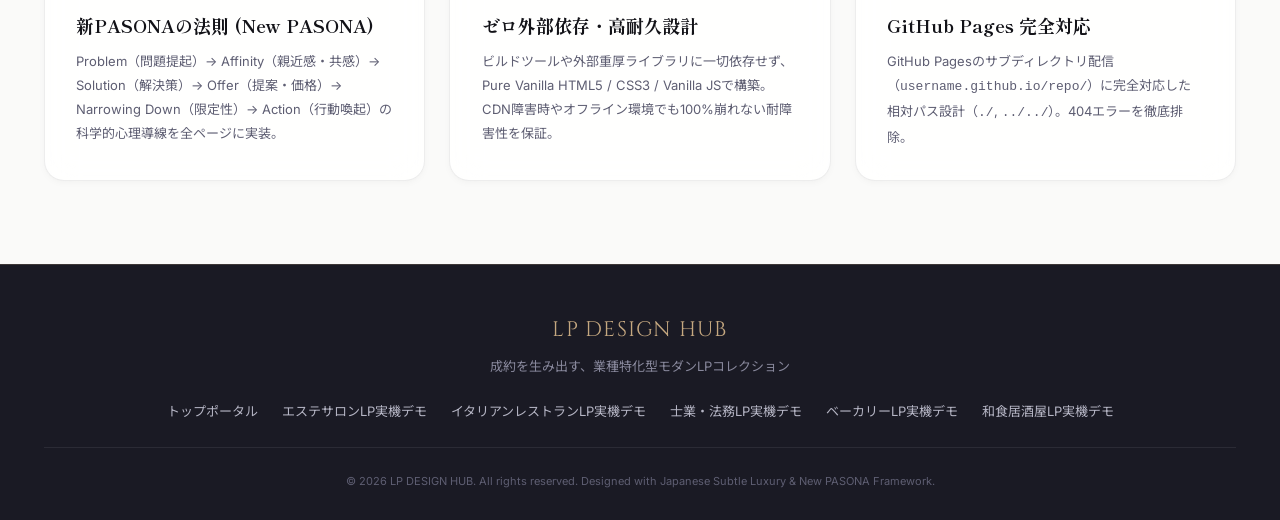
==== commit e4d18616: "feat(portal): add bakery and washoku specialized LPs to 5-flagship showcase with 179 automated tests" ====
--- a/index.html
+++ b/index.html
@@ -108,6 +108,16 @@
             <span>⚖️ 士業・法務LP 実機デモ</span>
             <span class="pill-arrow">→</span>
           </a>
+          <a href="./samples/bakery/index.html" class="quick-demo-pill pill-bakery" id="hero-quick-bakery">
+            <span class="pill-dot bakery"></span>
+            <span>🥖 ハード系ベーカリーLP 実機デモ</span>
+            <span class="pill-arrow">→</span>
+          </a>
+          <a href="./samples/washoku/index.html" class="quick-demo-pill pill-washoku" id="hero-quick-washoku">
+            <span class="pill-dot washoku"></span>
+            <span>🍶 個室和食居酒屋LP 実機デモ</span>
+            <span class="pill-arrow">→</span>
+          </a>
         </div>
       </section>
 
@@ -123,7 +133,7 @@
           <div class="filter-tabs-container" role="tablist" aria-label="業種別LPフィルター">
             <button type="button" class="filter-tab-btn is-active" data-filter-tab="all" role="tab" aria-selected="true" aria-controls="showcase-grid" id="tab-all">
               <span>すべて</span>
-              <span class="tab-count-badge">7</span>
+              <span class="tab-count-badge">9</span>
             </button>
             <button type="button" class="filter-tab-btn" data-filter-tab="beauty" role="tab" aria-selected="false" aria-controls="showcase-grid" id="tab-beauty" tabindex="-1">
               <span>美容・サロン</span>
@@ -143,7 +153,7 @@
             </button>
             <button type="button" class="filter-tab-btn" data-filter-tab="dining" role="tab" aria-selected="false" aria-controls="showcase-grid" id="tab-dining" tabindex="-1">
               <span>飲食・グルメ</span>
-              <span class="tab-count-badge">1</span>
+              <span class="tab-count-badge">3</span>
             </button>
             <button type="button" class="filter-tab-btn" data-filter-tab="realestate" role="tab" aria-selected="false" aria-controls="showcase-grid" id="tab-realestate" tabindex="-1">
               <span>不動産・住宅</span>
@@ -359,6 +369,142 @@
                   </svg>
                 </a>
                 <span class="target-audience-text">ターゲット: 中小企業経営者・スタートアップ役員・法務責任者層</span>
+              </div>
+            </div>
+          </article>
+
+          <!-- ★ FEATURED CARD 4 (Artisan Bakery LP) -->
+          <article class="lp-card featured" data-category="dining" id="card-bakery">
+            <div class="featured-preview-col">
+              <div class="featured-visual-mock" style="background: linear-gradient(180deg, rgba(30,22,16,0.2) 0%, rgba(30,22,16,0.8) 100%), url(./samples/bakery/assets/images/hero_baguette.jpg); background-size: cover; background-position: center; border-color: rgba(217, 119, 6, 0.4);" aria-hidden="true">
+                <div class="mock-window-header">
+                  <span class="mock-dot red"></span>
+                  <span class="mock-dot yellow"></span>
+                  <span class="mock-dot green"></span>
+                </div>
+                <div class="mock-content" style="background: rgba(30, 22, 16, 0.4); backdrop-filter: blur(2px);">
+                  <span class="mock-salon-logo" style="color: #FCD34D;">BOULANGERIE ARTISANALE</span>
+                  <p class="mock-headline" style="color: #FFFFFF; text-shadow: 0 2px 4px rgba(0,0,0,0.8);">72時間低温熟成と石窯直焼き。<br>小麦香る本物のアルチザンブレッド。</p>
+                  <span class="mock-cta-preview" style="background: linear-gradient(135deg, #D97706, #B45309);">14日焼きたて取り置き ◯・△・✕</span>
+                </div>
+              </div>
+            </div>
+            <div class="featured-info-col">
+              <div>
+                <div class="featured-badges-group">
+                  <span class="badge-live">
+                    <span class="status-dot" aria-hidden="true"></span>
+                    <span>公開中 (LIVE DEMO)</span>
+                  </span>
+                  <span class="badge-pasona" style="background: rgba(217,119,6,0.15); color: #D97706; border-color: rgba(217,119,6,0.4);">五感刺激・アルチザン体験型モデル</span>
+                  <span class="badge-tag">14日焼きたて取り置き ◯・△・✕</span>
+                  <span class="badge-tag">自家製ルヴァン酵母・無添加</span>
+                </div>
+                <h3 class="featured-title">BOULANGERIE ARTISANALE（石窯ハード系ブーランジェリーLP）</h3>
+                <p class="featured-desc">
+                  フランス直輸入の石窯と自家製ルヴァン酵母を使用し、72時間低温熟成で焼き上げる本格ハードパン専門店。毎日の焼き上がり時刻表、松竹梅アソートBOX、14日間取り置き予約カレンダーを搭載。
+                </p>
+                <div class="featured-highlights-list">
+                  <div class="highlight-item">
+                    <svg xmlns="http://www.w3.org/2000/svg" viewBox="0 0 24 24" fill="none" stroke="currentColor" stroke-width="2" stroke-linecap="round" stroke-linejoin="round" aria-hidden="true">
+                      <path d="M22 11.08V12a10 10 0 1 1-5.93-9.14"></path>
+                      <polyline points="22 4 12 14.01 9 11.01"></polyline>
+                    </svg>
+                    <span>五感刺激ビジュアル（薪窯バゲット・職人手仕事・カンパーニュ断面・欧風店内）</span>
+                  </div>
+                  <div class="highlight-item">
+                    <svg xmlns="http://www.w3.org/2000/svg" viewBox="0 0 24 24" fill="none" stroke="currentColor" stroke-width="2" stroke-linecap="round" stroke-linejoin="round" aria-hidden="true">
+                      <path d="M22 11.08V12a10 10 0 1 1-5.93-9.14"></path>
+                      <polyline points="22 4 12 14.01 9 11.01"></polyline>
+                    </svg>
+                    <span>焼き上がり時刻表 ＆ 14日間 焼きたてパン取り置きカレンダー（◯・△・✕・定休）</span>
+                  </div>
+                  <div class="highlight-item">
+                    <svg xmlns="http://www.w3.org/2000/svg" viewBox="0 0 24 24" fill="none" stroke="currentColor" stroke-width="2" stroke-linecap="round" stroke-linejoin="round" aria-hidden="true">
+                      <path d="M22 11.08V12a10 10 0 1 1-5.93-9.14"></path>
+                      <polyline points="22 4 12 14.01 9 11.01"></polyline>
+                    </svg>
+                    <span>1クリックGoogle/Appleカレンダー登録 ＆ LINE公式1タップ取り置き予約連動</span>
+                  </div>
+                </div>
+              </div>
+              <div class="featured-actions">
+                <a href="./samples/bakery/index.html" class="btn-primary-demo" id="link-bakery-demo" style="background: linear-gradient(135deg, #D97706 0%, #92400E 100%); border: 1px solid rgba(217, 119, 6, 0.4);">
+                  <span>ベーカリーLP 実機デモを見る</span>
+                  <svg xmlns="http://www.w3.org/2000/svg" viewBox="0 0 24 24" fill="none" stroke="currentColor" stroke-width="2" stroke-linecap="round" stroke-linejoin="round" aria-hidden="true">
+                    <line x1="5" y1="12" x2="19" y2="12"></line>
+                    <polyline points="12 5 19 12 12 19"></polyline>
+                  </svg>
+                </a>
+                <span class="target-audience-text">ターゲット: 20〜50代 本物志向のパン愛好家・手土産・モーニング層</span>
+              </div>
+            </div>
+          </article>
+
+          <!-- ★ FEATURED CARD 5 (Washoku Izakaya LP) -->
+          <article class="lp-card featured" data-category="dining" id="card-washoku">
+            <div class="featured-preview-col">
+              <div class="featured-visual-mock" style="background: linear-gradient(180deg, rgba(10,17,40,0.2) 0%, rgba(10,17,40,0.85) 100%), url(./samples/washoku/assets/images/hero_banquet_nabe.jpg); background-size: cover; background-position: center; border-color: rgba(37, 99, 235, 0.4);" aria-hidden="true">
+                <div class="mock-window-header">
+                  <span class="mock-dot red"></span>
+                  <span class="mock-dot yellow"></span>
+                  <span class="mock-dot green"></span>
+                </div>
+                <div class="mock-content" style="background: rgba(10, 17, 40, 0.5); backdrop-filter: blur(2px);">
+                  <span class="mock-salon-logo" style="color: #93C5FD;">個室和食 旬彩 縁 -ENISHI-</span>
+                  <p class="mock-headline" style="color: #FFFFFF; text-shadow: 0 2px 4px rgba(0,0,0,0.8);">幹事様を絶対に悩ませない。<br>豊洲直送鮮魚と和牛もつ鍋個室宴会。</p>
+                  <span class="mock-cta-preview" style="background: linear-gradient(135deg, #1E40AF, #1E3A8A); color: #FCD34D;">14日宴会席予約 ◯・△・✕</span>
+                </div>
+              </div>
+            </div>
+            <div class="featured-info-col">
+              <div>
+                <div class="featured-badges-group">
+                  <span class="badge-live">
+                    <span class="status-dot" aria-hidden="true"></span>
+                    <span>公開中 (LIVE DEMO)</span>
+                  </span>
+                  <span class="badge-pasona" style="background: rgba(37,99,235,0.15); color: #2563EB; border-color: rgba(37,99,235,0.4);">幹事悩み解決・忘年会特化モデル</span>
+                  <span class="badge-tag">14日宴会席予約 ◯・△・✕</span>
+                  <span class="badge-tag">最大40名完全個室</span>
+                </div>
+                <h3 class="featured-title">個室和食 旬彩 縁 -ENISHI-（忘年会・個室和食居酒屋LP）</h3>
+                <p class="featured-desc">
+                  駅徒歩2分・最大40名様完全個室。豊洲直送鮮魚5点盛り・備長炭火焼き鳥・名物和牛もつ鍋と2時間飲み放題付き松竹梅宴会プラン（¥3,980〜）。14日間宴会席予約カレンダーとLINE即時相談を完備。
+                </p>
+                <div class="featured-highlights-list">
+                  <div class="highlight-item">
+                    <svg xmlns="http://www.w3.org/2000/svg" viewBox="0 0 24 24" fill="none" stroke="currentColor" stroke-width="2" stroke-linecap="round" stroke-linejoin="round" aria-hidden="true">
+                      <path d="M22 11.08V12a10 10 0 1 1-5.93-9.14"></path>
+                      <polyline points="22 4 12 14.01 9 11.01"></polyline>
+                    </svg>
+                    <span>幹事3大安心保証（駅チカ徒歩2分・完全個室最大40名・飲み放題込税込明朗会計）</span>
+                  </div>
+                  <div class="highlight-item">
+                    <svg xmlns="http://www.w3.org/2000/svg" viewBox="0 0 24 24" fill="none" stroke="currentColor" stroke-width="2" stroke-linecap="round" stroke-linejoin="round" aria-hidden="true">
+                      <path d="M22 11.08V12a10 10 0 1 1-5.93-9.14"></path>
+                      <polyline points="22 4 12 14.01 9 11.01"></polyline>
+                    </svg>
+                    <span>直近14日間 宴会席空き状況カレンダー（◯・△・✕・定休）＆ LINE仮予約連動</span>
+                  </div>
+                  <div class="highlight-item">
+                    <svg xmlns="http://www.w3.org/2000/svg" viewBox="0 0 24 24" fill="none" stroke="currentColor" stroke-width="2" stroke-linecap="round" stroke-linejoin="round" aria-hidden="true">
+                      <path d="M22 11.08V12a10 10 0 1 1-5.93-9.14"></path>
+                      <polyline points="22 4 12 14.01 9 11.01"></polyline>
+                    </svg>
+                    <span>1クリックGoogle/Appleカレンダー登録 ＆ 人数・コース自動連動LINE相談</span>
+                  </div>
+                </div>
+              </div>
+              <div class="featured-actions">
+                <a href="./samples/washoku/index.html" class="btn-primary-demo" id="link-washoku-demo" style="background: linear-gradient(135deg, #1E3A8A 0%, #172554 100%); border: 1px solid rgba(37, 99, 235, 0.4);">
+                  <span>和食居酒屋LP 実機デモを見る</span>
+                  <svg xmlns="http://www.w3.org/2000/svg" viewBox="0 0 24 24" fill="none" stroke="currentColor" stroke-width="2" stroke-linecap="round" stroke-linejoin="round" aria-hidden="true">
+                    <line x1="5" y1="12" x2="19" y2="12"></line>
+                    <polyline points="12 5 19 12 12 19"></polyline>
+                  </svg>
+                </a>
+                <span class="target-audience-text">ターゲット: 20〜50代 忘年会・歓送迎会幹事・会社宴会・個室会食層</span>
               </div>
             </div>
           </article>
@@ -568,6 +714,8 @@
         <a href="./samples/aesthetic/index.html" class="footer-link">エステサロンLP実機デモ</a>
         <a href="./samples/italian/index.html" class="footer-link">イタリアンレストランLP実機デモ</a>
         <a href="./samples/legal/index.html" class="footer-link">士業・法務LP実機デモ</a>
+        <a href="./samples/bakery/index.html" class="footer-link">ベーカリーLP実機デモ</a>
+        <a href="./samples/washoku/index.html" class="footer-link">和食居酒屋LP実機デモ</a>
       </nav>
       <p class="footer-copy">&copy; 2026 LP DESIGN HUB. All rights reserved. Designed with Japanese Subtle Luxury &amp; New PASONA Framework.</p>
     </div>
--- a/css/portal.css
+++ b/css/portal.css
@@ -308,6 +308,24 @@
   box-shadow: 0 8px 24px rgba(212, 175, 55, 0.3);
 }
 
+.quick-demo-pill.pill-bakery {
+  border-color: rgba(217, 119, 6, 0.45);
+}
+
+.quick-demo-pill.pill-bakery:hover {
+  border-color: #D97706;
+  box-shadow: 0 8px 24px rgba(217, 119, 6, 0.28);
+}
+
+.quick-demo-pill.pill-washoku {
+  border-color: rgba(37, 99, 235, 0.45);
+}
+
+.quick-demo-pill.pill-washoku:hover {
+  border-color: #2563EB;
+  box-shadow: 0 8px 24px rgba(37, 99, 235, 0.28);
+}
+
 .pill-dot {
   width: 8px;
   height: 8px;
@@ -328,6 +346,16 @@
 .pill-dot.legal {
   background: #D4AF37;
   box-shadow: 0 0 6px rgba(212, 175, 55, 0.6);
+}
+
+.pill-dot.bakery {
+  background: #D97706;
+  box-shadow: 0 0 6px rgba(217, 119, 6, 0.6);
+}
+
+.pill-dot.washoku {
+  background: #2563EB;
+  box-shadow: 0 0 6px rgba(37, 99, 235, 0.6);
 }
 
 .pill-arrow {
